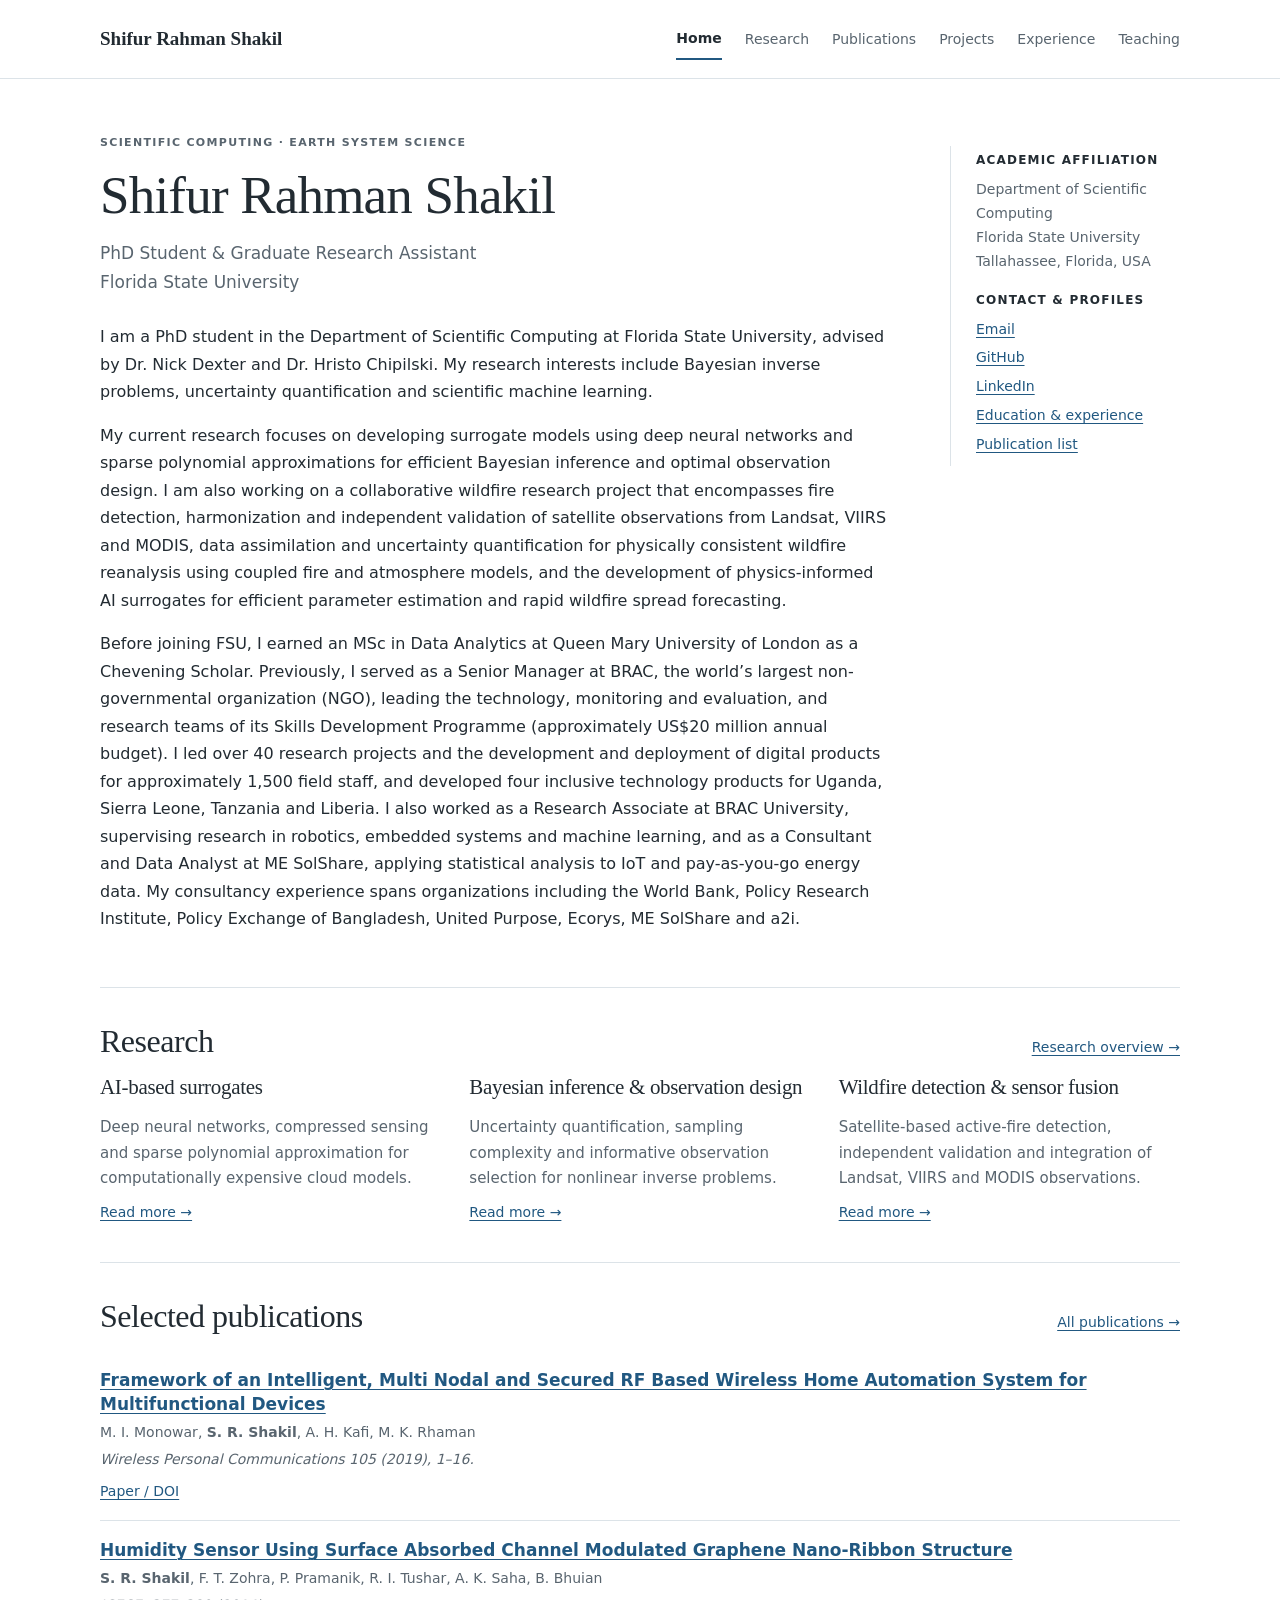
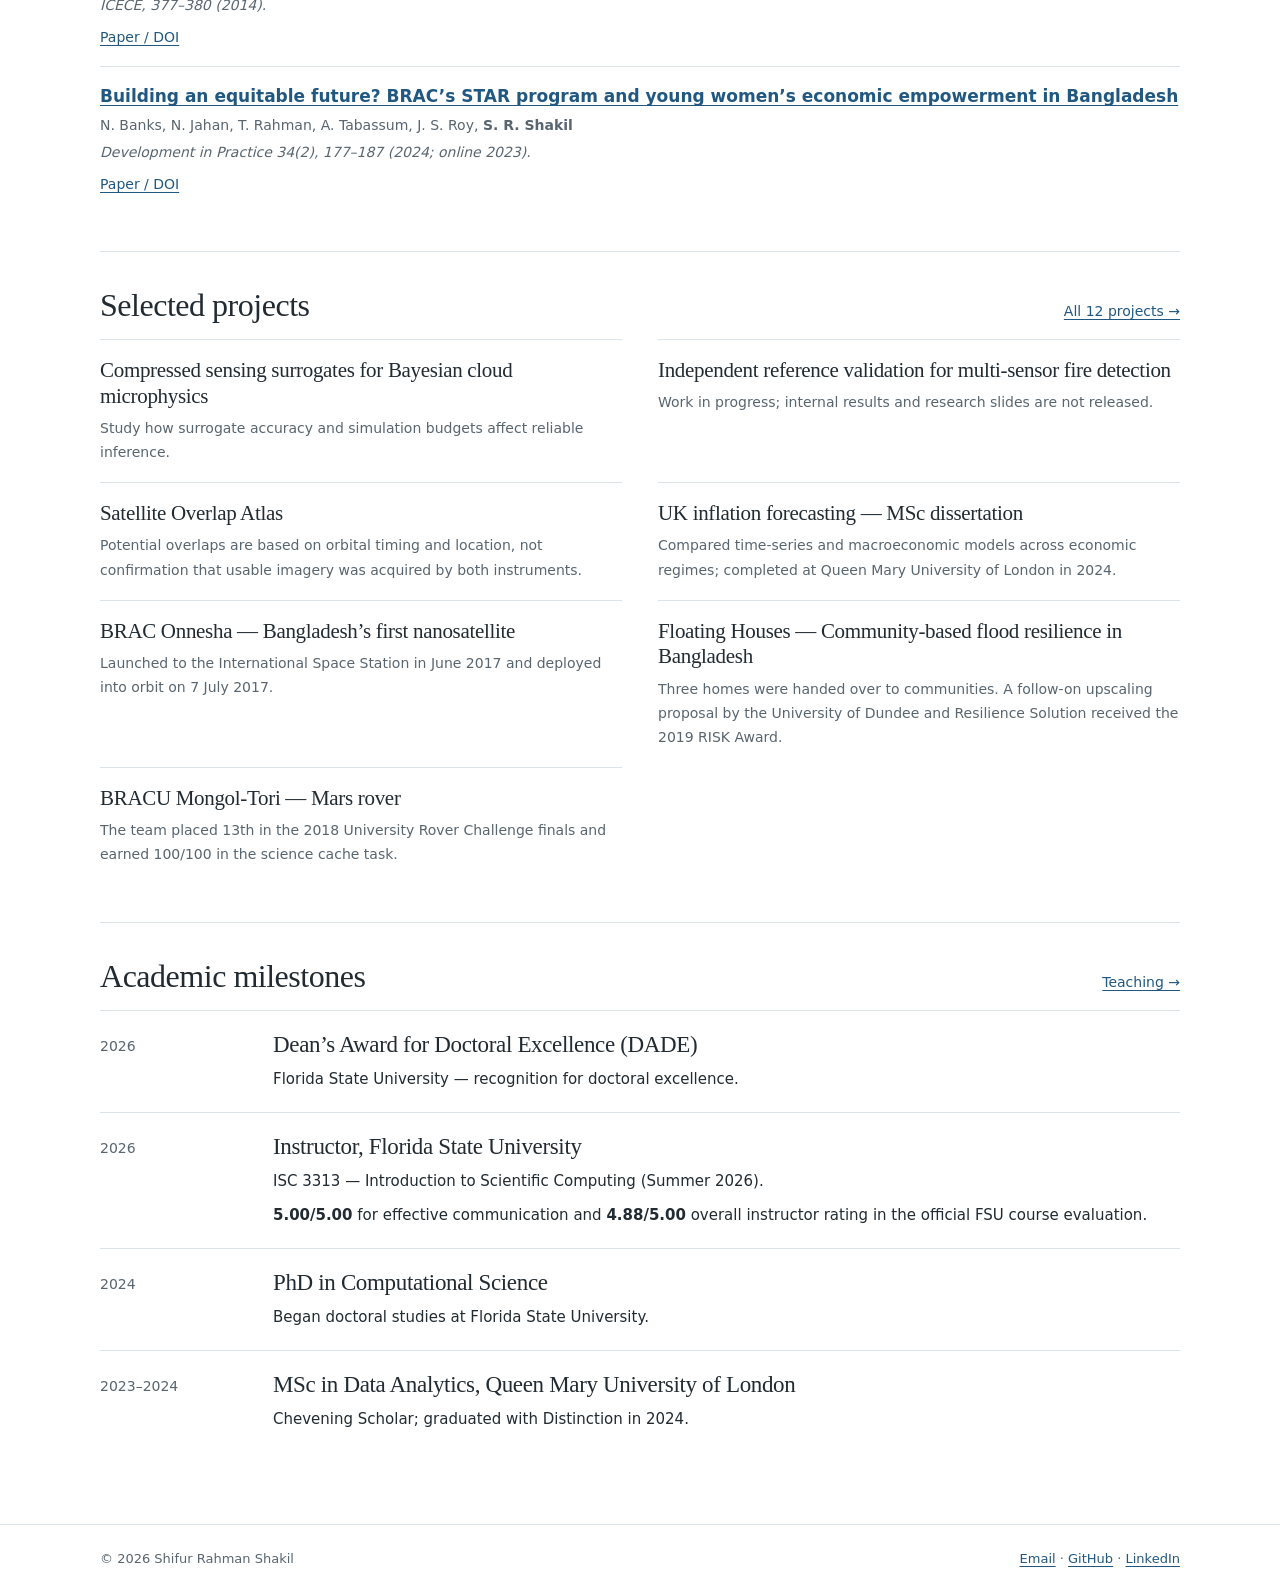
==== index.html @ b6e0f8c9 "Represent observation harmonization, wildfire reanalysis and AI surrogate research in biography" ====
<!doctype html><html lang="en"><head><meta charset="utf-8"><meta name="viewport" content="width=device-width, initial-scale=1"><title>Academic website | Shifur Rahman Shakil</title><meta name="description" content="PhD student in computational science at Florida State University. AI surrogates, Bayesian inference, wildfire detection and multi-sensor fusion."><meta name="author" content="Shifur Rahman Shakil"><meta name="theme-color" content="#ffffff"><link rel="stylesheet" href="style.css"></head><body><a class="skip" href="#main">Skip to content</a><header><div class="wrap"><a class="brand" href="index.html">Shifur Rahman Shakil</a><nav aria-label="Main navigation"><a href="index.html" aria-current="page">Home</a><a href="research.html">Research</a><a href="publications.html">Publications</a><a href="projects.html">Projects</a><a href="experience.html">Experience</a><a href="teaching.html">Teaching</a></nav></div></header><main id="main" class="wrap"><section class="hero"><div><p class="eyebrow">Scientific computing · Earth system science</p><h1>Shifur Rahman Shakil</h1><p class="affiliation">PhD Student &amp; Graduate Research Assistant<br>Florida State University</p><p>I am a PhD student in the Department of Scientific Computing at Florida State University, advised by Dr. Nick Dexter and Dr. Hristo Chipilski. My research interests include Bayesian inverse problems, uncertainty quantification and scientific machine learning.</p><p>My current research focuses on developing surrogate models using deep neural networks and sparse polynomial approximations for efficient Bayesian inference and optimal observation design. I am also working on a collaborative wildfire research project that encompasses fire detection, harmonization and independent validation of satellite observations from Landsat, VIIRS and MODIS, data assimilation and uncertainty quantification for physically consistent wildfire reanalysis using coupled fire and atmosphere models, and the development of physics-informed AI surrogates for efficient parameter estimation and rapid wildfire spread forecasting.</p><p>Before joining FSU, I earned an MSc in Data Analytics at Queen Mary University of London as a Chevening Scholar. Previously, I served as a Senior Manager at BRAC, the world’s largest non-governmental organization (NGO), leading the technology, monitoring and evaluation, and research teams of its Skills Development Programme (approximately US$20 million annual budget). I led over 40 research projects and the development and deployment of digital products for approximately 1,500 field staff, and developed four inclusive technology products for Uganda, Sierra Leone, Tanzania and Liberia. I also worked as a Research Associate at BRAC University, supervising research in robotics, embedded systems and machine learning, and as a Consultant and Data Analyst at ME SolShare, applying statistical analysis to IoT and pay-as-you-go energy data. My consultancy experience spans organizations including the World Bank, Policy Research Institute, Policy Exchange of Bangladesh, United Purpose, Ecorys, ME SolShare and a2i.</p></div><aside class="profile" aria-label="Academic profile"><h2>Academic affiliation</h2><p>Department of Scientific Computing<br>Florida State University<br>Tallahassee, Florida, USA</p><h2>Contact &amp; profiles</h2><a href="mailto:shifur.shakil@gmail.com">Email</a><a href="https://github.com/shifur">GitHub</a><a href="https://www.linkedin.com/in/shifur-rahman-shakil-75996734/">LinkedIn</a><a href="experience.html">Education &amp; experience</a><a href="publications.html">Publication list</a></aside></section><section class="section"><div class="section-head"><h2>Research</h2><a href="research.html">Research overview →</a></div><div class="research-grid"><article><h3>AI-based surrogates</h3><p>Deep neural networks, compressed sensing and sparse polynomial approximation for computationally expensive cloud models.</p><div class="links"><a href="research.html#surrogates">Read more →</a></div></article><article><h3>Bayesian inference &amp; observation design</h3><p>Uncertainty quantification, sampling complexity and informative observation selection for nonlinear inverse problems.</p><div class="links"><a href="research.html#design">Read more →</a></div></article><article><h3>Wildfire detection &amp; sensor fusion</h3><p>Satellite-based active-fire detection, independent validation and integration of Landsat, VIIRS and MODIS observations.</p><div class="links"><a href="research.html#fire">Read more →</a></div></article></div></section><section class="section"><div class="section-head"><h2>Selected publications</h2><a href="publications.html">All publications →</a></div><article class="publication"><h3><a href="https://doi.org/10.1007/s11277-018-6100-z">Framework of an Intelligent, Multi Nodal and Secured RF Based Wireless Home Automation System for Multifunctional Devices</a></h3><p class="authors">M. I. Monowar, <strong>S. R. Shakil</strong>, A. H. Kafi, M. K. Rhaman</p><p class="venue">Wireless Personal Communications 105 (2019), 1–16.</p><div class="links"><a href="https://doi.org/10.1007/s11277-018-6100-z">Paper / DOI</a></div></article><article class="publication"><h3><a href="https://doi.org/10.1109/ICECE.2014.7026951">Humidity Sensor Using Surface Absorbed Channel Modulated Graphene Nano-Ribbon Structure</a></h3><p class="authors"><strong>S. R. Shakil</strong>, F. T. Zohra, P. Pramanik, R. I. Tushar, A. K. Saha, B. Bhuian</p><p class="venue">ICECE, 377–380 (2014).</p><div class="links"><a href="https://doi.org/10.1109/ICECE.2014.7026951">Paper / DOI</a></div></article><article class="publication"><h3><a href="https://doi.org/10.1080/09614524.2023.2229077">Building an equitable future? BRAC’s STAR program and young women’s economic empowerment in Bangladesh</a></h3><p class="authors">N. Banks, N. Jahan, T. Rahman, A. Tabassum, J. S. Roy, <strong>S. R. Shakil</strong></p><p class="venue">Development in Practice 34(2), 177–187 (2024; online 2023).</p><div class="links"><a href="https://doi.org/10.1080/09614524.2023.2229077">Paper / DOI</a></div></article></section><section class="section"><div class="section-head"><h2>Selected projects</h2><a href="projects.html">All 12 projects →</a></div><div class="projects-list"><article class="mini"><h3><a href="projects.html#cloud">Compressed sensing surrogates for Bayesian cloud microphysics</a></h3><p>Study how surrogate accuracy and simulation budgets affect reliable inference.</p></article><article class="mini"><h3><a href="projects.html#fire">Independent reference validation for multi-sensor fire detection</a></h3><p>Work in progress; internal results and research slides are not released.</p></article><article class="mini"><h3><a href="projects.html#atlas">Satellite Overlap Atlas</a></h3><p>Potential overlaps are based on orbital timing and location, not confirmation that usable imagery was acquired by both instruments.</p></article><article class="mini"><h3><a href="projects.html#inflation">UK inflation forecasting — MSc dissertation</a></h3><p>Compared time-series and macroeconomic models across economic regimes; completed at Queen Mary University of London in 2024.</p></article><article class="mini"><h3><a href="projects.html#onnesha">BRAC Onnesha — Bangladesh’s first nanosatellite</a></h3><p>Launched to the International Space Station in June 2017 and deployed into orbit on 7 July 2017.</p></article><article class="mini"><h3><a href="projects.html#floating">Floating Houses — Community-based flood resilience in Bangladesh</a></h3><p>Three homes were handed over to communities. A follow-on upscaling proposal by the University of Dundee and Resilience Solution received the 2019 RISK Award.</p></article><article class="mini"><h3><a href="projects.html#rover">BRACU Mongol-Tori — Mars rover</a></h3><p>The team placed 13th in the 2018 University Rover Challenge finals and earned 100/100 in the science cache task.</p></article></div></section><section class="section"><div class="section-head"><h2>Academic milestones</h2><a href="teaching.html">Teaching →</a></div><div class="timeline"><time>2026</time><div><h3>Dean’s Award for Doctoral Excellence (DADE)</h3><p>Florida State University — recognition for doctoral excellence.</p></div></div><div class="timeline"><time>2026</time><div><h3>Instructor, Florida State University</h3><p>ISC 3313 — Introduction to Scientific Computing (Summer 2026).</p><p><strong>5.00/5.00</strong> for effective communication and <strong>4.88/5.00</strong> overall instructor rating in the official FSU course evaluation.</p></div></div><div class="timeline"><time>2024</time><div><h3>PhD in Computational Science</h3><p>Began doctoral studies at Florida State University.</p></div></div><div class="timeline"><time>2023–2024</time><div><h3>MSc in Data Analytics, Queen Mary University of London</h3><p>Chevening Scholar; graduated with Distinction in 2024.</p></div></div></section></main><footer><div class="wrap"><span>© 2026 Shifur Rahman Shakil</span><span><a href="mailto:shifur.shakil@gmail.com">Email</a> · <a href="https://github.com/shifur">GitHub</a> · <a href="https://www.linkedin.com/in/shifur-rahman-shakil-75996734/">LinkedIn</a></span></div></footer></body></html>
---- style.css ----
:root{--ink:#222b32;--muted:#59656f;--link:#215881;--rule:#dce3e8;--paper:#fff;--soft:#f3f6f8;--serif:Georgia,"Times New Roman",serif;--sans:system-ui,-apple-system,BlinkMacSystemFont,"Segoe UI",sans-serif}
*{box-sizing:border-box}html{scroll-behavior:smooth;scroll-padding-top:1.25rem}body{margin:0;background:var(--paper);color:var(--ink);font:16px/1.72 var(--sans);-webkit-font-smoothing:antialiased}a{color:var(--link);text-underline-offset:3px;text-decoration-thickness:1px}a:hover{color:#123d5c}a:focus-visible,summary:focus-visible{outline:3px solid #5995bd;outline-offset:4px}.skip{position:absolute;top:-100px;left:1rem;background:white;padding:.5rem;z-index:10}.skip:focus{top:1rem}.wrap{width:min(1080px,calc(100% - 64px));margin:auto}header{border-bottom:1px solid var(--rule)}header .wrap{display:flex;align-items:center;justify-content:space-between;gap:1.25rem;min-height:78px;padding:12px 0}.brand{font:600 19px/1.3 var(--serif);color:var(--ink);text-decoration:none;white-space:nowrap}nav{display:flex;flex-wrap:wrap;gap:5px 23px;align-items:center;font-size:14px}nav a{color:var(--muted);text-decoration:none;padding:8px 0}nav a[aria-current=page]{color:var(--ink);font-weight:650;border-bottom:2px solid var(--link)}main{padding:55px 0 72px}h1,h2,h3{font-family:var(--serif);line-height:1.23;font-weight:500;letter-spacing:-.015em;margin:0 0 .65em;color:var(--ink)}h1{font-size:clamp(36px,5vw,53px)}h2{font-size:clamp(25px,3vw,32px)}h3{font-size:23px}p{margin:0 0 1em}ul{padding-left:1.3em}li{padding-bottom:.45em}strong{font-weight:650}.eyebrow{font-size:11px;text-transform:uppercase;font-weight:700;letter-spacing:.12em;color:var(--muted);margin-bottom:.65rem}.lede{font-size:19px;line-height:1.5;color:var(--muted);max-width:760px}.hero{display:grid;grid-template-columns:minmax(0,1fr) 230px;gap:58px;align-items:start}.hero h1{margin-bottom:.2em}.affiliation{color:var(--muted);font-size:17px;margin-bottom:1.6rem}.profile{border-left:1px solid var(--rule);padding:5px 0 5px 25px;margin-top:12px}.profile h2{font:650 12px/1.5 var(--sans);text-transform:uppercase;letter-spacing:.1em}.profile p{font-size:14px;color:var(--muted);margin-bottom:1.1rem}.profile a{display:block;margin:.3rem 0;font-size:14px}.section{padding-top:34px;margin-top:38px;border-top:1px solid var(--rule)}.section-head{display:flex;justify-content:space-between;gap:16px;align-items:baseline;margin-bottom:14px}.section-head h2{margin-bottom:0}.section-head a{font-size:14px;white-space:nowrap}.research-grid{display:grid;grid-template-columns:repeat(3,1fr);gap:28px}.research-grid h3{font-size:21px}.research-grid p{font-size:15px;color:var(--muted);margin-bottom:0}.publication{padding:17px 0;border-bottom:1px solid var(--rule)}.publication:last-child{border:0}.publication h3{font:650 17px/1.42 var(--sans);letter-spacing:0;margin-bottom:4px}.publication p{margin:0 0 3px;font-size:14px}.authors{color:var(--muted)}.venue{font-style:italic;color:var(--muted)}.links{font-size:14px;display:flex;gap:8px 16px;flex-wrap:wrap;margin-top:8px}.projects-list{display:grid;grid-template-columns:1fr 1fr;gap:0 36px}.mini{padding:18px 0;border-top:1px solid var(--rule)}.mini h3{font-size:21px;margin-bottom:.3em}.mini p{color:var(--muted);font-size:14px;margin:0}.mini h3 a{color:var(--ink);text-decoration:none}.mini h3 a:hover{text-decoration:underline}.pageintro{max-width:810px;margin-bottom:35px}.pageintro h1{margin-bottom:.22em}.detail{padding:26px 0;border-top:1px solid var(--rule);max-width:900px}.detail h3{margin-bottom:.5em}.detail p{max-width:820px}.detail .tag{color:var(--muted);font:650 11px/1.5 var(--sans);text-transform:uppercase;letter-spacing:.09em;margin-bottom:.5em}.detail .role{font-size:14px;color:var(--muted);margin-bottom:.8em}.detail figure{max-width:680px;margin:1.3rem 0}.detail img{display:block;max-width:100%;height:auto;border:1px solid var(--rule)}figcaption{font-size:13px;color:var(--muted);margin-top:5px}.callout{background:var(--soft);padding:18px 22px;border-left:3px solid #9bb5c7;margin:1.5rem 0;font-size:14px}.callout p:last-child{margin-bottom:0}.facts{display:grid;grid-template-columns:repeat(4,1fr);border-block:1px solid var(--rule);padding:16px 0;margin:22px 0;gap:12px}.facts div{padding-right:12px;border-right:1px solid var(--rule)}.facts div:last-child{border:0}.facts strong{display:block;font:500 29px/1.25 var(--serif);color:var(--ink)}.facts span{font-size:12px;color:var(--muted)}.timeline{display:grid;grid-template-columns:145px minmax(0,1fr);gap:12px 28px;padding:20px 0;border-top:1px solid var(--rule)}.timeline time{font-size:14px;color:var(--muted);padding-top:3px}.timeline h3{margin-bottom:.3em}.timeline p{font-size:15px;margin-bottom:.55em}.timeline p:last-child{margin-bottom:0}.toc{display:flex;flex-wrap:wrap;gap:10px 20px;font-size:14px;margin:18px 0 35px;padding:13px 0;border-block:1px solid var(--rule)}footer{border-top:1px solid var(--rule);color:var(--muted);font-size:13px;padding:23px 0}footer .wrap{display:flex;justify-content:space-between;gap:20px;flex-wrap:wrap}.muted{color:var(--muted)}.small{font-size:14px}.more{font-size:14px}.year{font-size:14px;font-weight:650;color:var(--muted);margin:22px 0 5px}.research-topic{max-width:850px}.research-topic h2{margin-top:0}.research-topic ul{max-width:780px}.image-note{font-size:13px;color:var(--muted)}
@media(max-width:760px){.wrap{width:calc(100% - 40px)}header .wrap{align-items:flex-start;flex-direction:column;gap:3px;padding:17px 0}nav{gap:0 17px;font-size:13px}.hero{grid-template-columns:1fr;gap:20px}.profile{margin:0;border-left:0;border-top:1px solid var(--rule);padding:18px 0 0}.profile a{display:inline-block;margin:0 15px 5px 0}.profile p{margin-bottom:.7rem}main{padding:32px 0 48px}.research-grid,.projects-list{grid-template-columns:1fr;gap:15px}.research-grid>article{padding-bottom:14px;border-bottom:1px solid var(--rule)}.section{margin-top:25px;padding-top:27px}.timeline{grid-template-columns:1fr;gap:4px}.facts{grid-template-columns:repeat(2,1fr)}.facts div:nth-child(2){border:0}.section-head{align-items:flex-start}.section-head a{white-space:normal;text-align:right}}@media(prefers-reduced-motion:reduce){html{scroll-behavior:auto}}
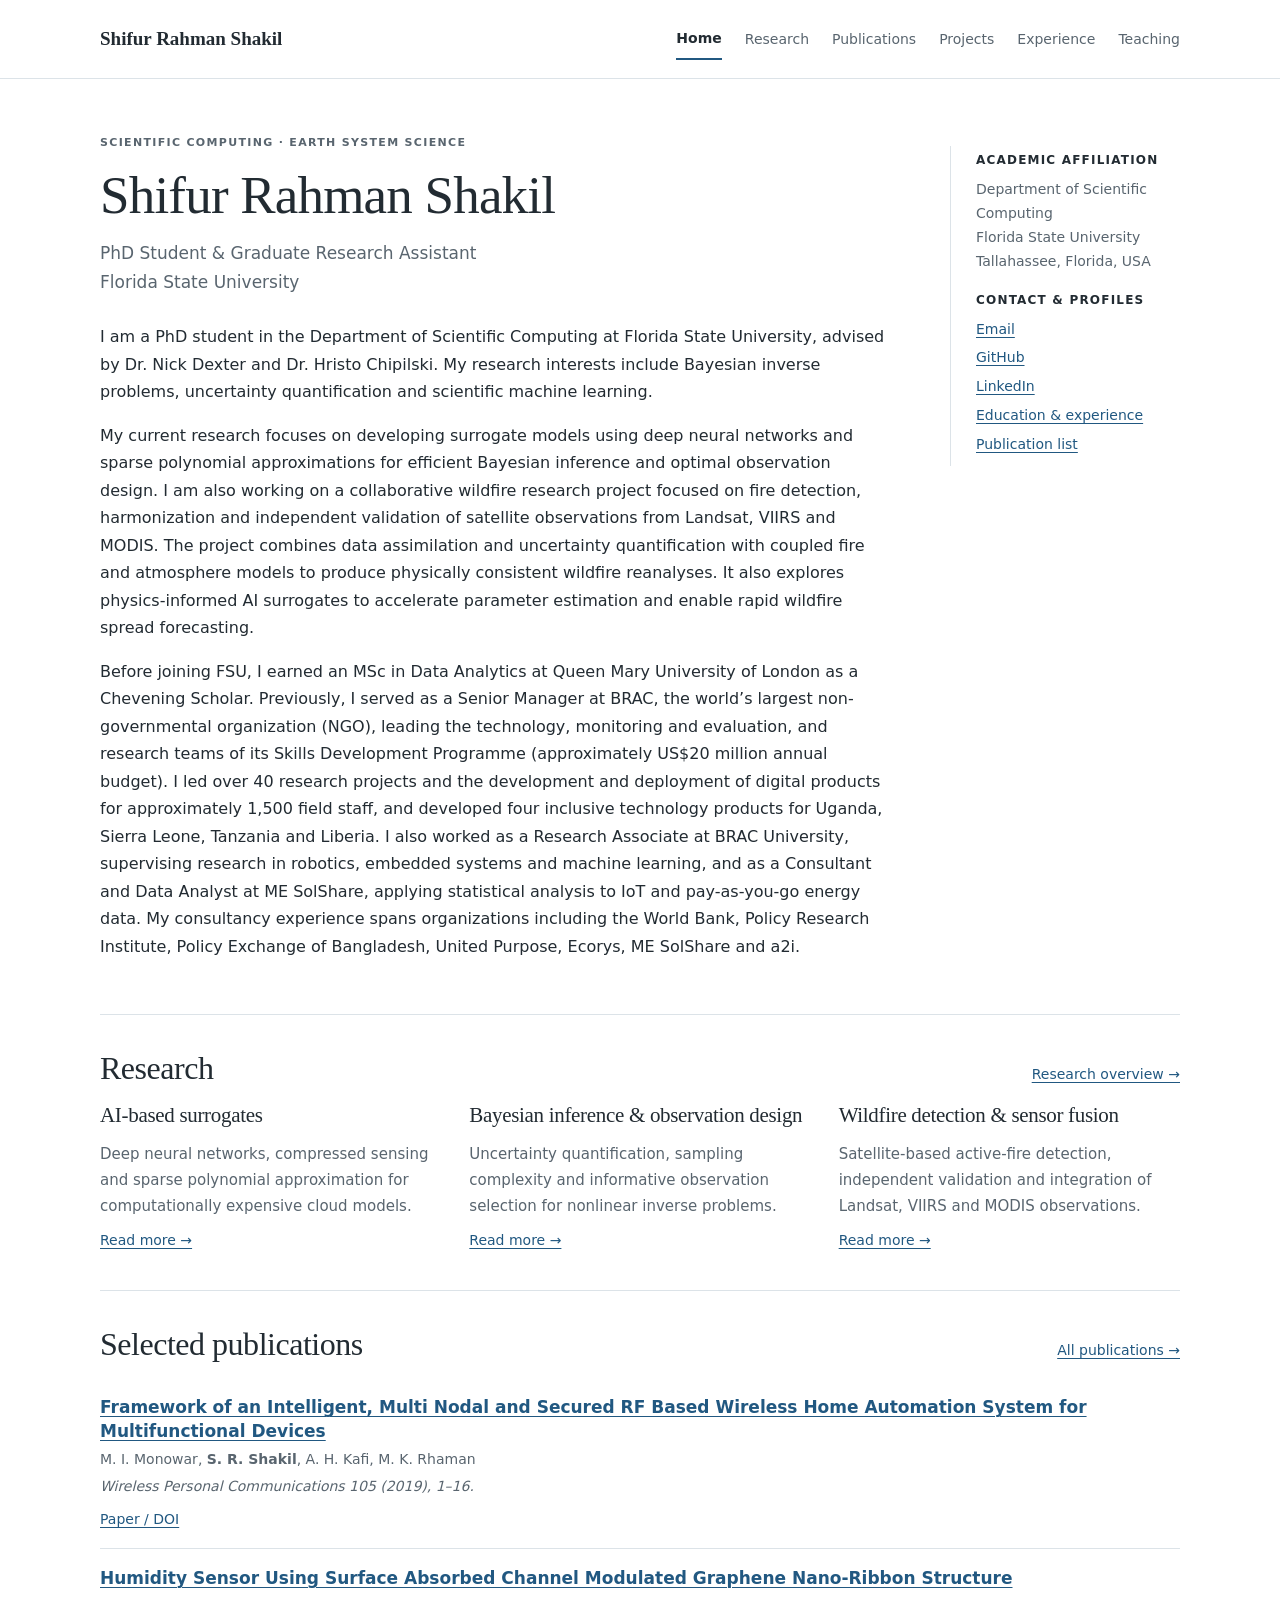
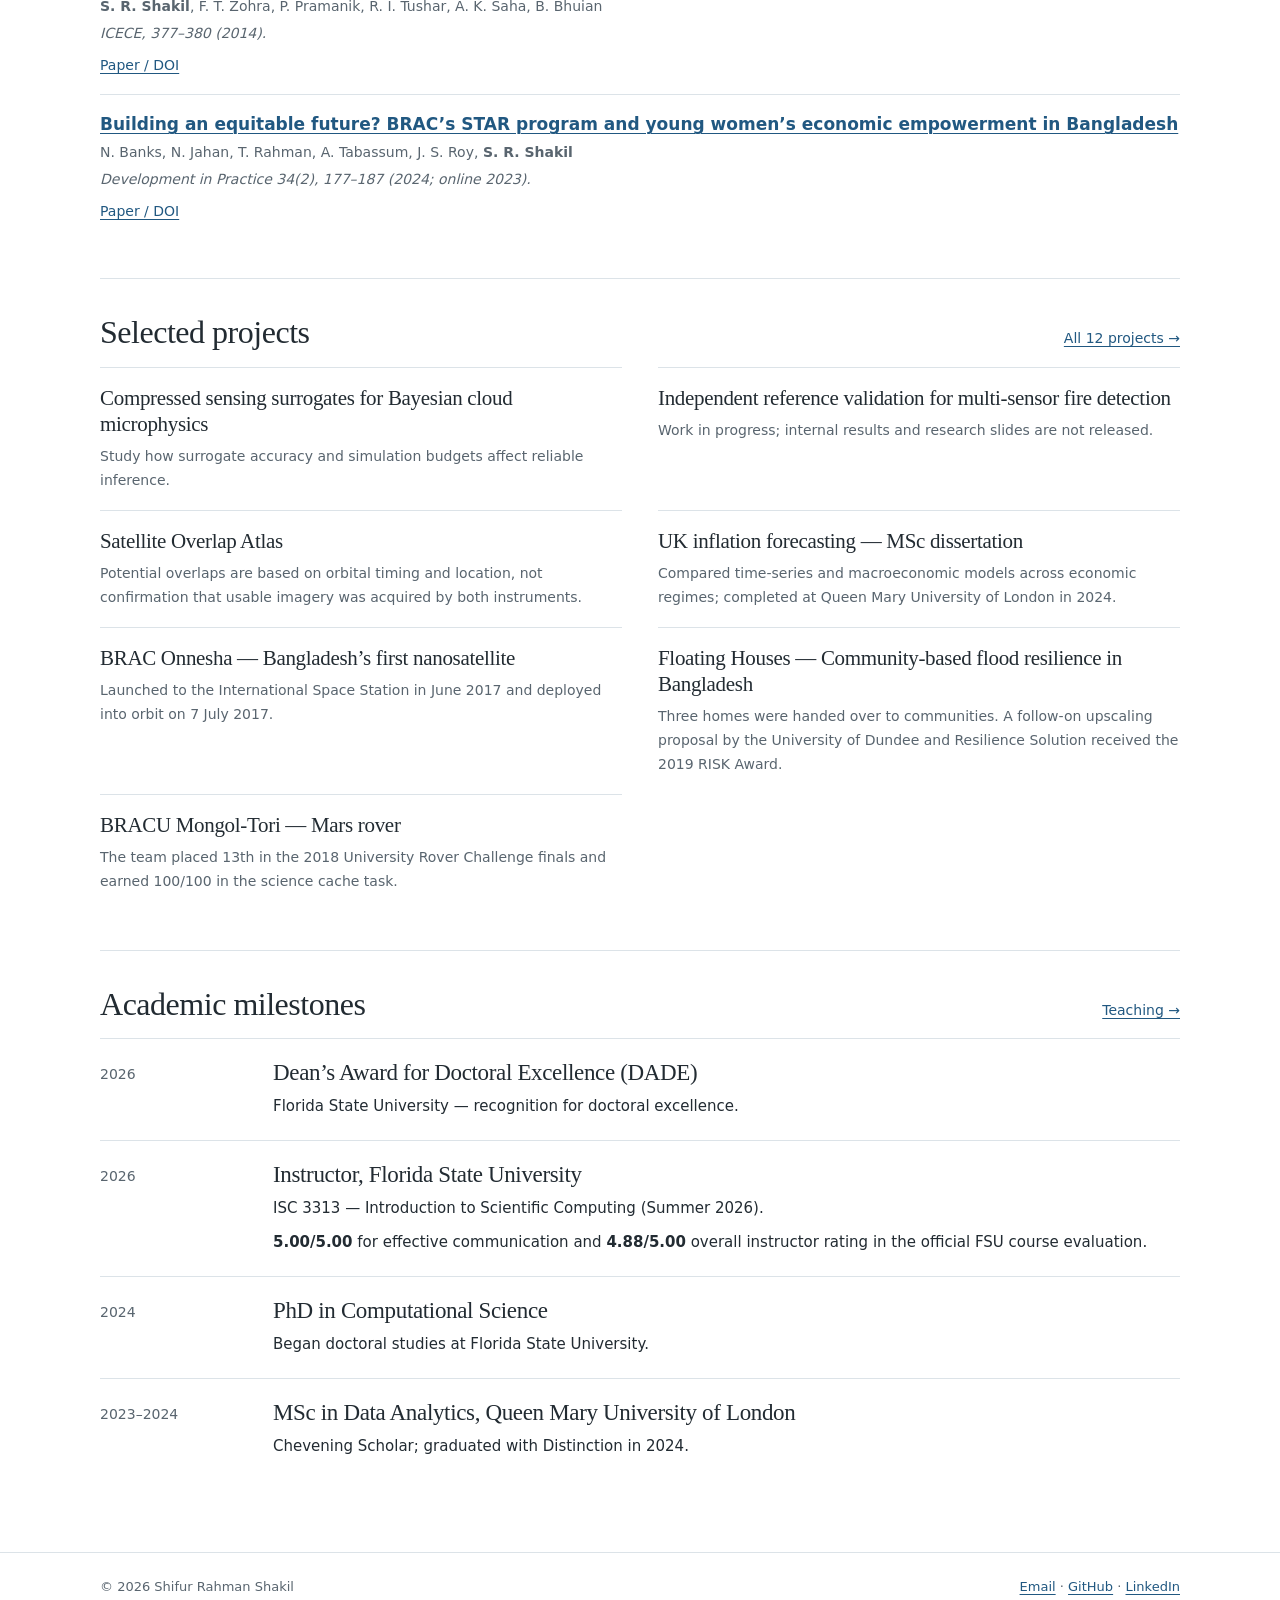
==== commit ad23af0c: "Improve readability of wildfire research description" ====
--- a/index.html
+++ b/index.html
@@ -1 +1 @@
-<!doctype html><html lang="en"><head><meta charset="utf-8"><meta name="viewport" content="width=device-width, initial-scale=1"><title>Academic website | Shifur Rahman Shakil</title><meta name="description" content="PhD student in computational science at Florida State University. AI surrogates, Bayesian inference, wildfire detection and multi-sensor fusion."><meta name="author" content="Shifur Rahman Shakil"><meta name="theme-color" content="#ffffff"><link rel="stylesheet" href="style.css"></head><body><a class="skip" href="#main">Skip to content</a><header><div class="wrap"><a class="brand" href="index.html">Shifur Rahman Shakil</a><nav aria-label="Main navigation"><a href="index.html" aria-current="page">Home</a><a href="research.html">Research</a><a href="publications.html">Publications</a><a href="projects.html">Projects</a><a href="experience.html">Experience</a><a href="teaching.html">Teaching</a></nav></div></header><main id="main" class="wrap"><section class="hero"><div><p class="eyebrow">Scientific computing · Earth system science</p><h1>Shifur Rahman Shakil</h1><p class="affiliation">PhD Student &amp; Graduate Research Assistant<br>Florida State University</p><p>I am a PhD student in the Department of Scientific Computing at Florida State University, advised by Dr. Nick Dexter and Dr. Hristo Chipilski. My research interests include Bayesian inverse problems, uncertainty quantification and scientific machine learning.</p><p>My current research focuses on developing surrogate models using deep neural networks and sparse polynomial approximations for efficient Bayesian inference and optimal observation design. I am also working on a collaborative wildfire research project that encompasses fire detection, harmonization and independent validation of satellite observations from Landsat, VIIRS and MODIS, data assimilation and uncertainty quantification for physically consistent wildfire reanalysis using coupled fire and atmosphere models, and the development of physics-informed AI surrogates for efficient parameter estimation and rapid wildfire spread forecasting.</p><p>Before joining FSU, I earned an MSc in Data Analytics at Queen Mary University of London as a Chevening Scholar. Previously, I served as a Senior Manager at BRAC, the world’s largest non-governmental organization (NGO), leading the technology, monitoring and evaluation, and research teams of its Skills Development Programme (approximately US$20 million annual budget). I led over 40 research projects and the development and deployment of digital products for approximately 1,500 field staff, and developed four inclusive technology products for Uganda, Sierra Leone, Tanzania and Liberia. I also worked as a Research Associate at BRAC University, supervising research in robotics, embedded systems and machine learning, and as a Consultant and Data Analyst at ME SolShare, applying statistical analysis to IoT and pay-as-you-go energy data. My consultancy experience spans organizations including the World Bank, Policy Research Institute, Policy Exchange of Bangladesh, United Purpose, Ecorys, ME SolShare and a2i.</p></div><aside class="profile" aria-label="Academic profile"><h2>Academic affiliation</h2><p>Department of Scientific Computing<br>Florida State University<br>Tallahassee, Florida, USA</p><h2>Contact &amp; profiles</h2><a href="mailto:shifur.shakil@gmail.com">Email</a><a href="https://github.com/shifur">GitHub</a><a href="https://www.linkedin.com/in/shifur-rahman-shakil-75996734/">LinkedIn</a><a href="experience.html">Education &amp; experience</a><a href="publications.html">Publication list</a></aside></section><section class="section"><div class="section-head"><h2>Research</h2><a href="research.html">Research overview →</a></div><div class="research-grid"><article><h3>AI-based surrogates</h3><p>Deep neural networks, compressed sensing and sparse polynomial approximation for computationally expensive cloud models.</p><div class="links"><a href="research.html#surrogates">Read more →</a></div></article><article><h3>Bayesian inference &amp; observation design</h3><p>Uncertainty quantification, sampling complexity and informative observation selection for nonlinear inverse problems.</p><div class="links"><a href="research.html#design">Read more →</a></div></article><article><h3>Wildfire detection &amp; sensor fusion</h3><p>Satellite-based active-fire detection, independent validation and integration of Landsat, VIIRS and MODIS observations.</p><div class="links"><a href="research.html#fire">Read more →</a></div></article></div></section><section class="section"><div class="section-head"><h2>Selected publications</h2><a href="publications.html">All publications →</a></div><article class="publication"><h3><a href="https://doi.org/10.1007/s11277-018-6100-z">Framework of an Intelligent, Multi Nodal and Secured RF Based Wireless Home Automation System for Multifunctional Devices</a></h3><p class="authors">M. I. Monowar, <strong>S. R. Shakil</strong>, A. H. Kafi, M. K. Rhaman</p><p class="venue">Wireless Personal Communications 105 (2019), 1–16.</p><div class="links"><a href="https://doi.org/10.1007/s11277-018-6100-z">Paper / DOI</a></div></article><article class="publication"><h3><a href="https://doi.org/10.1109/ICECE.2014.7026951">Humidity Sensor Using Surface Absorbed Channel Modulated Graphene Nano-Ribbon Structure</a></h3><p class="authors"><strong>S. R. Shakil</strong>, F. T. Zohra, P. Pramanik, R. I. Tushar, A. K. Saha, B. Bhuian</p><p class="venue">ICECE, 377–380 (2014).</p><div class="links"><a href="https://doi.org/10.1109/ICECE.2014.7026951">Paper / DOI</a></div></article><article class="publication"><h3><a href="https://doi.org/10.1080/09614524.2023.2229077">Building an equitable future? BRAC’s STAR program and young women’s economic empowerment in Bangladesh</a></h3><p class="authors">N. Banks, N. Jahan, T. Rahman, A. Tabassum, J. S. Roy, <strong>S. R. Shakil</strong></p><p class="venue">Development in Practice 34(2), 177–187 (2024; online 2023).</p><div class="links"><a href="https://doi.org/10.1080/09614524.2023.2229077">Paper / DOI</a></div></article></section><section class="section"><div class="section-head"><h2>Selected projects</h2><a href="projects.html">All 12 projects →</a></div><div class="projects-list"><article class="mini"><h3><a href="projects.html#cloud">Compressed sensing surrogates for Bayesian cloud microphysics</a></h3><p>Study how surrogate accuracy and simulation budgets affect reliable inference.</p></article><article class="mini"><h3><a href="projects.html#fire">Independent reference validation for multi-sensor fire detection</a></h3><p>Work in progress; internal results and research slides are not released.</p></article><article class="mini"><h3><a href="projects.html#atlas">Satellite Overlap Atlas</a></h3><p>Potential overlaps are based on orbital timing and location, not confirmation that usable imagery was acquired by both instruments.</p></article><article class="mini"><h3><a href="projects.html#inflation">UK inflation forecasting — MSc dissertation</a></h3><p>Compared time-series and macroeconomic models across economic regimes; completed at Queen Mary University of London in 2024.</p></article><article class="mini"><h3><a href="projects.html#onnesha">BRAC Onnesha — Bangladesh’s first nanosatellite</a></h3><p>Launched to the International Space Station in June 2017 and deployed into orbit on 7 July 2017.</p></article><article class="mini"><h3><a href="projects.html#floating">Floating Houses — Community-based flood resilience in Bangladesh</a></h3><p>Three homes were handed over to communities. A follow-on upscaling proposal by the University of Dundee and Resilience Solution received the 2019 RISK Award.</p></article><article class="mini"><h3><a href="projects.html#rover">BRACU Mongol-Tori — Mars rover</a></h3><p>The team placed 13th in the 2018 University Rover Challenge finals and earned 100/100 in the science cache task.</p></article></div></section><section class="section"><div class="section-head"><h2>Academic milestones</h2><a href="teaching.html">Teaching →</a></div><div class="timeline"><time>2026</time><div><h3>Dean’s Award for Doctoral Excellence (DADE)</h3><p>Florida State University — recognition for doctoral excellence.</p></div></div><div class="timeline"><time>2026</time><div><h3>Instructor, Florida State University</h3><p>ISC 3313 — Introduction to Scientific Computing (Summer 2026).</p><p><strong>5.00/5.00</strong> for effective communication and <strong>4.88/5.00</strong> overall instructor rating in the official FSU course evaluation.</p></div></div><div class="timeline"><time>2024</time><div><h3>PhD in Computational Science</h3><p>Began doctoral studies at Florida State University.</p></div></div><div class="timeline"><time>2023–2024</time><div><h3>MSc in Data Analytics, Queen Mary University of London</h3><p>Chevening Scholar; graduated with Distinction in 2024.</p></div></div></section></main><footer><div class="wrap"><span>© 2026 Shifur Rahman Shakil</span><span><a href="mailto:shifur.shakil@gmail.com">Email</a> · <a href="https://github.com/shifur">GitHub</a> · <a href="https://www.linkedin.com/in/shifur-rahman-shakil-75996734/">LinkedIn</a></span></div></footer></body></html>+<!doctype html><html lang="en"><head><meta charset="utf-8"><meta name="viewport" content="width=device-width, initial-scale=1"><title>Academic website | Shifur Rahman Shakil</title><meta name="description" content="PhD student in computational science at Florida State University. AI surrogates, Bayesian inference, wildfire detection and multi-sensor fusion."><meta name="author" content="Shifur Rahman Shakil"><meta name="theme-color" content="#ffffff"><link rel="stylesheet" href="style.css"></head><body><a class="skip" href="#main">Skip to content</a><header><div class="wrap"><a class="brand" href="index.html">Shifur Rahman Shakil</a><nav aria-label="Main navigation"><a href="index.html" aria-current="page">Home</a><a href="research.html">Research</a><a href="publications.html">Publications</a><a href="projects.html">Projects</a><a href="experience.html">Experience</a><a href="teaching.html">Teaching</a></nav></div></header><main id="main" class="wrap"><section class="hero"><div><p class="eyebrow">Scientific computing · Earth system science</p><h1>Shifur Rahman Shakil</h1><p class="affiliation">PhD Student &amp; Graduate Research Assistant<br>Florida State University</p><p>I am a PhD student in the Department of Scientific Computing at Florida State University, advised by Dr. Nick Dexter and Dr. Hristo Chipilski. My research interests include Bayesian inverse problems, uncertainty quantification and scientific machine learning.</p><p>My current research focuses on developing surrogate models using deep neural networks and sparse polynomial approximations for efficient Bayesian inference and optimal observation design. I am also working on a collaborative wildfire research project focused on fire detection, harmonization and independent validation of satellite observations from Landsat, VIIRS and MODIS. The project combines data assimilation and uncertainty quantification with coupled fire and atmosphere models to produce physically consistent wildfire reanalyses. It also explores physics-informed AI surrogates to accelerate parameter estimation and enable rapid wildfire spread forecasting.</p><p>Before joining FSU, I earned an MSc in Data Analytics at Queen Mary University of London as a Chevening Scholar. Previously, I served as a Senior Manager at BRAC, the world’s largest non-governmental organization (NGO), leading the technology, monitoring and evaluation, and research teams of its Skills Development Programme (approximately US$20 million annual budget). I led over 40 research projects and the development and deployment of digital products for approximately 1,500 field staff, and developed four inclusive technology products for Uganda, Sierra Leone, Tanzania and Liberia. I also worked as a Research Associate at BRAC University, supervising research in robotics, embedded systems and machine learning, and as a Consultant and Data Analyst at ME SolShare, applying statistical analysis to IoT and pay-as-you-go energy data. My consultancy experience spans organizations including the World Bank, Policy Research Institute, Policy Exchange of Bangladesh, United Purpose, Ecorys, ME SolShare and a2i.</p></div><aside class="profile" aria-label="Academic profile"><h2>Academic affiliation</h2><p>Department of Scientific Computing<br>Florida State University<br>Tallahassee, Florida, USA</p><h2>Contact &amp; profiles</h2><a href="mailto:shifur.shakil@gmail.com">Email</a><a href="https://github.com/shifur">GitHub</a><a href="https://www.linkedin.com/in/shifur-rahman-shakil-75996734/">LinkedIn</a><a href="experience.html">Education &amp; experience</a><a href="publications.html">Publication list</a></aside></section><section class="section"><div class="section-head"><h2>Research</h2><a href="research.html">Research overview →</a></div><div class="research-grid"><article><h3>AI-based surrogates</h3><p>Deep neural networks, compressed sensing and sparse polynomial approximation for computationally expensive cloud models.</p><div class="links"><a href="research.html#surrogates">Read more →</a></div></article><article><h3>Bayesian inference &amp; observation design</h3><p>Uncertainty quantification, sampling complexity and informative observation selection for nonlinear inverse problems.</p><div class="links"><a href="research.html#design">Read more →</a></div></article><article><h3>Wildfire detection &amp; sensor fusion</h3><p>Satellite-based active-fire detection, independent validation and integration of Landsat, VIIRS and MODIS observations.</p><div class="links"><a href="research.html#fire">Read more →</a></div></article></div></section><section class="section"><div class="section-head"><h2>Selected publications</h2><a href="publications.html">All publications →</a></div><article class="publication"><h3><a href="https://doi.org/10.1007/s11277-018-6100-z">Framework of an Intelligent, Multi Nodal and Secured RF Based Wireless Home Automation System for Multifunctional Devices</a></h3><p class="authors">M. I. Monowar, <strong>S. R. Shakil</strong>, A. H. Kafi, M. K. Rhaman</p><p class="venue">Wireless Personal Communications 105 (2019), 1–16.</p><div class="links"><a href="https://doi.org/10.1007/s11277-018-6100-z">Paper / DOI</a></div></article><article class="publication"><h3><a href="https://doi.org/10.1109/ICECE.2014.7026951">Humidity Sensor Using Surface Absorbed Channel Modulated Graphene Nano-Ribbon Structure</a></h3><p class="authors"><strong>S. R. Shakil</strong>, F. T. Zohra, P. Pramanik, R. I. Tushar, A. K. Saha, B. Bhuian</p><p class="venue">ICECE, 377–380 (2014).</p><div class="links"><a href="https://doi.org/10.1109/ICECE.2014.7026951">Paper / DOI</a></div></article><article class="publication"><h3><a href="https://doi.org/10.1080/09614524.2023.2229077">Building an equitable future? BRAC’s STAR program and young women’s economic empowerment in Bangladesh</a></h3><p class="authors">N. Banks, N. Jahan, T. Rahman, A. Tabassum, J. S. Roy, <strong>S. R. Shakil</strong></p><p class="venue">Development in Practice 34(2), 177–187 (2024; online 2023).</p><div class="links"><a href="https://doi.org/10.1080/09614524.2023.2229077">Paper / DOI</a></div></article></section><section class="section"><div class="section-head"><h2>Selected projects</h2><a href="projects.html">All 12 projects →</a></div><div class="projects-list"><article class="mini"><h3><a href="projects.html#cloud">Compressed sensing surrogates for Bayesian cloud microphysics</a></h3><p>Study how surrogate accuracy and simulation budgets affect reliable inference.</p></article><article class="mini"><h3><a href="projects.html#fire">Independent reference validation for multi-sensor fire detection</a></h3><p>Work in progress; internal results and research slides are not released.</p></article><article class="mini"><h3><a href="projects.html#atlas">Satellite Overlap Atlas</a></h3><p>Potential overlaps are based on orbital timing and location, not confirmation that usable imagery was acquired by both instruments.</p></article><article class="mini"><h3><a href="projects.html#inflation">UK inflation forecasting — MSc dissertation</a></h3><p>Compared time-series and macroeconomic models across economic regimes; completed at Queen Mary University of London in 2024.</p></article><article class="mini"><h3><a href="projects.html#onnesha">BRAC Onnesha — Bangladesh’s first nanosatellite</a></h3><p>Launched to the International Space Station in June 2017 and deployed into orbit on 7 July 2017.</p></article><article class="mini"><h3><a href="projects.html#floating">Floating Houses — Community-based flood resilience in Bangladesh</a></h3><p>Three homes were handed over to communities. A follow-on upscaling proposal by the University of Dundee and Resilience Solution received the 2019 RISK Award.</p></article><article class="mini"><h3><a href="projects.html#rover">BRACU Mongol-Tori — Mars rover</a></h3><p>The team placed 13th in the 2018 University Rover Challenge finals and earned 100/100 in the science cache task.</p></article></div></section><section class="section"><div class="section-head"><h2>Academic milestones</h2><a href="teaching.html">Teaching →</a></div><div class="timeline"><time>2026</time><div><h3>Dean’s Award for Doctoral Excellence (DADE)</h3><p>Florida State University — recognition for doctoral excellence.</p></div></div><div class="timeline"><time>2026</time><div><h3>Instructor, Florida State University</h3><p>ISC 3313 — Introduction to Scientific Computing (Summer 2026).</p><p><strong>5.00/5.00</strong> for effective communication and <strong>4.88/5.00</strong> overall instructor rating in the official FSU course evaluation.</p></div></div><div class="timeline"><time>2024</time><div><h3>PhD in Computational Science</h3><p>Began doctoral studies at Florida State University.</p></div></div><div class="timeline"><time>2023–2024</time><div><h3>MSc in Data Analytics, Queen Mary University of London</h3><p>Chevening Scholar; graduated with Distinction in 2024.</p></div></div></section></main><footer><div class="wrap"><span>© 2026 Shifur Rahman Shakil</span><span><a href="mailto:shifur.shakil@gmail.com">Email</a> · <a href="https://github.com/shifur">GitHub</a> · <a href="https://www.linkedin.com/in/shifur-rahman-shakil-75996734/">LinkedIn</a></span></div></footer></body></html>
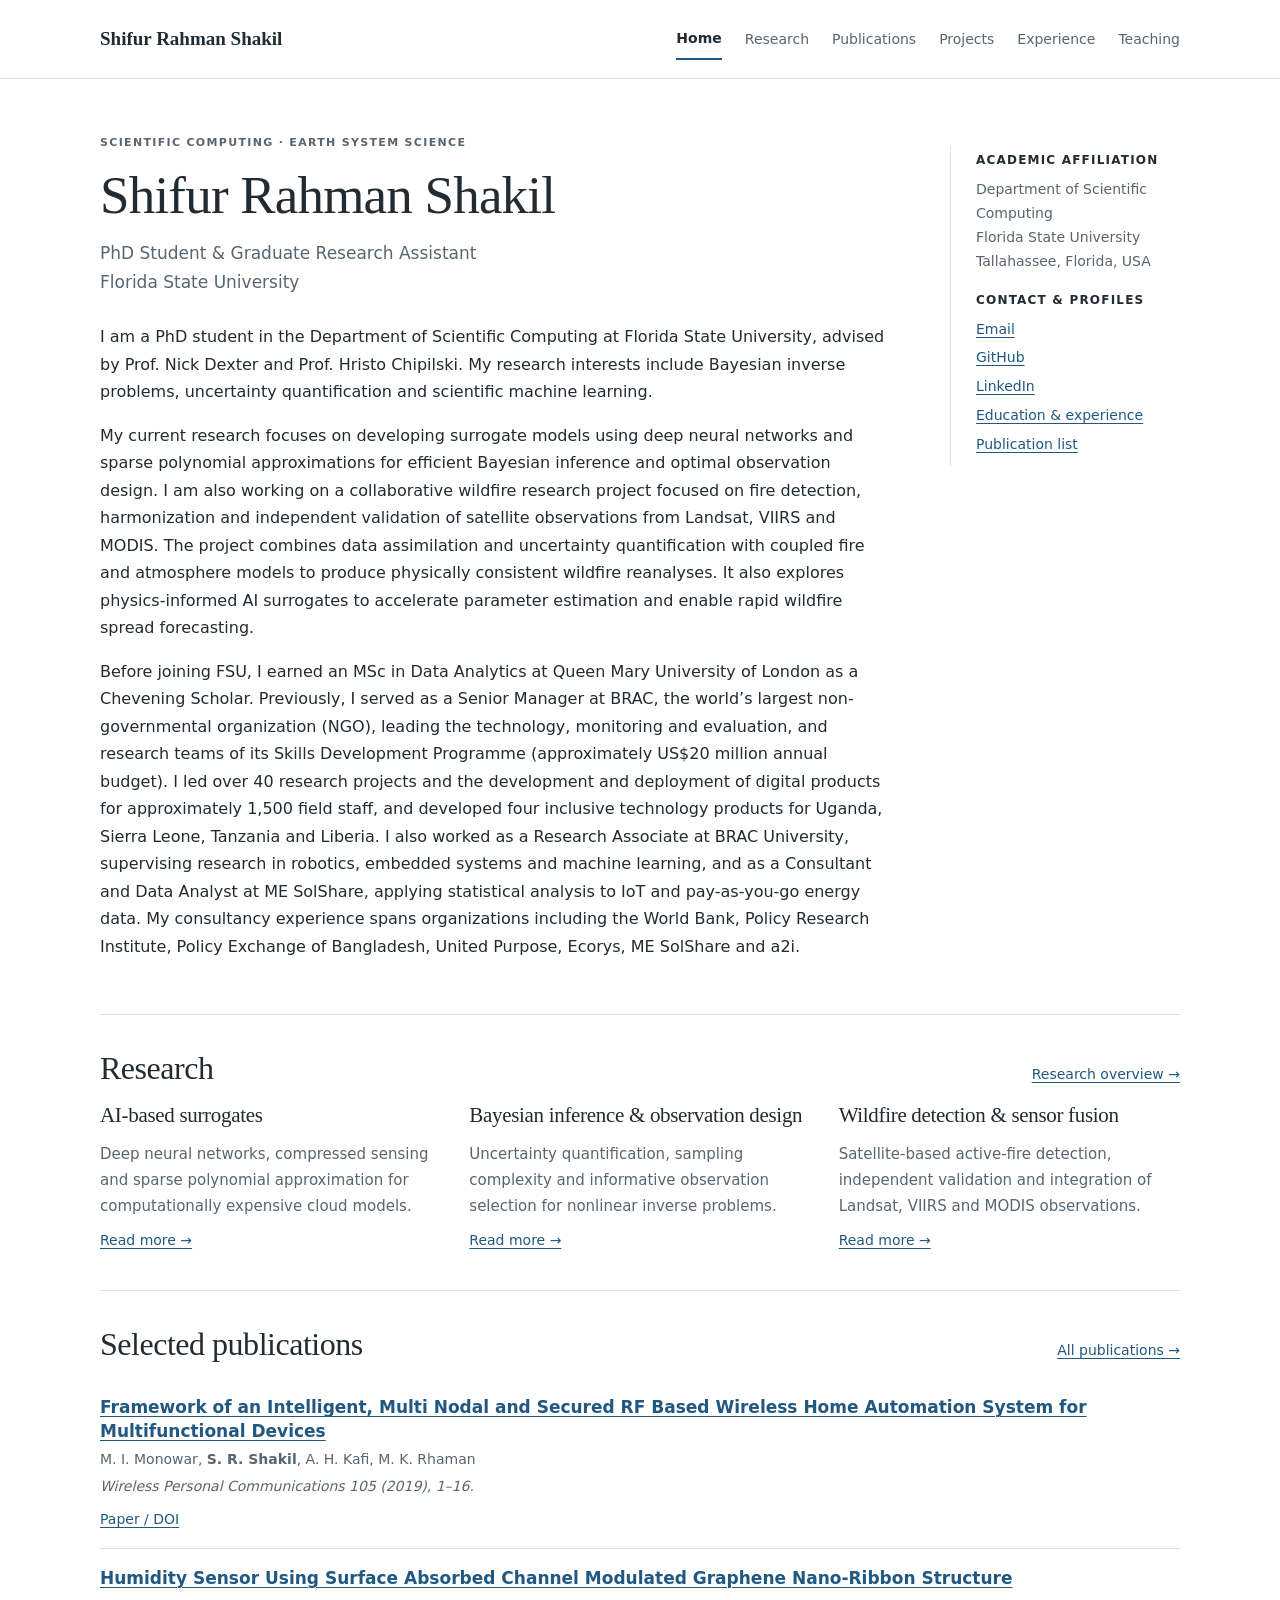
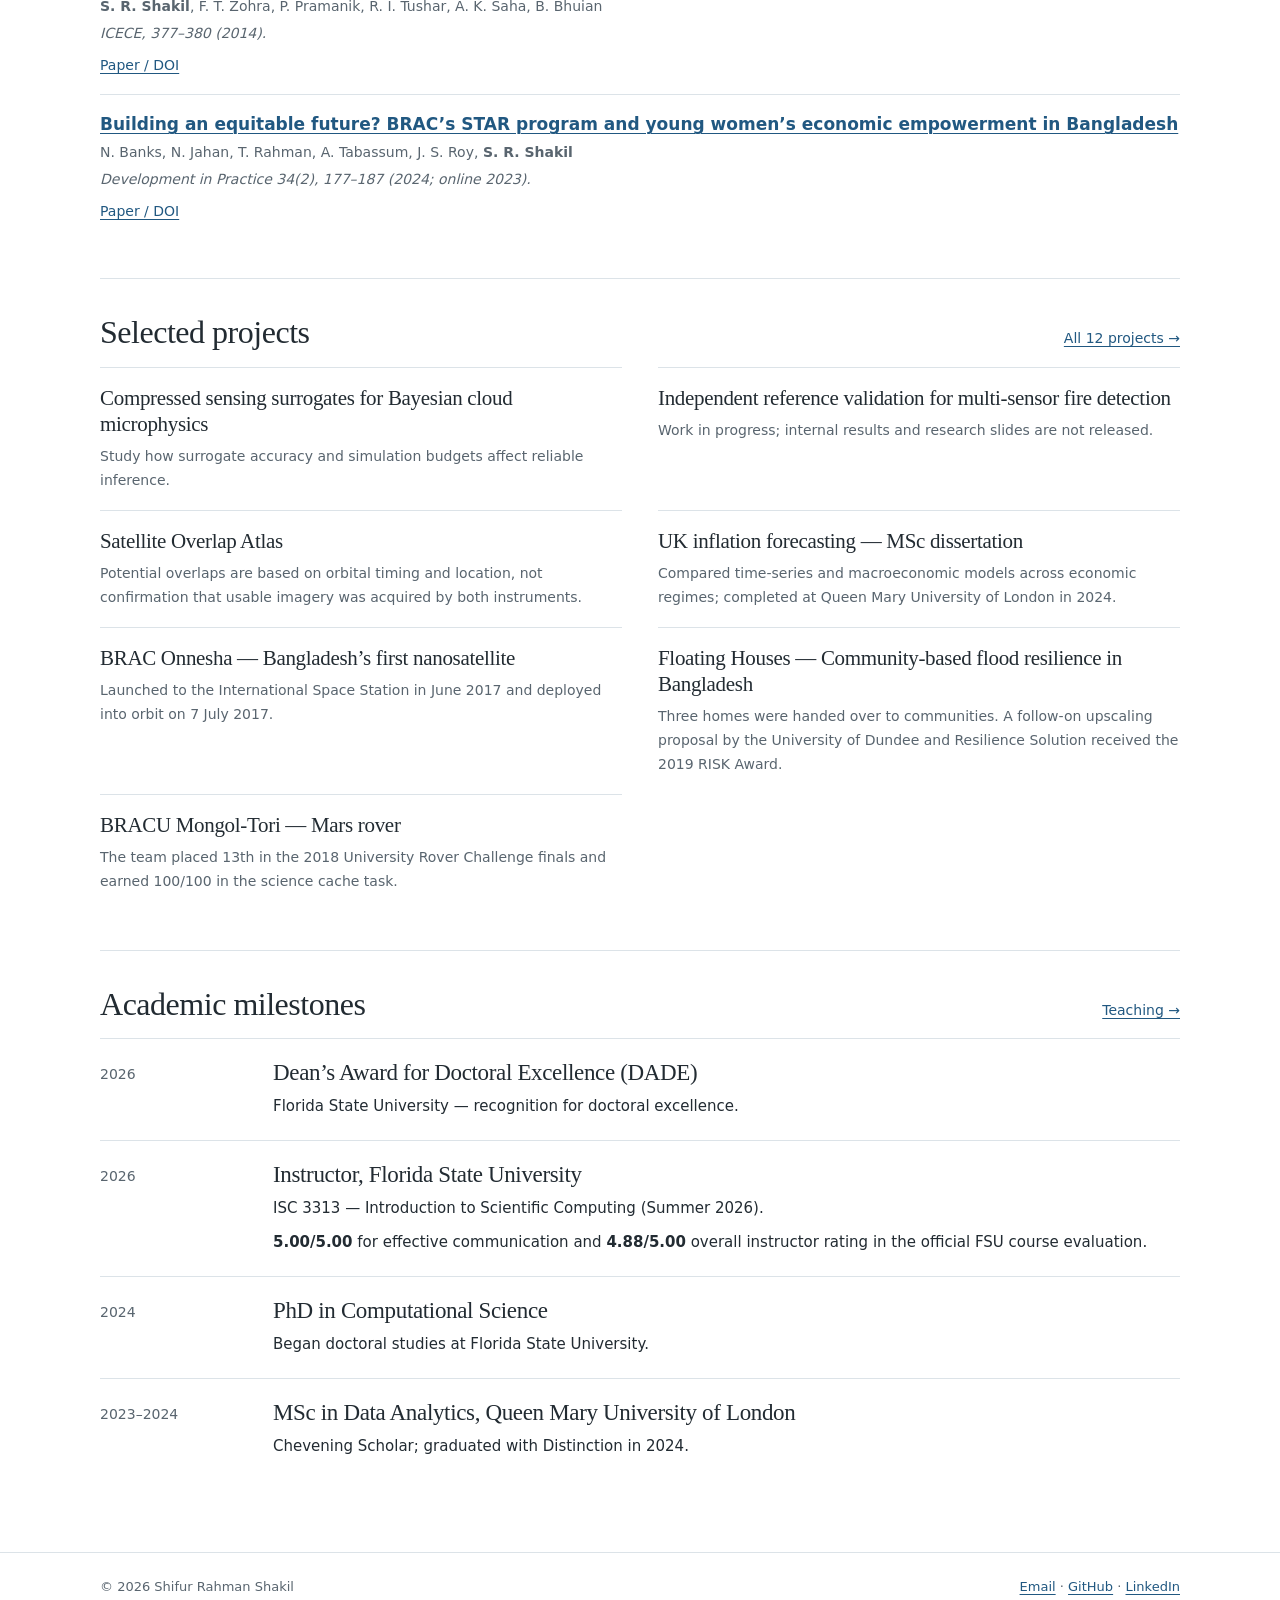
==== commit 8677d86e: "Use professor titles for doctoral advisors" ====
--- a/index.html
+++ b/index.html
@@ -1 +1 @@
-<!doctype html><html lang="en"><head><meta charset="utf-8"><meta name="viewport" content="width=device-width, initial-scale=1"><title>Academic website | Shifur Rahman Shakil</title><meta name="description" content="PhD student in computational science at Florida State University. AI surrogates, Bayesian inference, wildfire detection and multi-sensor fusion."><meta name="author" content="Shifur Rahman Shakil"><meta name="theme-color" content="#ffffff"><link rel="stylesheet" href="style.css"></head><body><a class="skip" href="#main">Skip to content</a><header><div class="wrap"><a class="brand" href="index.html">Shifur Rahman Shakil</a><nav aria-label="Main navigation"><a href="index.html" aria-current="page">Home</a><a href="research.html">Research</a><a href="publications.html">Publications</a><a href="projects.html">Projects</a><a href="experience.html">Experience</a><a href="teaching.html">Teaching</a></nav></div></header><main id="main" class="wrap"><section class="hero"><div><p class="eyebrow">Scientific computing · Earth system science</p><h1>Shifur Rahman Shakil</h1><p class="affiliation">PhD Student &amp; Graduate Research Assistant<br>Florida State University</p><p>I am a PhD student in the Department of Scientific Computing at Florida State University, advised by Dr. Nick Dexter and Dr. Hristo Chipilski. My research interests include Bayesian inverse problems, uncertainty quantification and scientific machine learning.</p><p>My current research focuses on developing surrogate models using deep neural networks and sparse polynomial approximations for efficient Bayesian inference and optimal observation design. I am also working on a collaborative wildfire research project focused on fire detection, harmonization and independent validation of satellite observations from Landsat, VIIRS and MODIS. The project combines data assimilation and uncertainty quantification with coupled fire and atmosphere models to produce physically consistent wildfire reanalyses. It also explores physics-informed AI surrogates to accelerate parameter estimation and enable rapid wildfire spread forecasting.</p><p>Before joining FSU, I earned an MSc in Data Analytics at Queen Mary University of London as a Chevening Scholar. Previously, I served as a Senior Manager at BRAC, the world’s largest non-governmental organization (NGO), leading the technology, monitoring and evaluation, and research teams of its Skills Development Programme (approximately US$20 million annual budget). I led over 40 research projects and the development and deployment of digital products for approximately 1,500 field staff, and developed four inclusive technology products for Uganda, Sierra Leone, Tanzania and Liberia. I also worked as a Research Associate at BRAC University, supervising research in robotics, embedded systems and machine learning, and as a Consultant and Data Analyst at ME SolShare, applying statistical analysis to IoT and pay-as-you-go energy data. My consultancy experience spans organizations including the World Bank, Policy Research Institute, Policy Exchange of Bangladesh, United Purpose, Ecorys, ME SolShare and a2i.</p></div><aside class="profile" aria-label="Academic profile"><h2>Academic affiliation</h2><p>Department of Scientific Computing<br>Florida State University<br>Tallahassee, Florida, USA</p><h2>Contact &amp; profiles</h2><a href="mailto:shifur.shakil@gmail.com">Email</a><a href="https://github.com/shifur">GitHub</a><a href="https://www.linkedin.com/in/shifur-rahman-shakil-75996734/">LinkedIn</a><a href="experience.html">Education &amp; experience</a><a href="publications.html">Publication list</a></aside></section><section class="section"><div class="section-head"><h2>Research</h2><a href="research.html">Research overview →</a></div><div class="research-grid"><article><h3>AI-based surrogates</h3><p>Deep neural networks, compressed sensing and sparse polynomial approximation for computationally expensive cloud models.</p><div class="links"><a href="research.html#surrogates">Read more →</a></div></article><article><h3>Bayesian inference &amp; observation design</h3><p>Uncertainty quantification, sampling complexity and informative observation selection for nonlinear inverse problems.</p><div class="links"><a href="research.html#design">Read more →</a></div></article><article><h3>Wildfire detection &amp; sensor fusion</h3><p>Satellite-based active-fire detection, independent validation and integration of Landsat, VIIRS and MODIS observations.</p><div class="links"><a href="research.html#fire">Read more →</a></div></article></div></section><section class="section"><div class="section-head"><h2>Selected publications</h2><a href="publications.html">All publications →</a></div><article class="publication"><h3><a href="https://doi.org/10.1007/s11277-018-6100-z">Framework of an Intelligent, Multi Nodal and Secured RF Based Wireless Home Automation System for Multifunctional Devices</a></h3><p class="authors">M. I. Monowar, <strong>S. R. Shakil</strong>, A. H. Kafi, M. K. Rhaman</p><p class="venue">Wireless Personal Communications 105 (2019), 1–16.</p><div class="links"><a href="https://doi.org/10.1007/s11277-018-6100-z">Paper / DOI</a></div></article><article class="publication"><h3><a href="https://doi.org/10.1109/ICECE.2014.7026951">Humidity Sensor Using Surface Absorbed Channel Modulated Graphene Nano-Ribbon Structure</a></h3><p class="authors"><strong>S. R. Shakil</strong>, F. T. Zohra, P. Pramanik, R. I. Tushar, A. K. Saha, B. Bhuian</p><p class="venue">ICECE, 377–380 (2014).</p><div class="links"><a href="https://doi.org/10.1109/ICECE.2014.7026951">Paper / DOI</a></div></article><article class="publication"><h3><a href="https://doi.org/10.1080/09614524.2023.2229077">Building an equitable future? BRAC’s STAR program and young women’s economic empowerment in Bangladesh</a></h3><p class="authors">N. Banks, N. Jahan, T. Rahman, A. Tabassum, J. S. Roy, <strong>S. R. Shakil</strong></p><p class="venue">Development in Practice 34(2), 177–187 (2024; online 2023).</p><div class="links"><a href="https://doi.org/10.1080/09614524.2023.2229077">Paper / DOI</a></div></article></section><section class="section"><div class="section-head"><h2>Selected projects</h2><a href="projects.html">All 12 projects →</a></div><div class="projects-list"><article class="mini"><h3><a href="projects.html#cloud">Compressed sensing surrogates for Bayesian cloud microphysics</a></h3><p>Study how surrogate accuracy and simulation budgets affect reliable inference.</p></article><article class="mini"><h3><a href="projects.html#fire">Independent reference validation for multi-sensor fire detection</a></h3><p>Work in progress; internal results and research slides are not released.</p></article><article class="mini"><h3><a href="projects.html#atlas">Satellite Overlap Atlas</a></h3><p>Potential overlaps are based on orbital timing and location, not confirmation that usable imagery was acquired by both instruments.</p></article><article class="mini"><h3><a href="projects.html#inflation">UK inflation forecasting — MSc dissertation</a></h3><p>Compared time-series and macroeconomic models across economic regimes; completed at Queen Mary University of London in 2024.</p></article><article class="mini"><h3><a href="projects.html#onnesha">BRAC Onnesha — Bangladesh’s first nanosatellite</a></h3><p>Launched to the International Space Station in June 2017 and deployed into orbit on 7 July 2017.</p></article><article class="mini"><h3><a href="projects.html#floating">Floating Houses — Community-based flood resilience in Bangladesh</a></h3><p>Three homes were handed over to communities. A follow-on upscaling proposal by the University of Dundee and Resilience Solution received the 2019 RISK Award.</p></article><article class="mini"><h3><a href="projects.html#rover">BRACU Mongol-Tori — Mars rover</a></h3><p>The team placed 13th in the 2018 University Rover Challenge finals and earned 100/100 in the science cache task.</p></article></div></section><section class="section"><div class="section-head"><h2>Academic milestones</h2><a href="teaching.html">Teaching →</a></div><div class="timeline"><time>2026</time><div><h3>Dean’s Award for Doctoral Excellence (DADE)</h3><p>Florida State University — recognition for doctoral excellence.</p></div></div><div class="timeline"><time>2026</time><div><h3>Instructor, Florida State University</h3><p>ISC 3313 — Introduction to Scientific Computing (Summer 2026).</p><p><strong>5.00/5.00</strong> for effective communication and <strong>4.88/5.00</strong> overall instructor rating in the official FSU course evaluation.</p></div></div><div class="timeline"><time>2024</time><div><h3>PhD in Computational Science</h3><p>Began doctoral studies at Florida State University.</p></div></div><div class="timeline"><time>2023–2024</time><div><h3>MSc in Data Analytics, Queen Mary University of London</h3><p>Chevening Scholar; graduated with Distinction in 2024.</p></div></div></section></main><footer><div class="wrap"><span>© 2026 Shifur Rahman Shakil</span><span><a href="mailto:shifur.shakil@gmail.com">Email</a> · <a href="https://github.com/shifur">GitHub</a> · <a href="https://www.linkedin.com/in/shifur-rahman-shakil-75996734/">LinkedIn</a></span></div></footer></body></html>+<!doctype html><html lang="en"><head><meta charset="utf-8"><meta name="viewport" content="width=device-width, initial-scale=1"><title>Academic website | Shifur Rahman Shakil</title><meta name="description" content="PhD student in computational science at Florida State University. AI surrogates, Bayesian inference, wildfire detection and multi-sensor fusion."><meta name="author" content="Shifur Rahman Shakil"><meta name="theme-color" content="#ffffff"><link rel="stylesheet" href="style.css"></head><body><a class="skip" href="#main">Skip to content</a><header><div class="wrap"><a class="brand" href="index.html">Shifur Rahman Shakil</a><nav aria-label="Main navigation"><a href="index.html" aria-current="page">Home</a><a href="research.html">Research</a><a href="publications.html">Publications</a><a href="projects.html">Projects</a><a href="experience.html">Experience</a><a href="teaching.html">Teaching</a></nav></div></header><main id="main" class="wrap"><section class="hero"><div><p class="eyebrow">Scientific computing · Earth system science</p><h1>Shifur Rahman Shakil</h1><p class="affiliation">PhD Student &amp; Graduate Research Assistant<br>Florida State University</p><p>I am a PhD student in the Department of Scientific Computing at Florida State University, advised by Prof. Nick Dexter and Prof. Hristo Chipilski. My research interests include Bayesian inverse problems, uncertainty quantification and scientific machine learning.</p><p>My current research focuses on developing surrogate models using deep neural networks and sparse polynomial approximations for efficient Bayesian inference and optimal observation design. I am also working on a collaborative wildfire research project focused on fire detection, harmonization and independent validation of satellite observations from Landsat, VIIRS and MODIS. The project combines data assimilation and uncertainty quantification with coupled fire and atmosphere models to produce physically consistent wildfire reanalyses. It also explores physics-informed AI surrogates to accelerate parameter estimation and enable rapid wildfire spread forecasting.</p><p>Before joining FSU, I earned an MSc in Data Analytics at Queen Mary University of London as a Chevening Scholar. Previously, I served as a Senior Manager at BRAC, the world’s largest non-governmental organization (NGO), leading the technology, monitoring and evaluation, and research teams of its Skills Development Programme (approximately US$20 million annual budget). I led over 40 research projects and the development and deployment of digital products for approximately 1,500 field staff, and developed four inclusive technology products for Uganda, Sierra Leone, Tanzania and Liberia. I also worked as a Research Associate at BRAC University, supervising research in robotics, embedded systems and machine learning, and as a Consultant and Data Analyst at ME SolShare, applying statistical analysis to IoT and pay-as-you-go energy data. My consultancy experience spans organizations including the World Bank, Policy Research Institute, Policy Exchange of Bangladesh, United Purpose, Ecorys, ME SolShare and a2i.</p></div><aside class="profile" aria-label="Academic profile"><h2>Academic affiliation</h2><p>Department of Scientific Computing<br>Florida State University<br>Tallahassee, Florida, USA</p><h2>Contact &amp; profiles</h2><a href="mailto:shifur.shakil@gmail.com">Email</a><a href="https://github.com/shifur">GitHub</a><a href="https://www.linkedin.com/in/shifur-rahman-shakil-75996734/">LinkedIn</a><a href="experience.html">Education &amp; experience</a><a href="publications.html">Publication list</a></aside></section><section class="section"><div class="section-head"><h2>Research</h2><a href="research.html">Research overview →</a></div><div class="research-grid"><article><h3>AI-based surrogates</h3><p>Deep neural networks, compressed sensing and sparse polynomial approximation for computationally expensive cloud models.</p><div class="links"><a href="research.html#surrogates">Read more →</a></div></article><article><h3>Bayesian inference &amp; observation design</h3><p>Uncertainty quantification, sampling complexity and informative observation selection for nonlinear inverse problems.</p><div class="links"><a href="research.html#design">Read more →</a></div></article><article><h3>Wildfire detection &amp; sensor fusion</h3><p>Satellite-based active-fire detection, independent validation and integration of Landsat, VIIRS and MODIS observations.</p><div class="links"><a href="research.html#fire">Read more →</a></div></article></div></section><section class="section"><div class="section-head"><h2>Selected publications</h2><a href="publications.html">All publications →</a></div><article class="publication"><h3><a href="https://doi.org/10.1007/s11277-018-6100-z">Framework of an Intelligent, Multi Nodal and Secured RF Based Wireless Home Automation System for Multifunctional Devices</a></h3><p class="authors">M. I. Monowar, <strong>S. R. Shakil</strong>, A. H. Kafi, M. K. Rhaman</p><p class="venue">Wireless Personal Communications 105 (2019), 1–16.</p><div class="links"><a href="https://doi.org/10.1007/s11277-018-6100-z">Paper / DOI</a></div></article><article class="publication"><h3><a href="https://doi.org/10.1109/ICECE.2014.7026951">Humidity Sensor Using Surface Absorbed Channel Modulated Graphene Nano-Ribbon Structure</a></h3><p class="authors"><strong>S. R. Shakil</strong>, F. T. Zohra, P. Pramanik, R. I. Tushar, A. K. Saha, B. Bhuian</p><p class="venue">ICECE, 377–380 (2014).</p><div class="links"><a href="https://doi.org/10.1109/ICECE.2014.7026951">Paper / DOI</a></div></article><article class="publication"><h3><a href="https://doi.org/10.1080/09614524.2023.2229077">Building an equitable future? BRAC’s STAR program and young women’s economic empowerment in Bangladesh</a></h3><p class="authors">N. Banks, N. Jahan, T. Rahman, A. Tabassum, J. S. Roy, <strong>S. R. Shakil</strong></p><p class="venue">Development in Practice 34(2), 177–187 (2024; online 2023).</p><div class="links"><a href="https://doi.org/10.1080/09614524.2023.2229077">Paper / DOI</a></div></article></section><section class="section"><div class="section-head"><h2>Selected projects</h2><a href="projects.html">All 12 projects →</a></div><div class="projects-list"><article class="mini"><h3><a href="projects.html#cloud">Compressed sensing surrogates for Bayesian cloud microphysics</a></h3><p>Study how surrogate accuracy and simulation budgets affect reliable inference.</p></article><article class="mini"><h3><a href="projects.html#fire">Independent reference validation for multi-sensor fire detection</a></h3><p>Work in progress; internal results and research slides are not released.</p></article><article class="mini"><h3><a href="projects.html#atlas">Satellite Overlap Atlas</a></h3><p>Potential overlaps are based on orbital timing and location, not confirmation that usable imagery was acquired by both instruments.</p></article><article class="mini"><h3><a href="projects.html#inflation">UK inflation forecasting — MSc dissertation</a></h3><p>Compared time-series and macroeconomic models across economic regimes; completed at Queen Mary University of London in 2024.</p></article><article class="mini"><h3><a href="projects.html#onnesha">BRAC Onnesha — Bangladesh’s first nanosatellite</a></h3><p>Launched to the International Space Station in June 2017 and deployed into orbit on 7 July 2017.</p></article><article class="mini"><h3><a href="projects.html#floating">Floating Houses — Community-based flood resilience in Bangladesh</a></h3><p>Three homes were handed over to communities. A follow-on upscaling proposal by the University of Dundee and Resilience Solution received the 2019 RISK Award.</p></article><article class="mini"><h3><a href="projects.html#rover">BRACU Mongol-Tori — Mars rover</a></h3><p>The team placed 13th in the 2018 University Rover Challenge finals and earned 100/100 in the science cache task.</p></article></div></section><section class="section"><div class="section-head"><h2>Academic milestones</h2><a href="teaching.html">Teaching →</a></div><div class="timeline"><time>2026</time><div><h3>Dean’s Award for Doctoral Excellence (DADE)</h3><p>Florida State University — recognition for doctoral excellence.</p></div></div><div class="timeline"><time>2026</time><div><h3>Instructor, Florida State University</h3><p>ISC 3313 — Introduction to Scientific Computing (Summer 2026).</p><p><strong>5.00/5.00</strong> for effective communication and <strong>4.88/5.00</strong> overall instructor rating in the official FSU course evaluation.</p></div></div><div class="timeline"><time>2024</time><div><h3>PhD in Computational Science</h3><p>Began doctoral studies at Florida State University.</p></div></div><div class="timeline"><time>2023–2024</time><div><h3>MSc in Data Analytics, Queen Mary University of London</h3><p>Chevening Scholar; graduated with Distinction in 2024.</p></div></div></section></main><footer><div class="wrap"><span>© 2026 Shifur Rahman Shakil</span><span><a href="mailto:shifur.shakil@gmail.com">Email</a> · <a href="https://github.com/shifur">GitHub</a> · <a href="https://www.linkedin.com/in/shifur-rahman-shakil-75996734/">LinkedIn</a></span></div></footer></body></html>
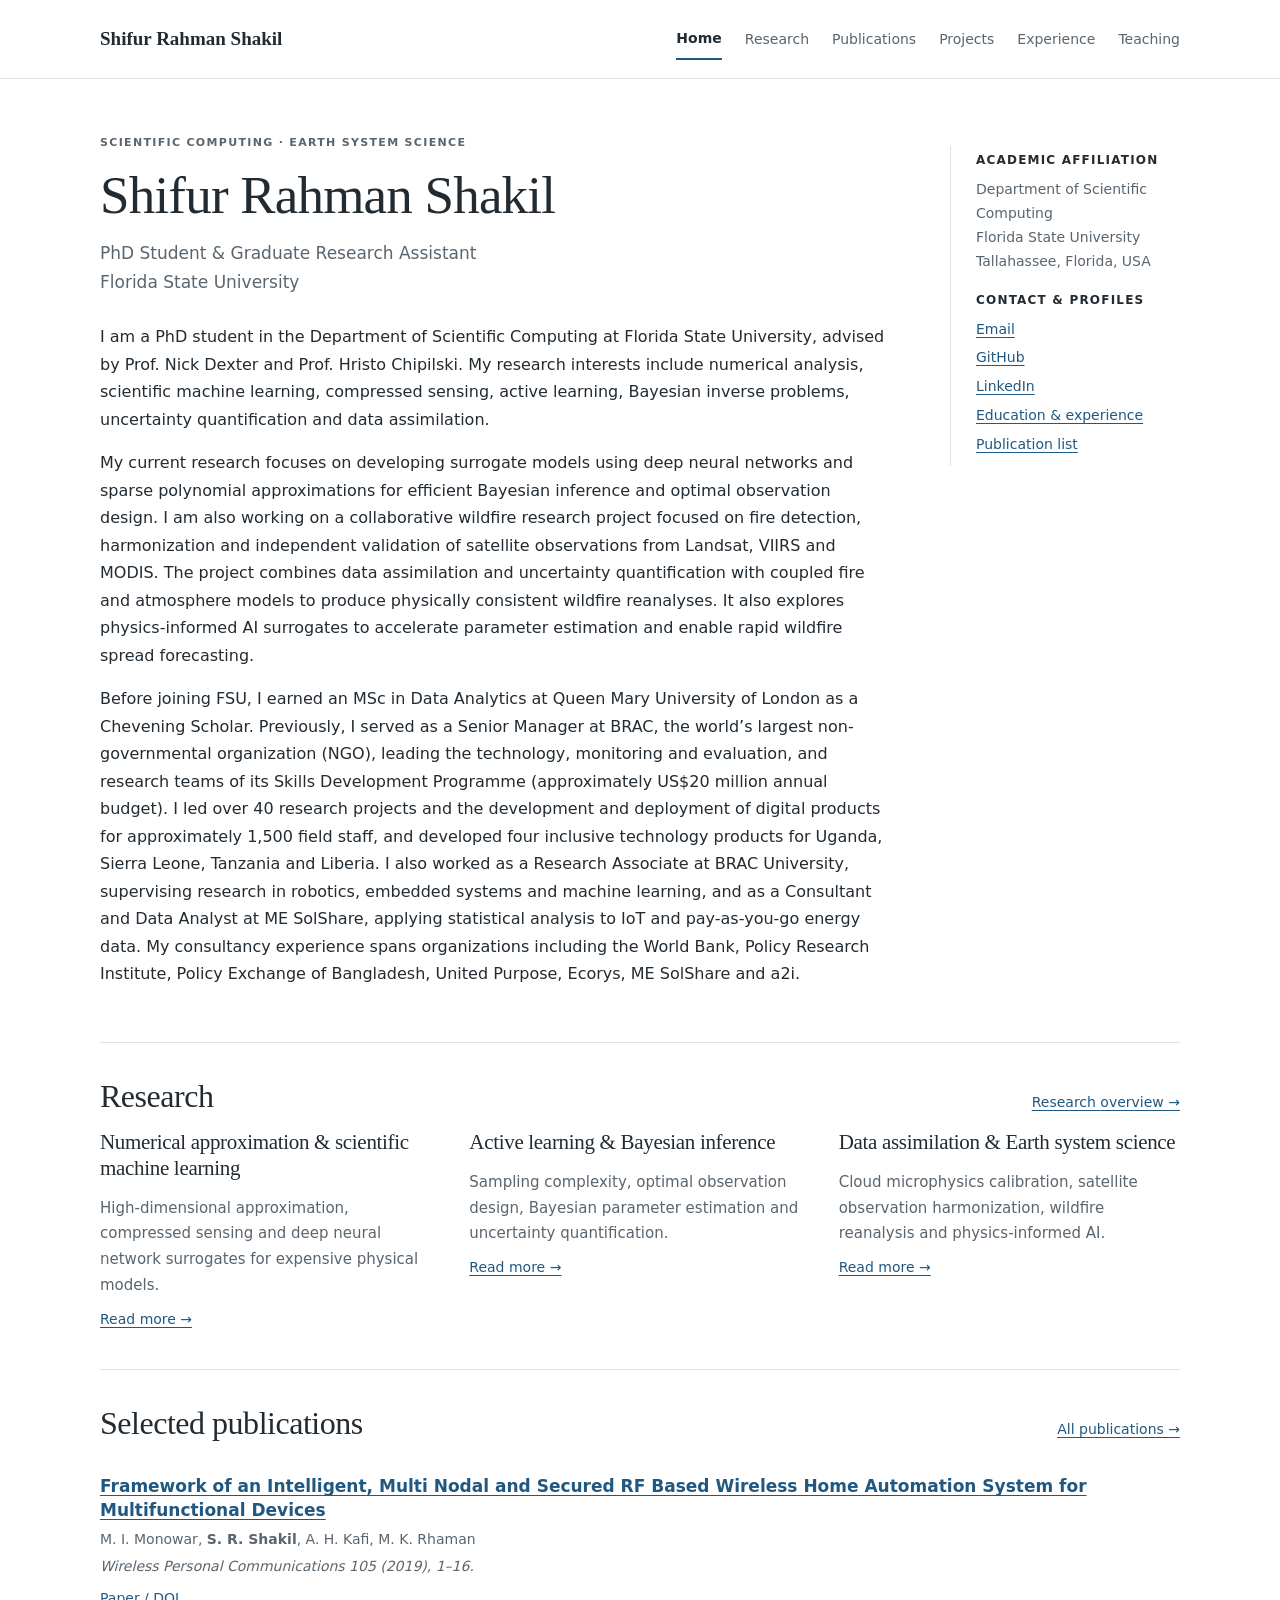
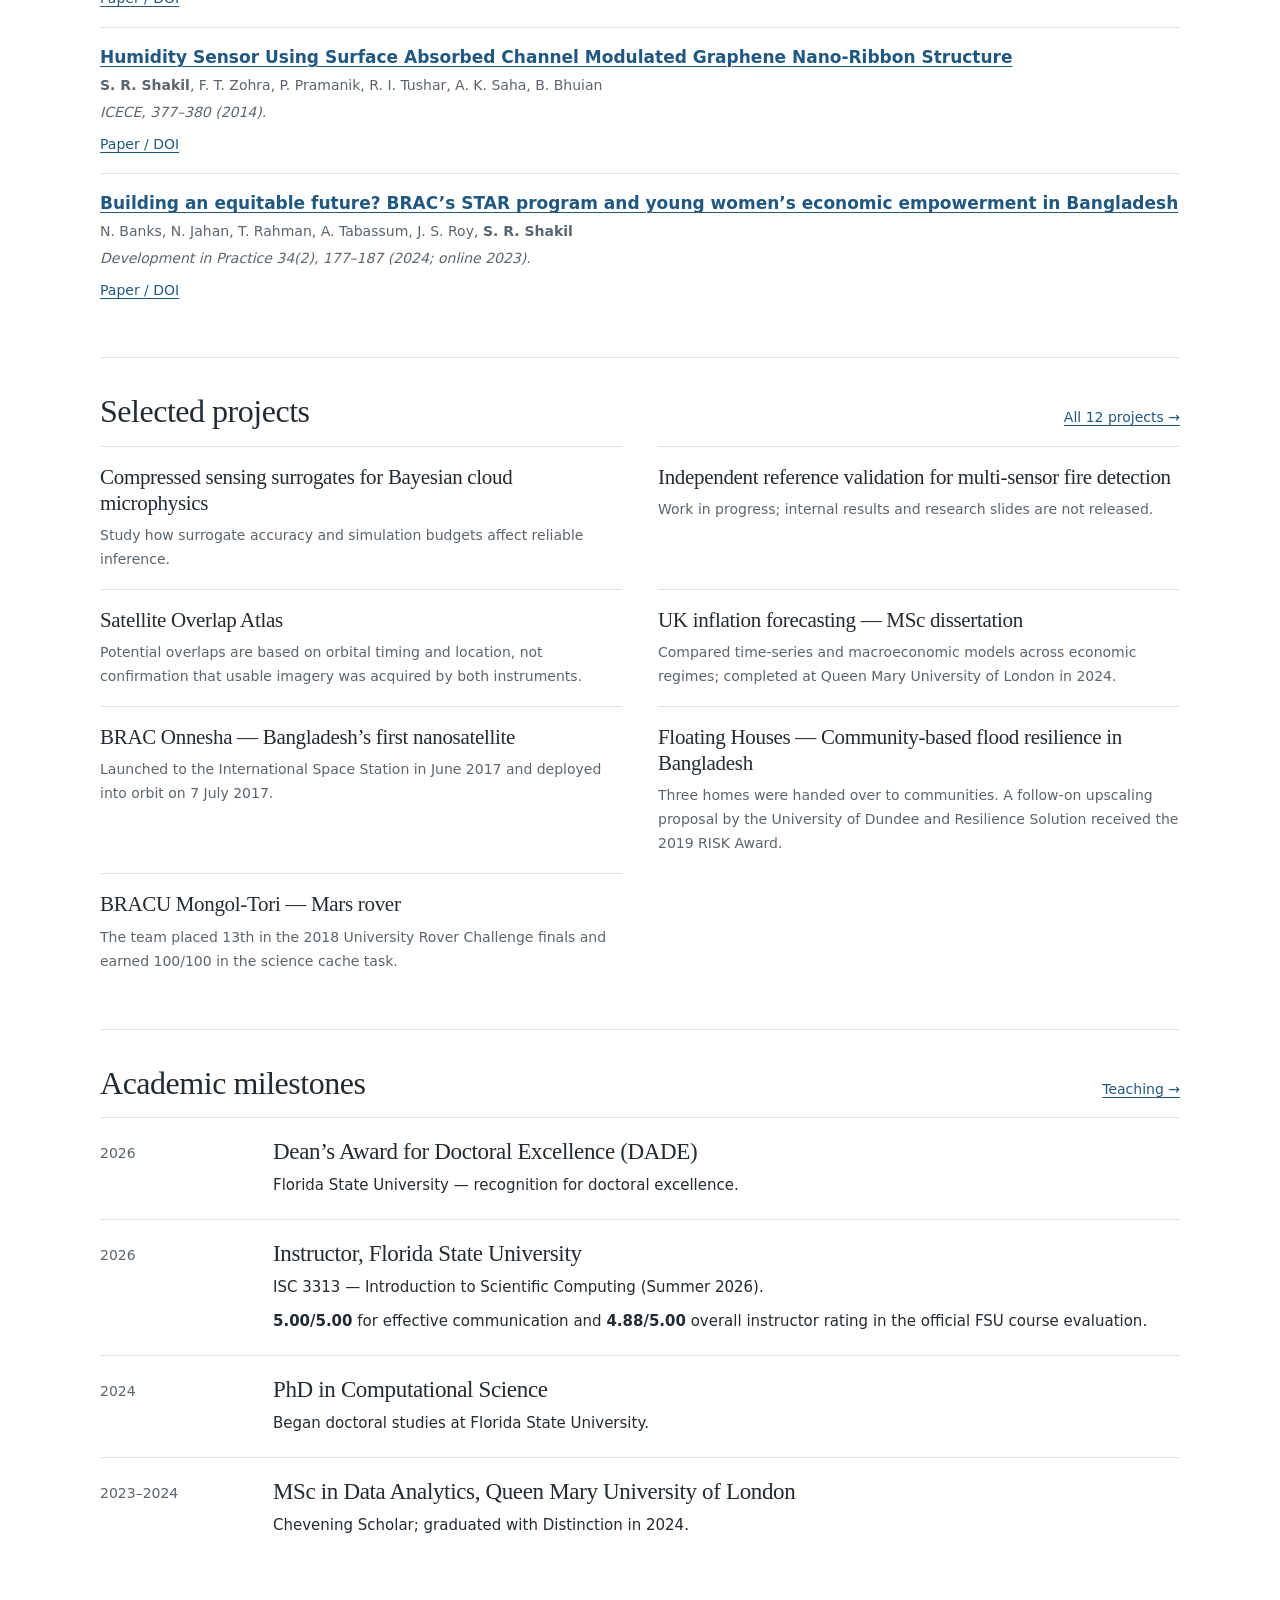
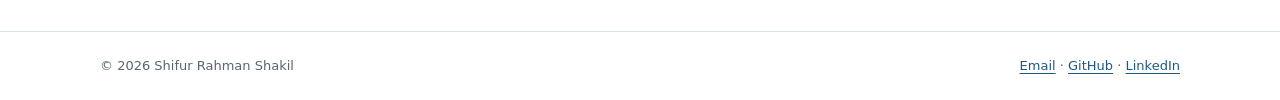
==== commit cb516f14: "Align research portfolio with numerical analysis, active learning and data assimilation" ====
--- a/index.html
+++ b/index.html
@@ -1 +1 @@
-<!doctype html><html lang="en"><head><meta charset="utf-8"><meta name="viewport" content="width=device-width, initial-scale=1"><title>Academic website | Shifur Rahman Shakil</title><meta name="description" content="PhD student in computational science at Florida State University. AI surrogates, Bayesian inference, wildfire detection and multi-sensor fusion."><meta name="author" content="Shifur Rahman Shakil"><meta name="theme-color" content="#ffffff"><link rel="stylesheet" href="style.css"></head><body><a class="skip" href="#main">Skip to content</a><header><div class="wrap"><a class="brand" href="index.html">Shifur Rahman Shakil</a><nav aria-label="Main navigation"><a href="index.html" aria-current="page">Home</a><a href="research.html">Research</a><a href="publications.html">Publications</a><a href="projects.html">Projects</a><a href="experience.html">Experience</a><a href="teaching.html">Teaching</a></nav></div></header><main id="main" class="wrap"><section class="hero"><div><p class="eyebrow">Scientific computing · Earth system science</p><h1>Shifur Rahman Shakil</h1><p class="affiliation">PhD Student &amp; Graduate Research Assistant<br>Florida State University</p><p>I am a PhD student in the Department of Scientific Computing at Florida State University, advised by Prof. Nick Dexter and Prof. Hristo Chipilski. My research interests include Bayesian inverse problems, uncertainty quantification and scientific machine learning.</p><p>My current research focuses on developing surrogate models using deep neural networks and sparse polynomial approximations for efficient Bayesian inference and optimal observation design. I am also working on a collaborative wildfire research project focused on fire detection, harmonization and independent validation of satellite observations from Landsat, VIIRS and MODIS. The project combines data assimilation and uncertainty quantification with coupled fire and atmosphere models to produce physically consistent wildfire reanalyses. It also explores physics-informed AI surrogates to accelerate parameter estimation and enable rapid wildfire spread forecasting.</p><p>Before joining FSU, I earned an MSc in Data Analytics at Queen Mary University of London as a Chevening Scholar. Previously, I served as a Senior Manager at BRAC, the world’s largest non-governmental organization (NGO), leading the technology, monitoring and evaluation, and research teams of its Skills Development Programme (approximately US$20 million annual budget). I led over 40 research projects and the development and deployment of digital products for approximately 1,500 field staff, and developed four inclusive technology products for Uganda, Sierra Leone, Tanzania and Liberia. I also worked as a Research Associate at BRAC University, supervising research in robotics, embedded systems and machine learning, and as a Consultant and Data Analyst at ME SolShare, applying statistical analysis to IoT and pay-as-you-go energy data. My consultancy experience spans organizations including the World Bank, Policy Research Institute, Policy Exchange of Bangladesh, United Purpose, Ecorys, ME SolShare and a2i.</p></div><aside class="profile" aria-label="Academic profile"><h2>Academic affiliation</h2><p>Department of Scientific Computing<br>Florida State University<br>Tallahassee, Florida, USA</p><h2>Contact &amp; profiles</h2><a href="mailto:shifur.shakil@gmail.com">Email</a><a href="https://github.com/shifur">GitHub</a><a href="https://www.linkedin.com/in/shifur-rahman-shakil-75996734/">LinkedIn</a><a href="experience.html">Education &amp; experience</a><a href="publications.html">Publication list</a></aside></section><section class="section"><div class="section-head"><h2>Research</h2><a href="research.html">Research overview →</a></div><div class="research-grid"><article><h3>AI-based surrogates</h3><p>Deep neural networks, compressed sensing and sparse polynomial approximation for computationally expensive cloud models.</p><div class="links"><a href="research.html#surrogates">Read more →</a></div></article><article><h3>Bayesian inference &amp; observation design</h3><p>Uncertainty quantification, sampling complexity and informative observation selection for nonlinear inverse problems.</p><div class="links"><a href="research.html#design">Read more →</a></div></article><article><h3>Wildfire detection &amp; sensor fusion</h3><p>Satellite-based active-fire detection, independent validation and integration of Landsat, VIIRS and MODIS observations.</p><div class="links"><a href="research.html#fire">Read more →</a></div></article></div></section><section class="section"><div class="section-head"><h2>Selected publications</h2><a href="publications.html">All publications →</a></div><article class="publication"><h3><a href="https://doi.org/10.1007/s11277-018-6100-z">Framework of an Intelligent, Multi Nodal and Secured RF Based Wireless Home Automation System for Multifunctional Devices</a></h3><p class="authors">M. I. Monowar, <strong>S. R. Shakil</strong>, A. H. Kafi, M. K. Rhaman</p><p class="venue">Wireless Personal Communications 105 (2019), 1–16.</p><div class="links"><a href="https://doi.org/10.1007/s11277-018-6100-z">Paper / DOI</a></div></article><article class="publication"><h3><a href="https://doi.org/10.1109/ICECE.2014.7026951">Humidity Sensor Using Surface Absorbed Channel Modulated Graphene Nano-Ribbon Structure</a></h3><p class="authors"><strong>S. R. Shakil</strong>, F. T. Zohra, P. Pramanik, R. I. Tushar, A. K. Saha, B. Bhuian</p><p class="venue">ICECE, 377–380 (2014).</p><div class="links"><a href="https://doi.org/10.1109/ICECE.2014.7026951">Paper / DOI</a></div></article><article class="publication"><h3><a href="https://doi.org/10.1080/09614524.2023.2229077">Building an equitable future? BRAC’s STAR program and young women’s economic empowerment in Bangladesh</a></h3><p class="authors">N. Banks, N. Jahan, T. Rahman, A. Tabassum, J. S. Roy, <strong>S. R. Shakil</strong></p><p class="venue">Development in Practice 34(2), 177–187 (2024; online 2023).</p><div class="links"><a href="https://doi.org/10.1080/09614524.2023.2229077">Paper / DOI</a></div></article></section><section class="section"><div class="section-head"><h2>Selected projects</h2><a href="projects.html">All 12 projects →</a></div><div class="projects-list"><article class="mini"><h3><a href="projects.html#cloud">Compressed sensing surrogates for Bayesian cloud microphysics</a></h3><p>Study how surrogate accuracy and simulation budgets affect reliable inference.</p></article><article class="mini"><h3><a href="projects.html#fire">Independent reference validation for multi-sensor fire detection</a></h3><p>Work in progress; internal results and research slides are not released.</p></article><article class="mini"><h3><a href="projects.html#atlas">Satellite Overlap Atlas</a></h3><p>Potential overlaps are based on orbital timing and location, not confirmation that usable imagery was acquired by both instruments.</p></article><article class="mini"><h3><a href="projects.html#inflation">UK inflation forecasting — MSc dissertation</a></h3><p>Compared time-series and macroeconomic models across economic regimes; completed at Queen Mary University of London in 2024.</p></article><article class="mini"><h3><a href="projects.html#onnesha">BRAC Onnesha — Bangladesh’s first nanosatellite</a></h3><p>Launched to the International Space Station in June 2017 and deployed into orbit on 7 July 2017.</p></article><article class="mini"><h3><a href="projects.html#floating">Floating Houses — Community-based flood resilience in Bangladesh</a></h3><p>Three homes were handed over to communities. A follow-on upscaling proposal by the University of Dundee and Resilience Solution received the 2019 RISK Award.</p></article><article class="mini"><h3><a href="projects.html#rover">BRACU Mongol-Tori — Mars rover</a></h3><p>The team placed 13th in the 2018 University Rover Challenge finals and earned 100/100 in the science cache task.</p></article></div></section><section class="section"><div class="section-head"><h2>Academic milestones</h2><a href="teaching.html">Teaching →</a></div><div class="timeline"><time>2026</time><div><h3>Dean’s Award for Doctoral Excellence (DADE)</h3><p>Florida State University — recognition for doctoral excellence.</p></div></div><div class="timeline"><time>2026</time><div><h3>Instructor, Florida State University</h3><p>ISC 3313 — Introduction to Scientific Computing (Summer 2026).</p><p><strong>5.00/5.00</strong> for effective communication and <strong>4.88/5.00</strong> overall instructor rating in the official FSU course evaluation.</p></div></div><div class="timeline"><time>2024</time><div><h3>PhD in Computational Science</h3><p>Began doctoral studies at Florida State University.</p></div></div><div class="timeline"><time>2023–2024</time><div><h3>MSc in Data Analytics, Queen Mary University of London</h3><p>Chevening Scholar; graduated with Distinction in 2024.</p></div></div></section></main><footer><div class="wrap"><span>© 2026 Shifur Rahman Shakil</span><span><a href="mailto:shifur.shakil@gmail.com">Email</a> · <a href="https://github.com/shifur">GitHub</a> · <a href="https://www.linkedin.com/in/shifur-rahman-shakil-75996734/">LinkedIn</a></span></div></footer></body></html>+<!doctype html><html lang="en"><head><meta charset="utf-8"><meta name="viewport" content="width=device-width, initial-scale=1"><title>Academic website | Shifur Rahman Shakil</title><meta name="description" content="PhD student in computational science at Florida State University. AI surrogates, Bayesian inference, wildfire detection and multi-sensor fusion."><meta name="author" content="Shifur Rahman Shakil"><meta name="theme-color" content="#ffffff"><link rel="stylesheet" href="style.css"></head><body><a class="skip" href="#main">Skip to content</a><header><div class="wrap"><a class="brand" href="index.html">Shifur Rahman Shakil</a><nav aria-label="Main navigation"><a href="index.html" aria-current="page">Home</a><a href="research.html">Research</a><a href="publications.html">Publications</a><a href="projects.html">Projects</a><a href="experience.html">Experience</a><a href="teaching.html">Teaching</a></nav></div></header><main id="main" class="wrap"><section class="hero"><div><p class="eyebrow">Scientific computing · Earth system science</p><h1>Shifur Rahman Shakil</h1><p class="affiliation">PhD Student &amp; Graduate Research Assistant<br>Florida State University</p><p>I am a PhD student in the Department of Scientific Computing at Florida State University, advised by Prof. Nick Dexter and Prof. Hristo Chipilski. My research interests include numerical analysis, scientific machine learning, compressed sensing, active learning, Bayesian inverse problems, uncertainty quantification and data assimilation.</p><p>My current research focuses on developing surrogate models using deep neural networks and sparse polynomial approximations for efficient Bayesian inference and optimal observation design. I am also working on a collaborative wildfire research project focused on fire detection, harmonization and independent validation of satellite observations from Landsat, VIIRS and MODIS. The project combines data assimilation and uncertainty quantification with coupled fire and atmosphere models to produce physically consistent wildfire reanalyses. It also explores physics-informed AI surrogates to accelerate parameter estimation and enable rapid wildfire spread forecasting.</p><p>Before joining FSU, I earned an MSc in Data Analytics at Queen Mary University of London as a Chevening Scholar. Previously, I served as a Senior Manager at BRAC, the world’s largest non-governmental organization (NGO), leading the technology, monitoring and evaluation, and research teams of its Skills Development Programme (approximately US$20 million annual budget). I led over 40 research projects and the development and deployment of digital products for approximately 1,500 field staff, and developed four inclusive technology products for Uganda, Sierra Leone, Tanzania and Liberia. I also worked as a Research Associate at BRAC University, supervising research in robotics, embedded systems and machine learning, and as a Consultant and Data Analyst at ME SolShare, applying statistical analysis to IoT and pay-as-you-go energy data. My consultancy experience spans organizations including the World Bank, Policy Research Institute, Policy Exchange of Bangladesh, United Purpose, Ecorys, ME SolShare and a2i.</p></div><aside class="profile" aria-label="Academic profile"><h2>Academic affiliation</h2><p>Department of Scientific Computing<br>Florida State University<br>Tallahassee, Florida, USA</p><h2>Contact &amp; profiles</h2><a href="mailto:shifur.shakil@gmail.com">Email</a><a href="https://github.com/shifur">GitHub</a><a href="https://www.linkedin.com/in/shifur-rahman-shakil-75996734/">LinkedIn</a><a href="experience.html">Education &amp; experience</a><a href="publications.html">Publication list</a></aside></section><section class="section"><div class="section-head"><h2>Research</h2><a href="research.html">Research overview →</a></div><div class="research-grid"><article><h3>Numerical approximation &amp; scientific machine learning</h3><p>High-dimensional approximation, compressed sensing and deep neural network surrogates for expensive physical models.</p><div class="links"><a href="research.html#surrogates">Read more →</a></div></article><article><h3>Active learning &amp; Bayesian inference</h3><p>Sampling complexity, optimal observation design, Bayesian parameter estimation and uncertainty quantification.</p><div class="links"><a href="research.html#design">Read more →</a></div></article><article><h3>Data assimilation &amp; Earth system science</h3><p>Cloud microphysics calibration, satellite observation harmonization, wildfire reanalysis and physics-informed AI.</p><div class="links"><a href="research.html#fire">Read more →</a></div></article></div></section><section class="section"><div class="section-head"><h2>Selected publications</h2><a href="publications.html">All publications →</a></div><article class="publication"><h3><a href="https://doi.org/10.1007/s11277-018-6100-z">Framework of an Intelligent, Multi Nodal and Secured RF Based Wireless Home Automation System for Multifunctional Devices</a></h3><p class="authors">M. I. Monowar, <strong>S. R. Shakil</strong>, A. H. Kafi, M. K. Rhaman</p><p class="venue">Wireless Personal Communications 105 (2019), 1–16.</p><div class="links"><a href="https://doi.org/10.1007/s11277-018-6100-z">Paper / DOI</a></div></article><article class="publication"><h3><a href="https://doi.org/10.1109/ICECE.2014.7026951">Humidity Sensor Using Surface Absorbed Channel Modulated Graphene Nano-Ribbon Structure</a></h3><p class="authors"><strong>S. R. Shakil</strong>, F. T. Zohra, P. Pramanik, R. I. Tushar, A. K. Saha, B. Bhuian</p><p class="venue">ICECE, 377–380 (2014).</p><div class="links"><a href="https://doi.org/10.1109/ICECE.2014.7026951">Paper / DOI</a></div></article><article class="publication"><h3><a href="https://doi.org/10.1080/09614524.2023.2229077">Building an equitable future? BRAC’s STAR program and young women’s economic empowerment in Bangladesh</a></h3><p class="authors">N. Banks, N. Jahan, T. Rahman, A. Tabassum, J. S. Roy, <strong>S. R. Shakil</strong></p><p class="venue">Development in Practice 34(2), 177–187 (2024; online 2023).</p><div class="links"><a href="https://doi.org/10.1080/09614524.2023.2229077">Paper / DOI</a></div></article></section><section class="section"><div class="section-head"><h2>Selected projects</h2><a href="projects.html">All 12 projects →</a></div><div class="projects-list"><article class="mini"><h3><a href="projects.html#cloud">Compressed sensing surrogates for Bayesian cloud microphysics</a></h3><p>Study how surrogate accuracy and simulation budgets affect reliable inference.</p></article><article class="mini"><h3><a href="projects.html#fire">Independent reference validation for multi-sensor fire detection</a></h3><p>Work in progress; internal results and research slides are not released.</p></article><article class="mini"><h3><a href="projects.html#atlas">Satellite Overlap Atlas</a></h3><p>Potential overlaps are based on orbital timing and location, not confirmation that usable imagery was acquired by both instruments.</p></article><article class="mini"><h3><a href="projects.html#inflation">UK inflation forecasting — MSc dissertation</a></h3><p>Compared time-series and macroeconomic models across economic regimes; completed at Queen Mary University of London in 2024.</p></article><article class="mini"><h3><a href="projects.html#onnesha">BRAC Onnesha — Bangladesh’s first nanosatellite</a></h3><p>Launched to the International Space Station in June 2017 and deployed into orbit on 7 July 2017.</p></article><article class="mini"><h3><a href="projects.html#floating">Floating Houses — Community-based flood resilience in Bangladesh</a></h3><p>Three homes were handed over to communities. A follow-on upscaling proposal by the University of Dundee and Resilience Solution received the 2019 RISK Award.</p></article><article class="mini"><h3><a href="projects.html#rover">BRACU Mongol-Tori — Mars rover</a></h3><p>The team placed 13th in the 2018 University Rover Challenge finals and earned 100/100 in the science cache task.</p></article></div></section><section class="section"><div class="section-head"><h2>Academic milestones</h2><a href="teaching.html">Teaching →</a></div><div class="timeline"><time>2026</time><div><h3>Dean’s Award for Doctoral Excellence (DADE)</h3><p>Florida State University — recognition for doctoral excellence.</p></div></div><div class="timeline"><time>2026</time><div><h3>Instructor, Florida State University</h3><p>ISC 3313 — Introduction to Scientific Computing (Summer 2026).</p><p><strong>5.00/5.00</strong> for effective communication and <strong>4.88/5.00</strong> overall instructor rating in the official FSU course evaluation.</p></div></div><div class="timeline"><time>2024</time><div><h3>PhD in Computational Science</h3><p>Began doctoral studies at Florida State University.</p></div></div><div class="timeline"><time>2023–2024</time><div><h3>MSc in Data Analytics, Queen Mary University of London</h3><p>Chevening Scholar; graduated with Distinction in 2024.</p></div></div></section></main><footer><div class="wrap"><span>© 2026 Shifur Rahman Shakil</span><span><a href="mailto:shifur.shakil@gmail.com">Email</a> · <a href="https://github.com/shifur">GitHub</a> · <a href="https://www.linkedin.com/in/shifur-rahman-shakil-75996734/">LinkedIn</a></span></div></footer></body></html>
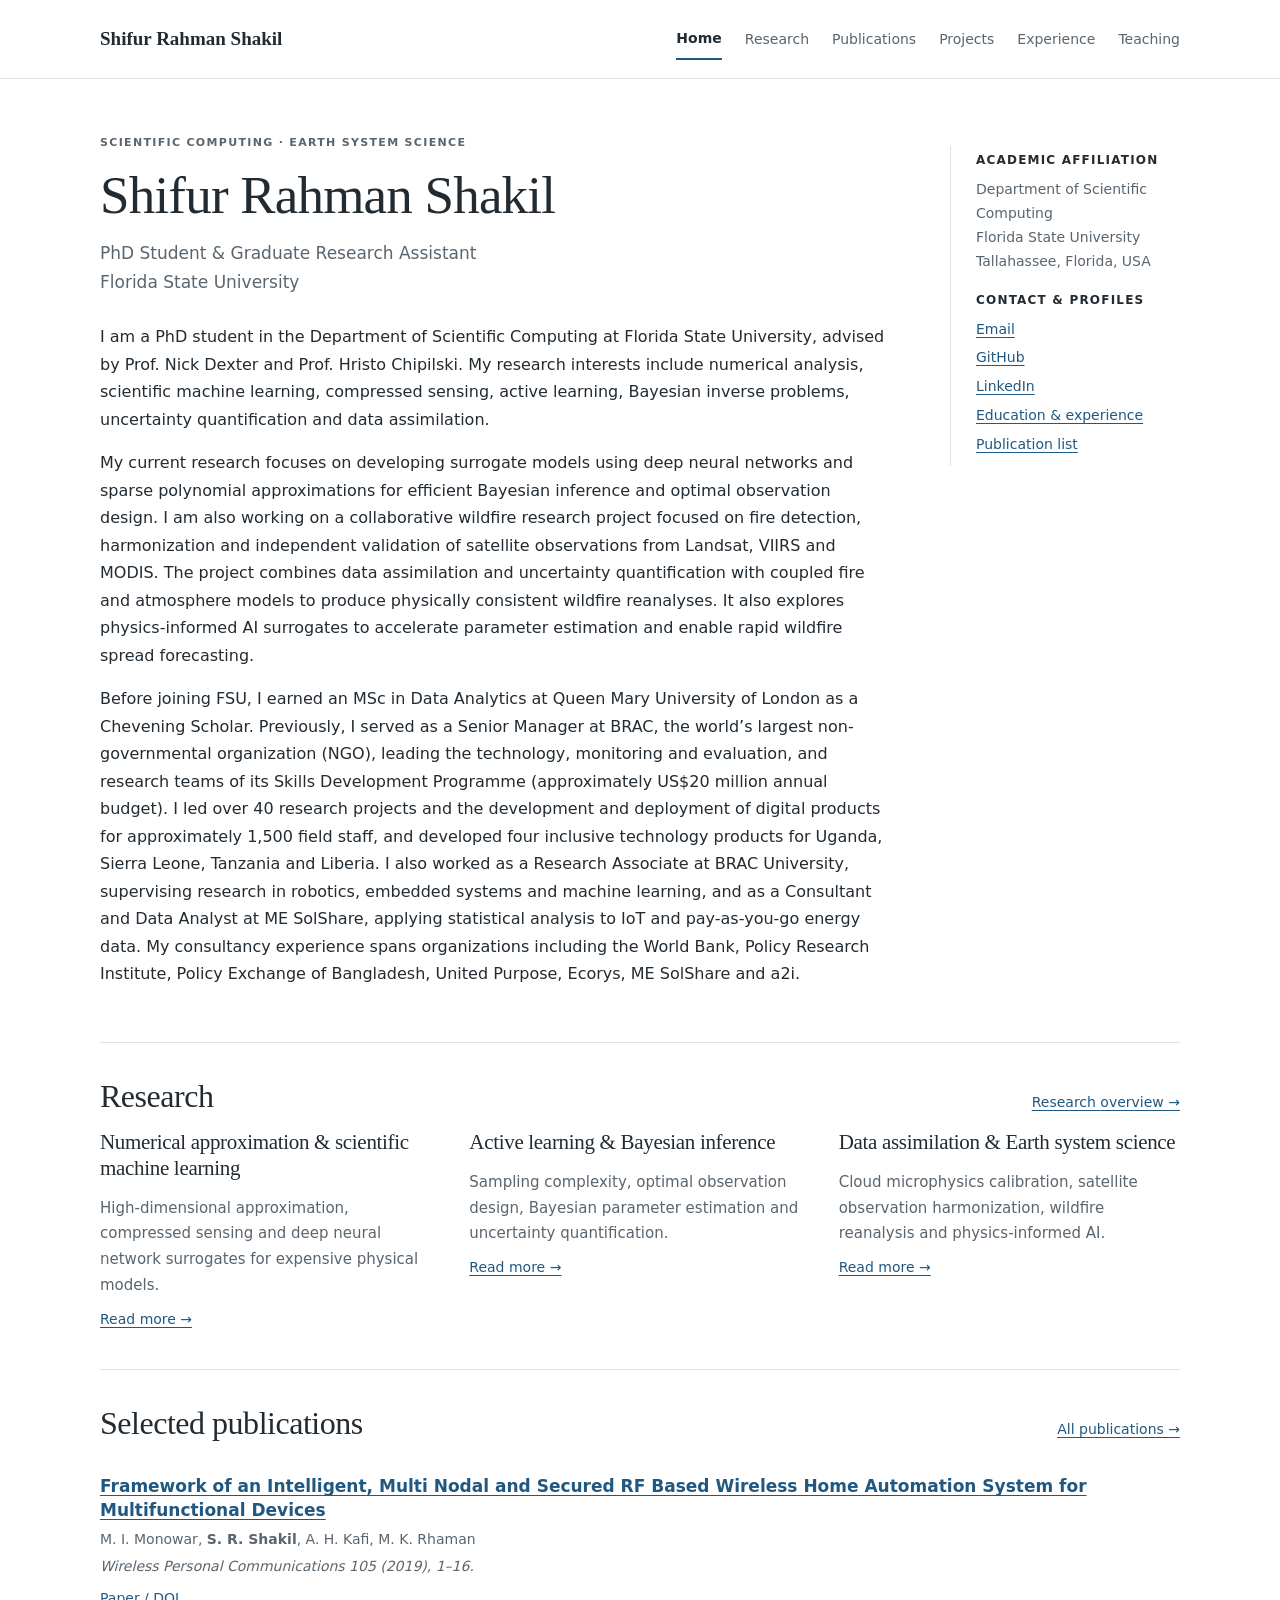
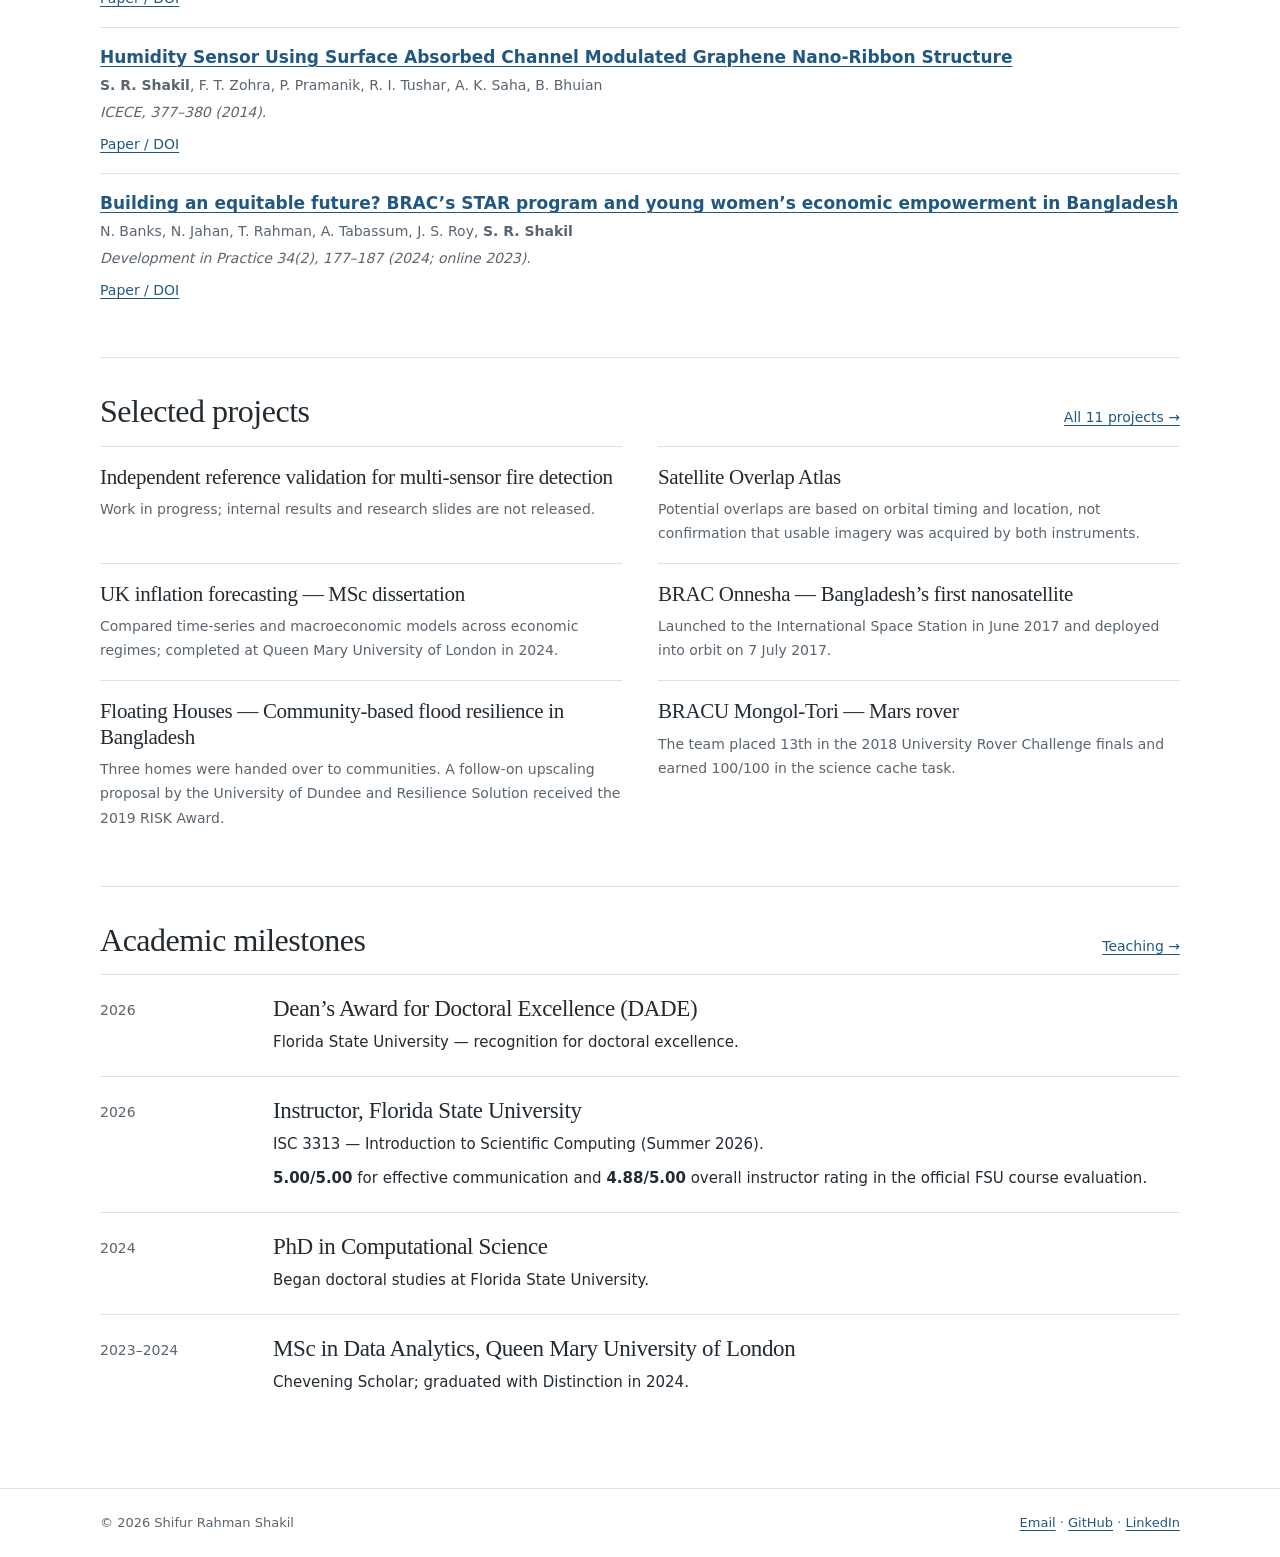
==== commit a066b38b: "Remove cloud surrogate entry from projects while retaining research coverage" ====
--- a/index.html
+++ b/index.html
@@ -1 +1 @@
-<!doctype html><html lang="en"><head><meta charset="utf-8"><meta name="viewport" content="width=device-width, initial-scale=1"><title>Academic website | Shifur Rahman Shakil</title><meta name="description" content="PhD student in computational science at Florida State University. AI surrogates, Bayesian inference, wildfire detection and multi-sensor fusion."><meta name="author" content="Shifur Rahman Shakil"><meta name="theme-color" content="#ffffff"><link rel="stylesheet" href="style.css"></head><body><a class="skip" href="#main">Skip to content</a><header><div class="wrap"><a class="brand" href="index.html">Shifur Rahman Shakil</a><nav aria-label="Main navigation"><a href="index.html" aria-current="page">Home</a><a href="research.html">Research</a><a href="publications.html">Publications</a><a href="projects.html">Projects</a><a href="experience.html">Experience</a><a href="teaching.html">Teaching</a></nav></div></header><main id="main" class="wrap"><section class="hero"><div><p class="eyebrow">Scientific computing · Earth system science</p><h1>Shifur Rahman Shakil</h1><p class="affiliation">PhD Student &amp; Graduate Research Assistant<br>Florida State University</p><p>I am a PhD student in the Department of Scientific Computing at Florida State University, advised by Prof. Nick Dexter and Prof. Hristo Chipilski. My research interests include numerical analysis, scientific machine learning, compressed sensing, active learning, Bayesian inverse problems, uncertainty quantification and data assimilation.</p><p>My current research focuses on developing surrogate models using deep neural networks and sparse polynomial approximations for efficient Bayesian inference and optimal observation design. I am also working on a collaborative wildfire research project focused on fire detection, harmonization and independent validation of satellite observations from Landsat, VIIRS and MODIS. The project combines data assimilation and uncertainty quantification with coupled fire and atmosphere models to produce physically consistent wildfire reanalyses. It also explores physics-informed AI surrogates to accelerate parameter estimation and enable rapid wildfire spread forecasting.</p><p>Before joining FSU, I earned an MSc in Data Analytics at Queen Mary University of London as a Chevening Scholar. Previously, I served as a Senior Manager at BRAC, the world’s largest non-governmental organization (NGO), leading the technology, monitoring and evaluation, and research teams of its Skills Development Programme (approximately US$20 million annual budget). I led over 40 research projects and the development and deployment of digital products for approximately 1,500 field staff, and developed four inclusive technology products for Uganda, Sierra Leone, Tanzania and Liberia. I also worked as a Research Associate at BRAC University, supervising research in robotics, embedded systems and machine learning, and as a Consultant and Data Analyst at ME SolShare, applying statistical analysis to IoT and pay-as-you-go energy data. My consultancy experience spans organizations including the World Bank, Policy Research Institute, Policy Exchange of Bangladesh, United Purpose, Ecorys, ME SolShare and a2i.</p></div><aside class="profile" aria-label="Academic profile"><h2>Academic affiliation</h2><p>Department of Scientific Computing<br>Florida State University<br>Tallahassee, Florida, USA</p><h2>Contact &amp; profiles</h2><a href="mailto:shifur.shakil@gmail.com">Email</a><a href="https://github.com/shifur">GitHub</a><a href="https://www.linkedin.com/in/shifur-rahman-shakil-75996734/">LinkedIn</a><a href="experience.html">Education &amp; experience</a><a href="publications.html">Publication list</a></aside></section><section class="section"><div class="section-head"><h2>Research</h2><a href="research.html">Research overview →</a></div><div class="research-grid"><article><h3>Numerical approximation &amp; scientific machine learning</h3><p>High-dimensional approximation, compressed sensing and deep neural network surrogates for expensive physical models.</p><div class="links"><a href="research.html#surrogates">Read more →</a></div></article><article><h3>Active learning &amp; Bayesian inference</h3><p>Sampling complexity, optimal observation design, Bayesian parameter estimation and uncertainty quantification.</p><div class="links"><a href="research.html#design">Read more →</a></div></article><article><h3>Data assimilation &amp; Earth system science</h3><p>Cloud microphysics calibration, satellite observation harmonization, wildfire reanalysis and physics-informed AI.</p><div class="links"><a href="research.html#fire">Read more →</a></div></article></div></section><section class="section"><div class="section-head"><h2>Selected publications</h2><a href="publications.html">All publications →</a></div><article class="publication"><h3><a href="https://doi.org/10.1007/s11277-018-6100-z">Framework of an Intelligent, Multi Nodal and Secured RF Based Wireless Home Automation System for Multifunctional Devices</a></h3><p class="authors">M. I. Monowar, <strong>S. R. Shakil</strong>, A. H. Kafi, M. K. Rhaman</p><p class="venue">Wireless Personal Communications 105 (2019), 1–16.</p><div class="links"><a href="https://doi.org/10.1007/s11277-018-6100-z">Paper / DOI</a></div></article><article class="publication"><h3><a href="https://doi.org/10.1109/ICECE.2014.7026951">Humidity Sensor Using Surface Absorbed Channel Modulated Graphene Nano-Ribbon Structure</a></h3><p class="authors"><strong>S. R. Shakil</strong>, F. T. Zohra, P. Pramanik, R. I. Tushar, A. K. Saha, B. Bhuian</p><p class="venue">ICECE, 377–380 (2014).</p><div class="links"><a href="https://doi.org/10.1109/ICECE.2014.7026951">Paper / DOI</a></div></article><article class="publication"><h3><a href="https://doi.org/10.1080/09614524.2023.2229077">Building an equitable future? BRAC’s STAR program and young women’s economic empowerment in Bangladesh</a></h3><p class="authors">N. Banks, N. Jahan, T. Rahman, A. Tabassum, J. S. Roy, <strong>S. R. Shakil</strong></p><p class="venue">Development in Practice 34(2), 177–187 (2024; online 2023).</p><div class="links"><a href="https://doi.org/10.1080/09614524.2023.2229077">Paper / DOI</a></div></article></section><section class="section"><div class="section-head"><h2>Selected projects</h2><a href="projects.html">All 12 projects →</a></div><div class="projects-list"><article class="mini"><h3><a href="projects.html#cloud">Compressed sensing surrogates for Bayesian cloud microphysics</a></h3><p>Study how surrogate accuracy and simulation budgets affect reliable inference.</p></article><article class="mini"><h3><a href="projects.html#fire">Independent reference validation for multi-sensor fire detection</a></h3><p>Work in progress; internal results and research slides are not released.</p></article><article class="mini"><h3><a href="projects.html#atlas">Satellite Overlap Atlas</a></h3><p>Potential overlaps are based on orbital timing and location, not confirmation that usable imagery was acquired by both instruments.</p></article><article class="mini"><h3><a href="projects.html#inflation">UK inflation forecasting — MSc dissertation</a></h3><p>Compared time-series and macroeconomic models across economic regimes; completed at Queen Mary University of London in 2024.</p></article><article class="mini"><h3><a href="projects.html#onnesha">BRAC Onnesha — Bangladesh’s first nanosatellite</a></h3><p>Launched to the International Space Station in June 2017 and deployed into orbit on 7 July 2017.</p></article><article class="mini"><h3><a href="projects.html#floating">Floating Houses — Community-based flood resilience in Bangladesh</a></h3><p>Three homes were handed over to communities. A follow-on upscaling proposal by the University of Dundee and Resilience Solution received the 2019 RISK Award.</p></article><article class="mini"><h3><a href="projects.html#rover">BRACU Mongol-Tori — Mars rover</a></h3><p>The team placed 13th in the 2018 University Rover Challenge finals and earned 100/100 in the science cache task.</p></article></div></section><section class="section"><div class="section-head"><h2>Academic milestones</h2><a href="teaching.html">Teaching →</a></div><div class="timeline"><time>2026</time><div><h3>Dean’s Award for Doctoral Excellence (DADE)</h3><p>Florida State University — recognition for doctoral excellence.</p></div></div><div class="timeline"><time>2026</time><div><h3>Instructor, Florida State University</h3><p>ISC 3313 — Introduction to Scientific Computing (Summer 2026).</p><p><strong>5.00/5.00</strong> for effective communication and <strong>4.88/5.00</strong> overall instructor rating in the official FSU course evaluation.</p></div></div><div class="timeline"><time>2024</time><div><h3>PhD in Computational Science</h3><p>Began doctoral studies at Florida State University.</p></div></div><div class="timeline"><time>2023–2024</time><div><h3>MSc in Data Analytics, Queen Mary University of London</h3><p>Chevening Scholar; graduated with Distinction in 2024.</p></div></div></section></main><footer><div class="wrap"><span>© 2026 Shifur Rahman Shakil</span><span><a href="mailto:shifur.shakil@gmail.com">Email</a> · <a href="https://github.com/shifur">GitHub</a> · <a href="https://www.linkedin.com/in/shifur-rahman-shakil-75996734/">LinkedIn</a></span></div></footer></body></html>+<!doctype html><html lang="en"><head><meta charset="utf-8"><meta name="viewport" content="width=device-width, initial-scale=1"><title>Academic website | Shifur Rahman Shakil</title><meta name="description" content="PhD student in computational science at Florida State University. AI surrogates, Bayesian inference, wildfire detection and multi-sensor fusion."><meta name="author" content="Shifur Rahman Shakil"><meta name="theme-color" content="#ffffff"><link rel="stylesheet" href="style.css"></head><body><a class="skip" href="#main">Skip to content</a><header><div class="wrap"><a class="brand" href="index.html">Shifur Rahman Shakil</a><nav aria-label="Main navigation"><a href="index.html" aria-current="page">Home</a><a href="research.html">Research</a><a href="publications.html">Publications</a><a href="projects.html">Projects</a><a href="experience.html">Experience</a><a href="teaching.html">Teaching</a></nav></div></header><main id="main" class="wrap"><section class="hero"><div><p class="eyebrow">Scientific computing · Earth system science</p><h1>Shifur Rahman Shakil</h1><p class="affiliation">PhD Student &amp; Graduate Research Assistant<br>Florida State University</p><p>I am a PhD student in the Department of Scientific Computing at Florida State University, advised by Prof. Nick Dexter and Prof. Hristo Chipilski. My research interests include numerical analysis, scientific machine learning, compressed sensing, active learning, Bayesian inverse problems, uncertainty quantification and data assimilation.</p><p>My current research focuses on developing surrogate models using deep neural networks and sparse polynomial approximations for efficient Bayesian inference and optimal observation design. I am also working on a collaborative wildfire research project focused on fire detection, harmonization and independent validation of satellite observations from Landsat, VIIRS and MODIS. The project combines data assimilation and uncertainty quantification with coupled fire and atmosphere models to produce physically consistent wildfire reanalyses. It also explores physics-informed AI surrogates to accelerate parameter estimation and enable rapid wildfire spread forecasting.</p><p>Before joining FSU, I earned an MSc in Data Analytics at Queen Mary University of London as a Chevening Scholar. Previously, I served as a Senior Manager at BRAC, the world’s largest non-governmental organization (NGO), leading the technology, monitoring and evaluation, and research teams of its Skills Development Programme (approximately US$20 million annual budget). I led over 40 research projects and the development and deployment of digital products for approximately 1,500 field staff, and developed four inclusive technology products for Uganda, Sierra Leone, Tanzania and Liberia. I also worked as a Research Associate at BRAC University, supervising research in robotics, embedded systems and machine learning, and as a Consultant and Data Analyst at ME SolShare, applying statistical analysis to IoT and pay-as-you-go energy data. My consultancy experience spans organizations including the World Bank, Policy Research Institute, Policy Exchange of Bangladesh, United Purpose, Ecorys, ME SolShare and a2i.</p></div><aside class="profile" aria-label="Academic profile"><h2>Academic affiliation</h2><p>Department of Scientific Computing<br>Florida State University<br>Tallahassee, Florida, USA</p><h2>Contact &amp; profiles</h2><a href="mailto:shifur.shakil@gmail.com">Email</a><a href="https://github.com/shifur">GitHub</a><a href="https://www.linkedin.com/in/shifur-rahman-shakil-75996734/">LinkedIn</a><a href="experience.html">Education &amp; experience</a><a href="publications.html">Publication list</a></aside></section><section class="section"><div class="section-head"><h2>Research</h2><a href="research.html">Research overview →</a></div><div class="research-grid"><article><h3>Numerical approximation &amp; scientific machine learning</h3><p>High-dimensional approximation, compressed sensing and deep neural network surrogates for expensive physical models.</p><div class="links"><a href="research.html#surrogates">Read more →</a></div></article><article><h3>Active learning &amp; Bayesian inference</h3><p>Sampling complexity, optimal observation design, Bayesian parameter estimation and uncertainty quantification.</p><div class="links"><a href="research.html#design">Read more →</a></div></article><article><h3>Data assimilation &amp; Earth system science</h3><p>Cloud microphysics calibration, satellite observation harmonization, wildfire reanalysis and physics-informed AI.</p><div class="links"><a href="research.html#fire">Read more →</a></div></article></div></section><section class="section"><div class="section-head"><h2>Selected publications</h2><a href="publications.html">All publications →</a></div><article class="publication"><h3><a href="https://doi.org/10.1007/s11277-018-6100-z">Framework of an Intelligent, Multi Nodal and Secured RF Based Wireless Home Automation System for Multifunctional Devices</a></h3><p class="authors">M. I. Monowar, <strong>S. R. Shakil</strong>, A. H. Kafi, M. K. Rhaman</p><p class="venue">Wireless Personal Communications 105 (2019), 1–16.</p><div class="links"><a href="https://doi.org/10.1007/s11277-018-6100-z">Paper / DOI</a></div></article><article class="publication"><h3><a href="https://doi.org/10.1109/ICECE.2014.7026951">Humidity Sensor Using Surface Absorbed Channel Modulated Graphene Nano-Ribbon Structure</a></h3><p class="authors"><strong>S. R. Shakil</strong>, F. T. Zohra, P. Pramanik, R. I. Tushar, A. K. Saha, B. Bhuian</p><p class="venue">ICECE, 377–380 (2014).</p><div class="links"><a href="https://doi.org/10.1109/ICECE.2014.7026951">Paper / DOI</a></div></article><article class="publication"><h3><a href="https://doi.org/10.1080/09614524.2023.2229077">Building an equitable future? BRAC’s STAR program and young women’s economic empowerment in Bangladesh</a></h3><p class="authors">N. Banks, N. Jahan, T. Rahman, A. Tabassum, J. S. Roy, <strong>S. R. Shakil</strong></p><p class="venue">Development in Practice 34(2), 177–187 (2024; online 2023).</p><div class="links"><a href="https://doi.org/10.1080/09614524.2023.2229077">Paper / DOI</a></div></article></section><section class="section"><div class="section-head"><h2>Selected projects</h2><a href="projects.html">All 11 projects →</a></div><div class="projects-list"><article class="mini"><h3><a href="projects.html#fire">Independent reference validation for multi-sensor fire detection</a></h3><p>Work in progress; internal results and research slides are not released.</p></article><article class="mini"><h3><a href="projects.html#atlas">Satellite Overlap Atlas</a></h3><p>Potential overlaps are based on orbital timing and location, not confirmation that usable imagery was acquired by both instruments.</p></article><article class="mini"><h3><a href="projects.html#inflation">UK inflation forecasting — MSc dissertation</a></h3><p>Compared time-series and macroeconomic models across economic regimes; completed at Queen Mary University of London in 2024.</p></article><article class="mini"><h3><a href="projects.html#onnesha">BRAC Onnesha — Bangladesh’s first nanosatellite</a></h3><p>Launched to the International Space Station in June 2017 and deployed into orbit on 7 July 2017.</p></article><article class="mini"><h3><a href="projects.html#floating">Floating Houses — Community-based flood resilience in Bangladesh</a></h3><p>Three homes were handed over to communities. A follow-on upscaling proposal by the University of Dundee and Resilience Solution received the 2019 RISK Award.</p></article><article class="mini"><h3><a href="projects.html#rover">BRACU Mongol-Tori — Mars rover</a></h3><p>The team placed 13th in the 2018 University Rover Challenge finals and earned 100/100 in the science cache task.</p></article></div></section><section class="section"><div class="section-head"><h2>Academic milestones</h2><a href="teaching.html">Teaching →</a></div><div class="timeline"><time>2026</time><div><h3>Dean’s Award for Doctoral Excellence (DADE)</h3><p>Florida State University — recognition for doctoral excellence.</p></div></div><div class="timeline"><time>2026</time><div><h3>Instructor, Florida State University</h3><p>ISC 3313 — Introduction to Scientific Computing (Summer 2026).</p><p><strong>5.00/5.00</strong> for effective communication and <strong>4.88/5.00</strong> overall instructor rating in the official FSU course evaluation.</p></div></div><div class="timeline"><time>2024</time><div><h3>PhD in Computational Science</h3><p>Began doctoral studies at Florida State University.</p></div></div><div class="timeline"><time>2023–2024</time><div><h3>MSc in Data Analytics, Queen Mary University of London</h3><p>Chevening Scholar; graduated with Distinction in 2024.</p></div></div></section></main><footer><div class="wrap"><span>© 2026 Shifur Rahman Shakil</span><span><a href="mailto:shifur.shakil@gmail.com">Email</a> · <a href="https://github.com/shifur">GitHub</a> · <a href="https://www.linkedin.com/in/shifur-rahman-shakil-75996734/">LinkedIn</a></span></div></footer></body></html>
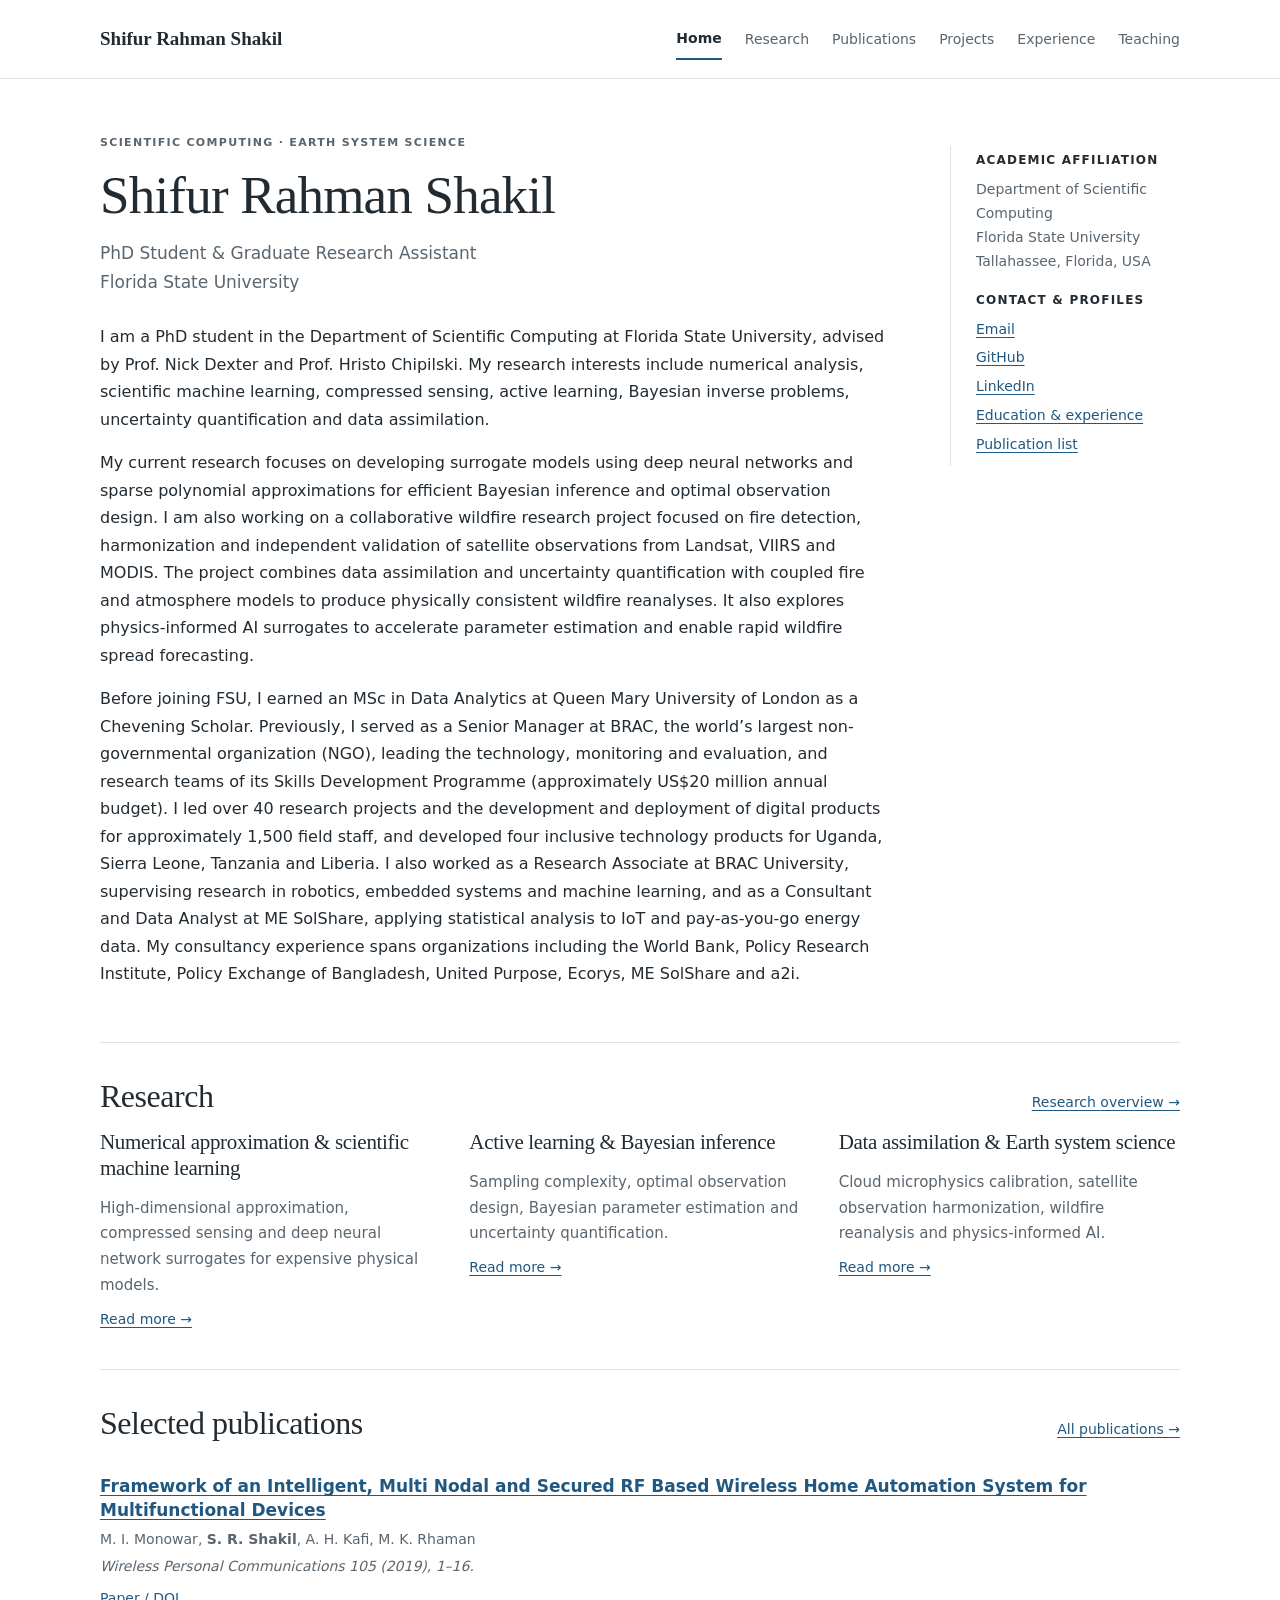
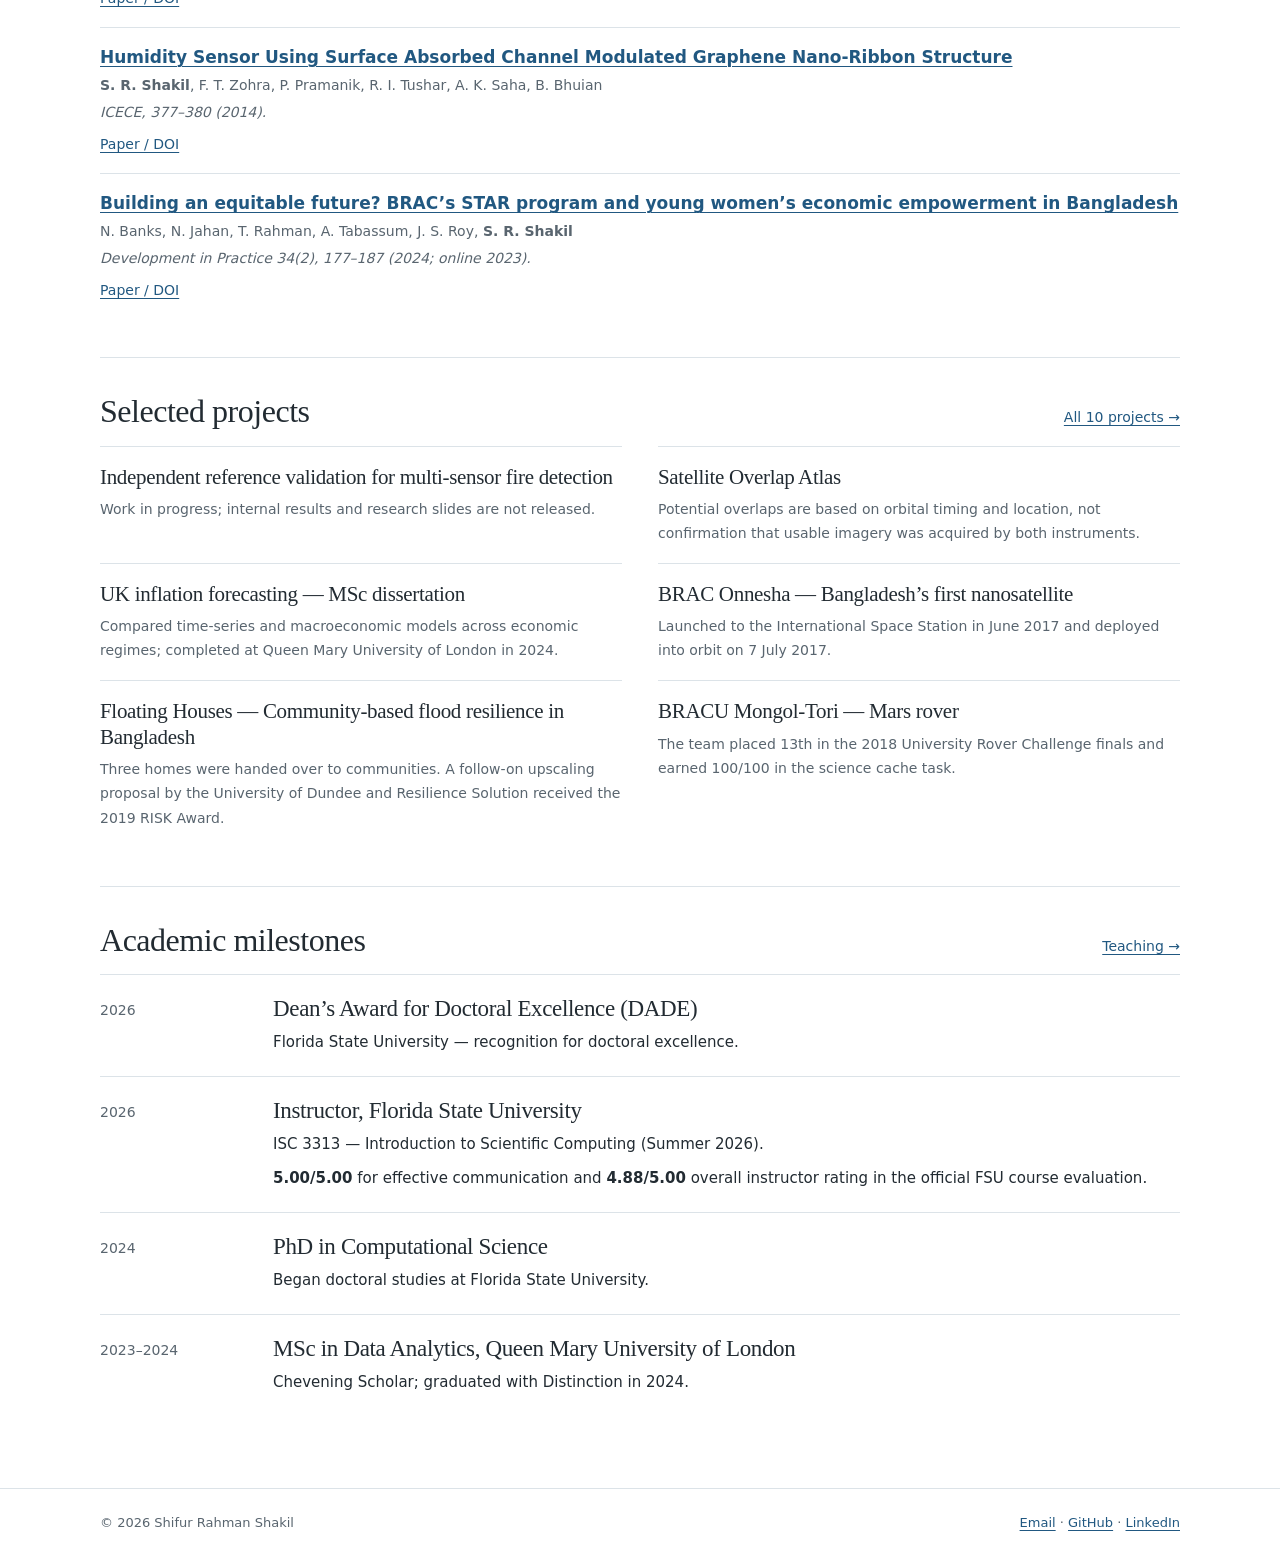
==== commit d21a7e13: "Refine engineering projects based on paper abstracts and remove Alzheimer visualization" ====
--- a/index.html
+++ b/index.html
@@ -1 +1 @@
-<!doctype html><html lang="en"><head><meta charset="utf-8"><meta name="viewport" content="width=device-width, initial-scale=1"><title>Academic website | Shifur Rahman Shakil</title><meta name="description" content="PhD student in computational science at Florida State University. AI surrogates, Bayesian inference, wildfire detection and multi-sensor fusion."><meta name="author" content="Shifur Rahman Shakil"><meta name="theme-color" content="#ffffff"><link rel="stylesheet" href="style.css"></head><body><a class="skip" href="#main">Skip to content</a><header><div class="wrap"><a class="brand" href="index.html">Shifur Rahman Shakil</a><nav aria-label="Main navigation"><a href="index.html" aria-current="page">Home</a><a href="research.html">Research</a><a href="publications.html">Publications</a><a href="projects.html">Projects</a><a href="experience.html">Experience</a><a href="teaching.html">Teaching</a></nav></div></header><main id="main" class="wrap"><section class="hero"><div><p class="eyebrow">Scientific computing · Earth system science</p><h1>Shifur Rahman Shakil</h1><p class="affiliation">PhD Student &amp; Graduate Research Assistant<br>Florida State University</p><p>I am a PhD student in the Department of Scientific Computing at Florida State University, advised by Prof. Nick Dexter and Prof. Hristo Chipilski. My research interests include numerical analysis, scientific machine learning, compressed sensing, active learning, Bayesian inverse problems, uncertainty quantification and data assimilation.</p><p>My current research focuses on developing surrogate models using deep neural networks and sparse polynomial approximations for efficient Bayesian inference and optimal observation design. I am also working on a collaborative wildfire research project focused on fire detection, harmonization and independent validation of satellite observations from Landsat, VIIRS and MODIS. The project combines data assimilation and uncertainty quantification with coupled fire and atmosphere models to produce physically consistent wildfire reanalyses. It also explores physics-informed AI surrogates to accelerate parameter estimation and enable rapid wildfire spread forecasting.</p><p>Before joining FSU, I earned an MSc in Data Analytics at Queen Mary University of London as a Chevening Scholar. Previously, I served as a Senior Manager at BRAC, the world’s largest non-governmental organization (NGO), leading the technology, monitoring and evaluation, and research teams of its Skills Development Programme (approximately US$20 million annual budget). I led over 40 research projects and the development and deployment of digital products for approximately 1,500 field staff, and developed four inclusive technology products for Uganda, Sierra Leone, Tanzania and Liberia. I also worked as a Research Associate at BRAC University, supervising research in robotics, embedded systems and machine learning, and as a Consultant and Data Analyst at ME SolShare, applying statistical analysis to IoT and pay-as-you-go energy data. My consultancy experience spans organizations including the World Bank, Policy Research Institute, Policy Exchange of Bangladesh, United Purpose, Ecorys, ME SolShare and a2i.</p></div><aside class="profile" aria-label="Academic profile"><h2>Academic affiliation</h2><p>Department of Scientific Computing<br>Florida State University<br>Tallahassee, Florida, USA</p><h2>Contact &amp; profiles</h2><a href="mailto:shifur.shakil@gmail.com">Email</a><a href="https://github.com/shifur">GitHub</a><a href="https://www.linkedin.com/in/shifur-rahman-shakil-75996734/">LinkedIn</a><a href="experience.html">Education &amp; experience</a><a href="publications.html">Publication list</a></aside></section><section class="section"><div class="section-head"><h2>Research</h2><a href="research.html">Research overview →</a></div><div class="research-grid"><article><h3>Numerical approximation &amp; scientific machine learning</h3><p>High-dimensional approximation, compressed sensing and deep neural network surrogates for expensive physical models.</p><div class="links"><a href="research.html#surrogates">Read more →</a></div></article><article><h3>Active learning &amp; Bayesian inference</h3><p>Sampling complexity, optimal observation design, Bayesian parameter estimation and uncertainty quantification.</p><div class="links"><a href="research.html#design">Read more →</a></div></article><article><h3>Data assimilation &amp; Earth system science</h3><p>Cloud microphysics calibration, satellite observation harmonization, wildfire reanalysis and physics-informed AI.</p><div class="links"><a href="research.html#fire">Read more →</a></div></article></div></section><section class="section"><div class="section-head"><h2>Selected publications</h2><a href="publications.html">All publications →</a></div><article class="publication"><h3><a href="https://doi.org/10.1007/s11277-018-6100-z">Framework of an Intelligent, Multi Nodal and Secured RF Based Wireless Home Automation System for Multifunctional Devices</a></h3><p class="authors">M. I. Monowar, <strong>S. R. Shakil</strong>, A. H. Kafi, M. K. Rhaman</p><p class="venue">Wireless Personal Communications 105 (2019), 1–16.</p><div class="links"><a href="https://doi.org/10.1007/s11277-018-6100-z">Paper / DOI</a></div></article><article class="publication"><h3><a href="https://doi.org/10.1109/ICECE.2014.7026951">Humidity Sensor Using Surface Absorbed Channel Modulated Graphene Nano-Ribbon Structure</a></h3><p class="authors"><strong>S. R. Shakil</strong>, F. T. Zohra, P. Pramanik, R. I. Tushar, A. K. Saha, B. Bhuian</p><p class="venue">ICECE, 377–380 (2014).</p><div class="links"><a href="https://doi.org/10.1109/ICECE.2014.7026951">Paper / DOI</a></div></article><article class="publication"><h3><a href="https://doi.org/10.1080/09614524.2023.2229077">Building an equitable future? BRAC’s STAR program and young women’s economic empowerment in Bangladesh</a></h3><p class="authors">N. Banks, N. Jahan, T. Rahman, A. Tabassum, J. S. Roy, <strong>S. R. Shakil</strong></p><p class="venue">Development in Practice 34(2), 177–187 (2024; online 2023).</p><div class="links"><a href="https://doi.org/10.1080/09614524.2023.2229077">Paper / DOI</a></div></article></section><section class="section"><div class="section-head"><h2>Selected projects</h2><a href="projects.html">All 11 projects →</a></div><div class="projects-list"><article class="mini"><h3><a href="projects.html#fire">Independent reference validation for multi-sensor fire detection</a></h3><p>Work in progress; internal results and research slides are not released.</p></article><article class="mini"><h3><a href="projects.html#atlas">Satellite Overlap Atlas</a></h3><p>Potential overlaps are based on orbital timing and location, not confirmation that usable imagery was acquired by both instruments.</p></article><article class="mini"><h3><a href="projects.html#inflation">UK inflation forecasting — MSc dissertation</a></h3><p>Compared time-series and macroeconomic models across economic regimes; completed at Queen Mary University of London in 2024.</p></article><article class="mini"><h3><a href="projects.html#onnesha">BRAC Onnesha — Bangladesh’s first nanosatellite</a></h3><p>Launched to the International Space Station in June 2017 and deployed into orbit on 7 July 2017.</p></article><article class="mini"><h3><a href="projects.html#floating">Floating Houses — Community-based flood resilience in Bangladesh</a></h3><p>Three homes were handed over to communities. A follow-on upscaling proposal by the University of Dundee and Resilience Solution received the 2019 RISK Award.</p></article><article class="mini"><h3><a href="projects.html#rover">BRACU Mongol-Tori — Mars rover</a></h3><p>The team placed 13th in the 2018 University Rover Challenge finals and earned 100/100 in the science cache task.</p></article></div></section><section class="section"><div class="section-head"><h2>Academic milestones</h2><a href="teaching.html">Teaching →</a></div><div class="timeline"><time>2026</time><div><h3>Dean’s Award for Doctoral Excellence (DADE)</h3><p>Florida State University — recognition for doctoral excellence.</p></div></div><div class="timeline"><time>2026</time><div><h3>Instructor, Florida State University</h3><p>ISC 3313 — Introduction to Scientific Computing (Summer 2026).</p><p><strong>5.00/5.00</strong> for effective communication and <strong>4.88/5.00</strong> overall instructor rating in the official FSU course evaluation.</p></div></div><div class="timeline"><time>2024</time><div><h3>PhD in Computational Science</h3><p>Began doctoral studies at Florida State University.</p></div></div><div class="timeline"><time>2023–2024</time><div><h3>MSc in Data Analytics, Queen Mary University of London</h3><p>Chevening Scholar; graduated with Distinction in 2024.</p></div></div></section></main><footer><div class="wrap"><span>© 2026 Shifur Rahman Shakil</span><span><a href="mailto:shifur.shakil@gmail.com">Email</a> · <a href="https://github.com/shifur">GitHub</a> · <a href="https://www.linkedin.com/in/shifur-rahman-shakil-75996734/">LinkedIn</a></span></div></footer></body></html>+<!doctype html><html lang="en"><head><meta charset="utf-8"><meta name="viewport" content="width=device-width, initial-scale=1"><title>Academic website | Shifur Rahman Shakil</title><meta name="description" content="PhD student in computational science at Florida State University. AI surrogates, Bayesian inference, wildfire detection and multi-sensor fusion."><meta name="author" content="Shifur Rahman Shakil"><meta name="theme-color" content="#ffffff"><link rel="stylesheet" href="style.css"></head><body><a class="skip" href="#main">Skip to content</a><header><div class="wrap"><a class="brand" href="index.html">Shifur Rahman Shakil</a><nav aria-label="Main navigation"><a href="index.html" aria-current="page">Home</a><a href="research.html">Research</a><a href="publications.html">Publications</a><a href="projects.html">Projects</a><a href="experience.html">Experience</a><a href="teaching.html">Teaching</a></nav></div></header><main id="main" class="wrap"><section class="hero"><div><p class="eyebrow">Scientific computing · Earth system science</p><h1>Shifur Rahman Shakil</h1><p class="affiliation">PhD Student &amp; Graduate Research Assistant<br>Florida State University</p><p>I am a PhD student in the Department of Scientific Computing at Florida State University, advised by Prof. Nick Dexter and Prof. Hristo Chipilski. My research interests include numerical analysis, scientific machine learning, compressed sensing, active learning, Bayesian inverse problems, uncertainty quantification and data assimilation.</p><p>My current research focuses on developing surrogate models using deep neural networks and sparse polynomial approximations for efficient Bayesian inference and optimal observation design. I am also working on a collaborative wildfire research project focused on fire detection, harmonization and independent validation of satellite observations from Landsat, VIIRS and MODIS. The project combines data assimilation and uncertainty quantification with coupled fire and atmosphere models to produce physically consistent wildfire reanalyses. It also explores physics-informed AI surrogates to accelerate parameter estimation and enable rapid wildfire spread forecasting.</p><p>Before joining FSU, I earned an MSc in Data Analytics at Queen Mary University of London as a Chevening Scholar. Previously, I served as a Senior Manager at BRAC, the world’s largest non-governmental organization (NGO), leading the technology, monitoring and evaluation, and research teams of its Skills Development Programme (approximately US$20 million annual budget). I led over 40 research projects and the development and deployment of digital products for approximately 1,500 field staff, and developed four inclusive technology products for Uganda, Sierra Leone, Tanzania and Liberia. I also worked as a Research Associate at BRAC University, supervising research in robotics, embedded systems and machine learning, and as a Consultant and Data Analyst at ME SolShare, applying statistical analysis to IoT and pay-as-you-go energy data. My consultancy experience spans organizations including the World Bank, Policy Research Institute, Policy Exchange of Bangladesh, United Purpose, Ecorys, ME SolShare and a2i.</p></div><aside class="profile" aria-label="Academic profile"><h2>Academic affiliation</h2><p>Department of Scientific Computing<br>Florida State University<br>Tallahassee, Florida, USA</p><h2>Contact &amp; profiles</h2><a href="mailto:shifur.shakil@gmail.com">Email</a><a href="https://github.com/shifur">GitHub</a><a href="https://www.linkedin.com/in/shifur-rahman-shakil-75996734/">LinkedIn</a><a href="experience.html">Education &amp; experience</a><a href="publications.html">Publication list</a></aside></section><section class="section"><div class="section-head"><h2>Research</h2><a href="research.html">Research overview →</a></div><div class="research-grid"><article><h3>Numerical approximation &amp; scientific machine learning</h3><p>High-dimensional approximation, compressed sensing and deep neural network surrogates for expensive physical models.</p><div class="links"><a href="research.html#surrogates">Read more →</a></div></article><article><h3>Active learning &amp; Bayesian inference</h3><p>Sampling complexity, optimal observation design, Bayesian parameter estimation and uncertainty quantification.</p><div class="links"><a href="research.html#design">Read more →</a></div></article><article><h3>Data assimilation &amp; Earth system science</h3><p>Cloud microphysics calibration, satellite observation harmonization, wildfire reanalysis and physics-informed AI.</p><div class="links"><a href="research.html#fire">Read more →</a></div></article></div></section><section class="section"><div class="section-head"><h2>Selected publications</h2><a href="publications.html">All publications →</a></div><article class="publication"><h3><a href="https://doi.org/10.1007/s11277-018-6100-z">Framework of an Intelligent, Multi Nodal and Secured RF Based Wireless Home Automation System for Multifunctional Devices</a></h3><p class="authors">M. I. Monowar, <strong>S. R. Shakil</strong>, A. H. Kafi, M. K. Rhaman</p><p class="venue">Wireless Personal Communications 105 (2019), 1–16.</p><div class="links"><a href="https://doi.org/10.1007/s11277-018-6100-z">Paper / DOI</a></div></article><article class="publication"><h3><a href="https://doi.org/10.1109/ICECE.2014.7026951">Humidity Sensor Using Surface Absorbed Channel Modulated Graphene Nano-Ribbon Structure</a></h3><p class="authors"><strong>S. R. Shakil</strong>, F. T. Zohra, P. Pramanik, R. I. Tushar, A. K. Saha, B. Bhuian</p><p class="venue">ICECE, 377–380 (2014).</p><div class="links"><a href="https://doi.org/10.1109/ICECE.2014.7026951">Paper / DOI</a></div></article><article class="publication"><h3><a href="https://doi.org/10.1080/09614524.2023.2229077">Building an equitable future? BRAC’s STAR program and young women’s economic empowerment in Bangladesh</a></h3><p class="authors">N. Banks, N. Jahan, T. Rahman, A. Tabassum, J. S. Roy, <strong>S. R. Shakil</strong></p><p class="venue">Development in Practice 34(2), 177–187 (2024; online 2023).</p><div class="links"><a href="https://doi.org/10.1080/09614524.2023.2229077">Paper / DOI</a></div></article></section><section class="section"><div class="section-head"><h2>Selected projects</h2><a href="projects.html">All 10 projects →</a></div><div class="projects-list"><article class="mini"><h3><a href="projects.html#fire">Independent reference validation for multi-sensor fire detection</a></h3><p>Work in progress; internal results and research slides are not released.</p></article><article class="mini"><h3><a href="projects.html#atlas">Satellite Overlap Atlas</a></h3><p>Potential overlaps are based on orbital timing and location, not confirmation that usable imagery was acquired by both instruments.</p></article><article class="mini"><h3><a href="projects.html#inflation">UK inflation forecasting — MSc dissertation</a></h3><p>Compared time-series and macroeconomic models across economic regimes; completed at Queen Mary University of London in 2024.</p></article><article class="mini"><h3><a href="projects.html#onnesha">BRAC Onnesha — Bangladesh’s first nanosatellite</a></h3><p>Launched to the International Space Station in June 2017 and deployed into orbit on 7 July 2017.</p></article><article class="mini"><h3><a href="projects.html#floating">Floating Houses — Community-based flood resilience in Bangladesh</a></h3><p>Three homes were handed over to communities. A follow-on upscaling proposal by the University of Dundee and Resilience Solution received the 2019 RISK Award.</p></article><article class="mini"><h3><a href="projects.html#rover">BRACU Mongol-Tori — Mars rover</a></h3><p>The team placed 13th in the 2018 University Rover Challenge finals and earned 100/100 in the science cache task.</p></article></div></section><section class="section"><div class="section-head"><h2>Academic milestones</h2><a href="teaching.html">Teaching →</a></div><div class="timeline"><time>2026</time><div><h3>Dean’s Award for Doctoral Excellence (DADE)</h3><p>Florida State University — recognition for doctoral excellence.</p></div></div><div class="timeline"><time>2026</time><div><h3>Instructor, Florida State University</h3><p>ISC 3313 — Introduction to Scientific Computing (Summer 2026).</p><p><strong>5.00/5.00</strong> for effective communication and <strong>4.88/5.00</strong> overall instructor rating in the official FSU course evaluation.</p></div></div><div class="timeline"><time>2024</time><div><h3>PhD in Computational Science</h3><p>Began doctoral studies at Florida State University.</p></div></div><div class="timeline"><time>2023–2024</time><div><h3>MSc in Data Analytics, Queen Mary University of London</h3><p>Chevening Scholar; graduated with Distinction in 2024.</p></div></div></section></main><footer><div class="wrap"><span>© 2026 Shifur Rahman Shakil</span><span><a href="mailto:shifur.shakil@gmail.com">Email</a> · <a href="https://github.com/shifur">GitHub</a> · <a href="https://www.linkedin.com/in/shifur-rahman-shakil-75996734/">LinkedIn</a></span></div></footer></body></html>
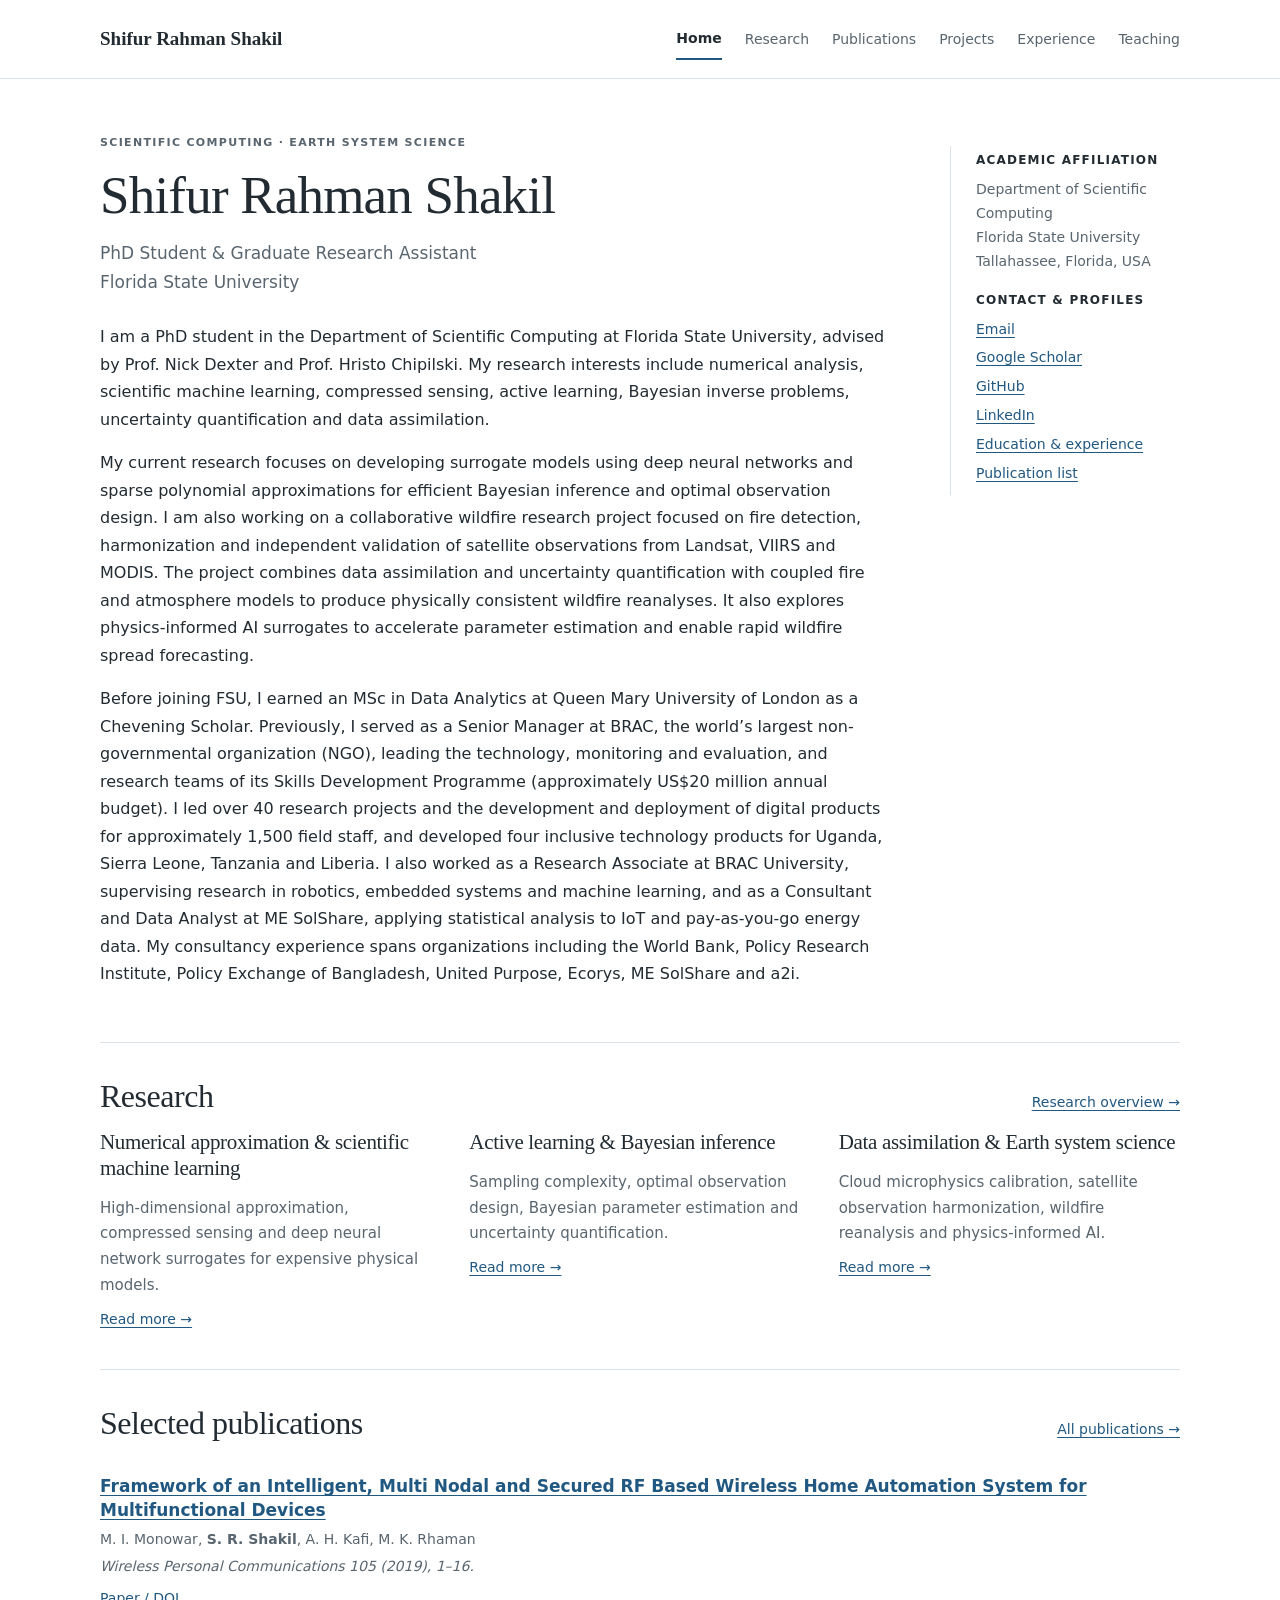
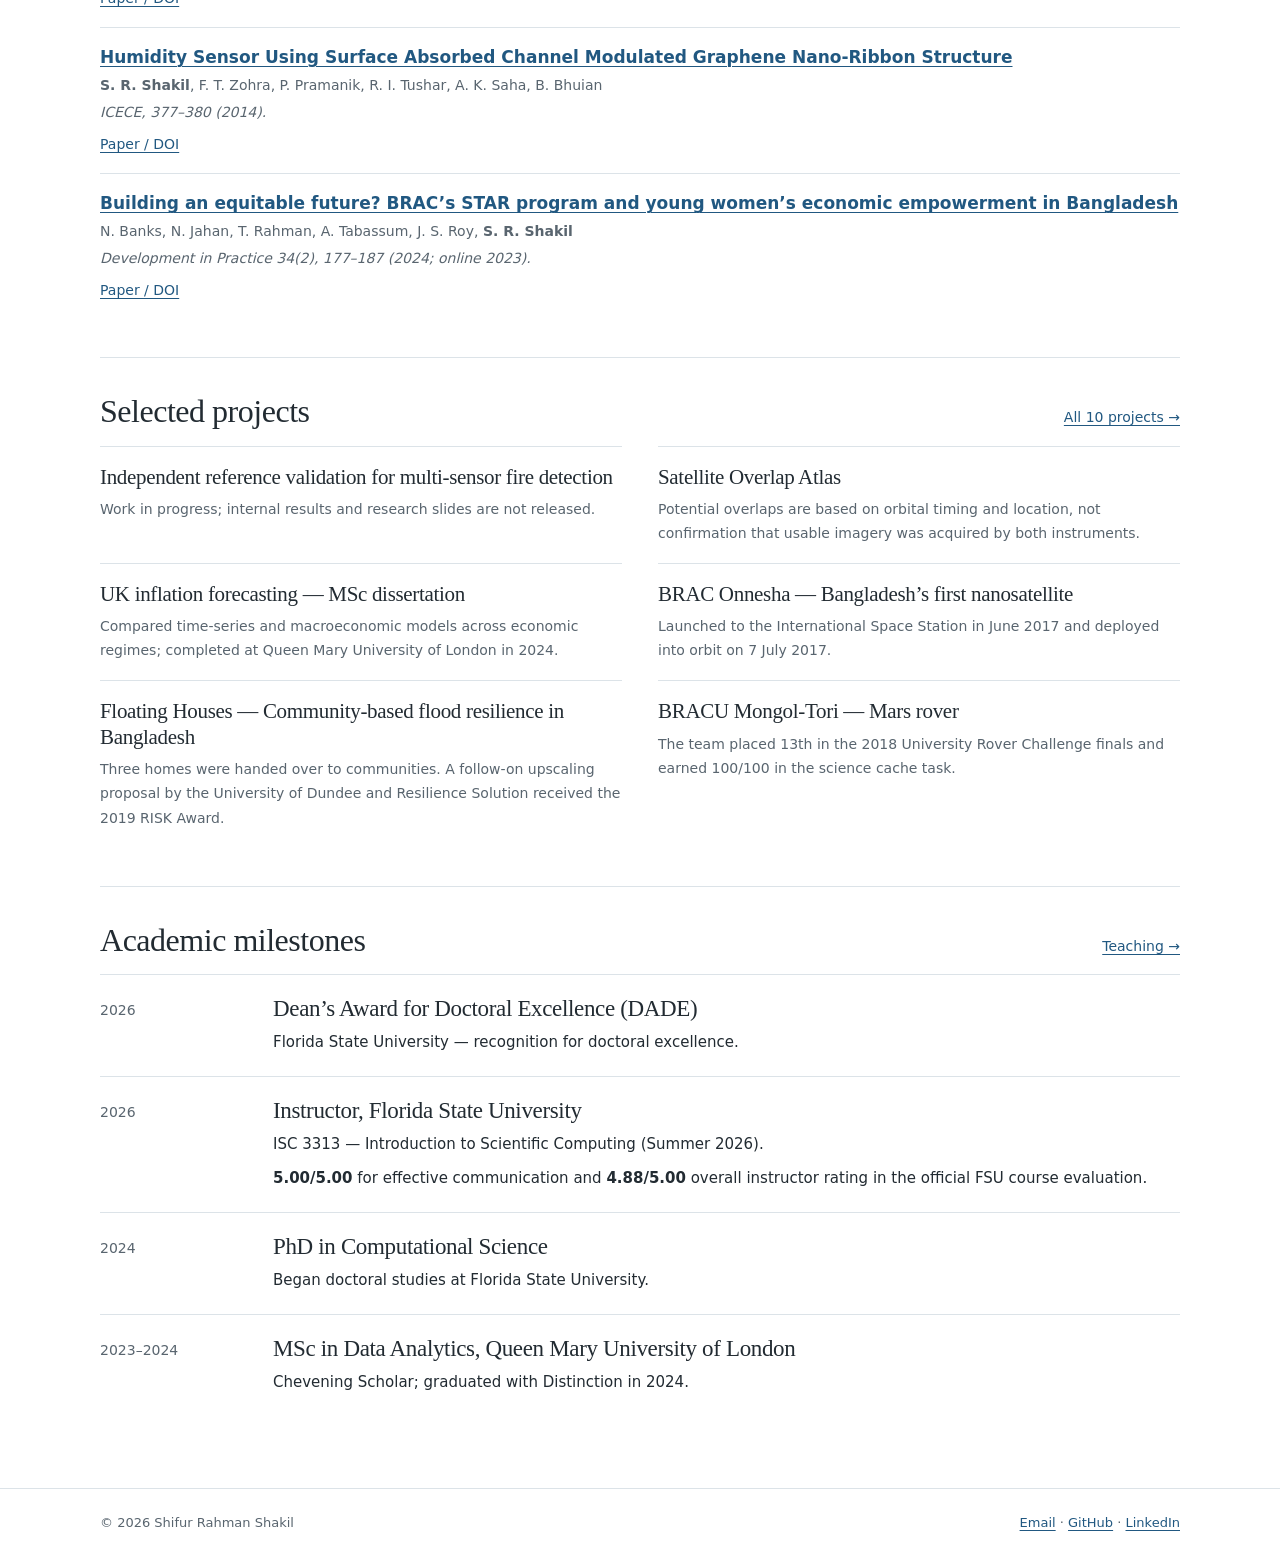
==== commit 747b7beb: "Add Google Scholar profile link to homepage" ====
--- a/index.html
+++ b/index.html
@@ -1 +1 @@
-<!doctype html><html lang="en"><head><meta charset="utf-8"><meta name="viewport" content="width=device-width, initial-scale=1"><title>Academic website | Shifur Rahman Shakil</title><meta name="description" content="PhD student in computational science at Florida State University. AI surrogates, Bayesian inference, wildfire detection and multi-sensor fusion."><meta name="author" content="Shifur Rahman Shakil"><meta name="theme-color" content="#ffffff"><link rel="stylesheet" href="style.css"></head><body><a class="skip" href="#main">Skip to content</a><header><div class="wrap"><a class="brand" href="index.html">Shifur Rahman Shakil</a><nav aria-label="Main navigation"><a href="index.html" aria-current="page">Home</a><a href="research.html">Research</a><a href="publications.html">Publications</a><a href="projects.html">Projects</a><a href="experience.html">Experience</a><a href="teaching.html">Teaching</a></nav></div></header><main id="main" class="wrap"><section class="hero"><div><p class="eyebrow">Scientific computing · Earth system science</p><h1>Shifur Rahman Shakil</h1><p class="affiliation">PhD Student &amp; Graduate Research Assistant<br>Florida State University</p><p>I am a PhD student in the Department of Scientific Computing at Florida State University, advised by Prof. Nick Dexter and Prof. Hristo Chipilski. My research interests include numerical analysis, scientific machine learning, compressed sensing, active learning, Bayesian inverse problems, uncertainty quantification and data assimilation.</p><p>My current research focuses on developing surrogate models using deep neural networks and sparse polynomial approximations for efficient Bayesian inference and optimal observation design. I am also working on a collaborative wildfire research project focused on fire detection, harmonization and independent validation of satellite observations from Landsat, VIIRS and MODIS. The project combines data assimilation and uncertainty quantification with coupled fire and atmosphere models to produce physically consistent wildfire reanalyses. It also explores physics-informed AI surrogates to accelerate parameter estimation and enable rapid wildfire spread forecasting.</p><p>Before joining FSU, I earned an MSc in Data Analytics at Queen Mary University of London as a Chevening Scholar. Previously, I served as a Senior Manager at BRAC, the world’s largest non-governmental organization (NGO), leading the technology, monitoring and evaluation, and research teams of its Skills Development Programme (approximately US$20 million annual budget). I led over 40 research projects and the development and deployment of digital products for approximately 1,500 field staff, and developed four inclusive technology products for Uganda, Sierra Leone, Tanzania and Liberia. I also worked as a Research Associate at BRAC University, supervising research in robotics, embedded systems and machine learning, and as a Consultant and Data Analyst at ME SolShare, applying statistical analysis to IoT and pay-as-you-go energy data. My consultancy experience spans organizations including the World Bank, Policy Research Institute, Policy Exchange of Bangladesh, United Purpose, Ecorys, ME SolShare and a2i.</p></div><aside class="profile" aria-label="Academic profile"><h2>Academic affiliation</h2><p>Department of Scientific Computing<br>Florida State University<br>Tallahassee, Florida, USA</p><h2>Contact &amp; profiles</h2><a href="mailto:shifur.shakil@gmail.com">Email</a><a href="https://github.com/shifur">GitHub</a><a href="https://www.linkedin.com/in/shifur-rahman-shakil-75996734/">LinkedIn</a><a href="experience.html">Education &amp; experience</a><a href="publications.html">Publication list</a></aside></section><section class="section"><div class="section-head"><h2>Research</h2><a href="research.html">Research overview →</a></div><div class="research-grid"><article><h3>Numerical approximation &amp; scientific machine learning</h3><p>High-dimensional approximation, compressed sensing and deep neural network surrogates for expensive physical models.</p><div class="links"><a href="research.html#surrogates">Read more →</a></div></article><article><h3>Active learning &amp; Bayesian inference</h3><p>Sampling complexity, optimal observation design, Bayesian parameter estimation and uncertainty quantification.</p><div class="links"><a href="research.html#design">Read more →</a></div></article><article><h3>Data assimilation &amp; Earth system science</h3><p>Cloud microphysics calibration, satellite observation harmonization, wildfire reanalysis and physics-informed AI.</p><div class="links"><a href="research.html#fire">Read more →</a></div></article></div></section><section class="section"><div class="section-head"><h2>Selected publications</h2><a href="publications.html">All publications →</a></div><article class="publication"><h3><a href="https://doi.org/10.1007/s11277-018-6100-z">Framework of an Intelligent, Multi Nodal and Secured RF Based Wireless Home Automation System for Multifunctional Devices</a></h3><p class="authors">M. I. Monowar, <strong>S. R. Shakil</strong>, A. H. Kafi, M. K. Rhaman</p><p class="venue">Wireless Personal Communications 105 (2019), 1–16.</p><div class="links"><a href="https://doi.org/10.1007/s11277-018-6100-z">Paper / DOI</a></div></article><article class="publication"><h3><a href="https://doi.org/10.1109/ICECE.2014.7026951">Humidity Sensor Using Surface Absorbed Channel Modulated Graphene Nano-Ribbon Structure</a></h3><p class="authors"><strong>S. R. Shakil</strong>, F. T. Zohra, P. Pramanik, R. I. Tushar, A. K. Saha, B. Bhuian</p><p class="venue">ICECE, 377–380 (2014).</p><div class="links"><a href="https://doi.org/10.1109/ICECE.2014.7026951">Paper / DOI</a></div></article><article class="publication"><h3><a href="https://doi.org/10.1080/09614524.2023.2229077">Building an equitable future? BRAC’s STAR program and young women’s economic empowerment in Bangladesh</a></h3><p class="authors">N. Banks, N. Jahan, T. Rahman, A. Tabassum, J. S. Roy, <strong>S. R. Shakil</strong></p><p class="venue">Development in Practice 34(2), 177–187 (2024; online 2023).</p><div class="links"><a href="https://doi.org/10.1080/09614524.2023.2229077">Paper / DOI</a></div></article></section><section class="section"><div class="section-head"><h2>Selected projects</h2><a href="projects.html">All 10 projects →</a></div><div class="projects-list"><article class="mini"><h3><a href="projects.html#fire">Independent reference validation for multi-sensor fire detection</a></h3><p>Work in progress; internal results and research slides are not released.</p></article><article class="mini"><h3><a href="projects.html#atlas">Satellite Overlap Atlas</a></h3><p>Potential overlaps are based on orbital timing and location, not confirmation that usable imagery was acquired by both instruments.</p></article><article class="mini"><h3><a href="projects.html#inflation">UK inflation forecasting — MSc dissertation</a></h3><p>Compared time-series and macroeconomic models across economic regimes; completed at Queen Mary University of London in 2024.</p></article><article class="mini"><h3><a href="projects.html#onnesha">BRAC Onnesha — Bangladesh’s first nanosatellite</a></h3><p>Launched to the International Space Station in June 2017 and deployed into orbit on 7 July 2017.</p></article><article class="mini"><h3><a href="projects.html#floating">Floating Houses — Community-based flood resilience in Bangladesh</a></h3><p>Three homes were handed over to communities. A follow-on upscaling proposal by the University of Dundee and Resilience Solution received the 2019 RISK Award.</p></article><article class="mini"><h3><a href="projects.html#rover">BRACU Mongol-Tori — Mars rover</a></h3><p>The team placed 13th in the 2018 University Rover Challenge finals and earned 100/100 in the science cache task.</p></article></div></section><section class="section"><div class="section-head"><h2>Academic milestones</h2><a href="teaching.html">Teaching →</a></div><div class="timeline"><time>2026</time><div><h3>Dean’s Award for Doctoral Excellence (DADE)</h3><p>Florida State University — recognition for doctoral excellence.</p></div></div><div class="timeline"><time>2026</time><div><h3>Instructor, Florida State University</h3><p>ISC 3313 — Introduction to Scientific Computing (Summer 2026).</p><p><strong>5.00/5.00</strong> for effective communication and <strong>4.88/5.00</strong> overall instructor rating in the official FSU course evaluation.</p></div></div><div class="timeline"><time>2024</time><div><h3>PhD in Computational Science</h3><p>Began doctoral studies at Florida State University.</p></div></div><div class="timeline"><time>2023–2024</time><div><h3>MSc in Data Analytics, Queen Mary University of London</h3><p>Chevening Scholar; graduated with Distinction in 2024.</p></div></div></section></main><footer><div class="wrap"><span>© 2026 Shifur Rahman Shakil</span><span><a href="mailto:shifur.shakil@gmail.com">Email</a> · <a href="https://github.com/shifur">GitHub</a> · <a href="https://www.linkedin.com/in/shifur-rahman-shakil-75996734/">LinkedIn</a></span></div></footer></body></html>+<!doctype html><html lang="en"><head><meta charset="utf-8"><meta name="viewport" content="width=device-width, initial-scale=1"><title>Academic website | Shifur Rahman Shakil</title><meta name="description" content="PhD student in computational science at Florida State University. AI surrogates, Bayesian inference, wildfire detection and multi-sensor fusion."><meta name="author" content="Shifur Rahman Shakil"><meta name="theme-color" content="#ffffff"><link rel="stylesheet" href="style.css"></head><body><a class="skip" href="#main">Skip to content</a><header><div class="wrap"><a class="brand" href="index.html">Shifur Rahman Shakil</a><nav aria-label="Main navigation"><a href="index.html" aria-current="page">Home</a><a href="research.html">Research</a><a href="publications.html">Publications</a><a href="projects.html">Projects</a><a href="experience.html">Experience</a><a href="teaching.html">Teaching</a></nav></div></header><main id="main" class="wrap"><section class="hero"><div><p class="eyebrow">Scientific computing · Earth system science</p><h1>Shifur Rahman Shakil</h1><p class="affiliation">PhD Student &amp; Graduate Research Assistant<br>Florida State University</p><p>I am a PhD student in the Department of Scientific Computing at Florida State University, advised by Prof. Nick Dexter and Prof. Hristo Chipilski. My research interests include numerical analysis, scientific machine learning, compressed sensing, active learning, Bayesian inverse problems, uncertainty quantification and data assimilation.</p><p>My current research focuses on developing surrogate models using deep neural networks and sparse polynomial approximations for efficient Bayesian inference and optimal observation design. I am also working on a collaborative wildfire research project focused on fire detection, harmonization and independent validation of satellite observations from Landsat, VIIRS and MODIS. The project combines data assimilation and uncertainty quantification with coupled fire and atmosphere models to produce physically consistent wildfire reanalyses. It also explores physics-informed AI surrogates to accelerate parameter estimation and enable rapid wildfire spread forecasting.</p><p>Before joining FSU, I earned an MSc in Data Analytics at Queen Mary University of London as a Chevening Scholar. Previously, I served as a Senior Manager at BRAC, the world’s largest non-governmental organization (NGO), leading the technology, monitoring and evaluation, and research teams of its Skills Development Programme (approximately US$20 million annual budget). I led over 40 research projects and the development and deployment of digital products for approximately 1,500 field staff, and developed four inclusive technology products for Uganda, Sierra Leone, Tanzania and Liberia. I also worked as a Research Associate at BRAC University, supervising research in robotics, embedded systems and machine learning, and as a Consultant and Data Analyst at ME SolShare, applying statistical analysis to IoT and pay-as-you-go energy data. My consultancy experience spans organizations including the World Bank, Policy Research Institute, Policy Exchange of Bangladesh, United Purpose, Ecorys, ME SolShare and a2i.</p></div><aside class="profile" aria-label="Academic profile"><h2>Academic affiliation</h2><p>Department of Scientific Computing<br>Florida State University<br>Tallahassee, Florida, USA</p><h2>Contact &amp; profiles</h2><a href="mailto:shifur.shakil@gmail.com">Email</a><a href="https://scholar.google.com/citations?hl=en&amp;user=8BhHTncAAAAJ">Google Scholar</a><a href="https://github.com/shifur">GitHub</a><a href="https://www.linkedin.com/in/shifur-rahman-shakil-75996734/">LinkedIn</a><a href="experience.html">Education &amp; experience</a><a href="publications.html">Publication list</a></aside></section><section class="section"><div class="section-head"><h2>Research</h2><a href="research.html">Research overview →</a></div><div class="research-grid"><article><h3>Numerical approximation &amp; scientific machine learning</h3><p>High-dimensional approximation, compressed sensing and deep neural network surrogates for expensive physical models.</p><div class="links"><a href="research.html#surrogates">Read more →</a></div></article><article><h3>Active learning &amp; Bayesian inference</h3><p>Sampling complexity, optimal observation design, Bayesian parameter estimation and uncertainty quantification.</p><div class="links"><a href="research.html#design">Read more →</a></div></article><article><h3>Data assimilation &amp; Earth system science</h3><p>Cloud microphysics calibration, satellite observation harmonization, wildfire reanalysis and physics-informed AI.</p><div class="links"><a href="research.html#fire">Read more →</a></div></article></div></section><section class="section"><div class="section-head"><h2>Selected publications</h2><a href="publications.html">All publications →</a></div><article class="publication"><h3><a href="https://doi.org/10.1007/s11277-018-6100-z">Framework of an Intelligent, Multi Nodal and Secured RF Based Wireless Home Automation System for Multifunctional Devices</a></h3><p class="authors">M. I. Monowar, <strong>S. R. Shakil</strong>, A. H. Kafi, M. K. Rhaman</p><p class="venue">Wireless Personal Communications 105 (2019), 1–16.</p><div class="links"><a href="https://doi.org/10.1007/s11277-018-6100-z">Paper / DOI</a></div></article><article class="publication"><h3><a href="https://doi.org/10.1109/ICECE.2014.7026951">Humidity Sensor Using Surface Absorbed Channel Modulated Graphene Nano-Ribbon Structure</a></h3><p class="authors"><strong>S. R. Shakil</strong>, F. T. Zohra, P. Pramanik, R. I. Tushar, A. K. Saha, B. Bhuian</p><p class="venue">ICECE, 377–380 (2014).</p><div class="links"><a href="https://doi.org/10.1109/ICECE.2014.7026951">Paper / DOI</a></div></article><article class="publication"><h3><a href="https://doi.org/10.1080/09614524.2023.2229077">Building an equitable future? BRAC’s STAR program and young women’s economic empowerment in Bangladesh</a></h3><p class="authors">N. Banks, N. Jahan, T. Rahman, A. Tabassum, J. S. Roy, <strong>S. R. Shakil</strong></p><p class="venue">Development in Practice 34(2), 177–187 (2024; online 2023).</p><div class="links"><a href="https://doi.org/10.1080/09614524.2023.2229077">Paper / DOI</a></div></article></section><section class="section"><div class="section-head"><h2>Selected projects</h2><a href="projects.html">All 10 projects →</a></div><div class="projects-list"><article class="mini"><h3><a href="projects.html#fire">Independent reference validation for multi-sensor fire detection</a></h3><p>Work in progress; internal results and research slides are not released.</p></article><article class="mini"><h3><a href="projects.html#atlas">Satellite Overlap Atlas</a></h3><p>Potential overlaps are based on orbital timing and location, not confirmation that usable imagery was acquired by both instruments.</p></article><article class="mini"><h3><a href="projects.html#inflation">UK inflation forecasting — MSc dissertation</a></h3><p>Compared time-series and macroeconomic models across economic regimes; completed at Queen Mary University of London in 2024.</p></article><article class="mini"><h3><a href="projects.html#onnesha">BRAC Onnesha — Bangladesh’s first nanosatellite</a></h3><p>Launched to the International Space Station in June 2017 and deployed into orbit on 7 July 2017.</p></article><article class="mini"><h3><a href="projects.html#floating">Floating Houses — Community-based flood resilience in Bangladesh</a></h3><p>Three homes were handed over to communities. A follow-on upscaling proposal by the University of Dundee and Resilience Solution received the 2019 RISK Award.</p></article><article class="mini"><h3><a href="projects.html#rover">BRACU Mongol-Tori — Mars rover</a></h3><p>The team placed 13th in the 2018 University Rover Challenge finals and earned 100/100 in the science cache task.</p></article></div></section><section class="section"><div class="section-head"><h2>Academic milestones</h2><a href="teaching.html">Teaching →</a></div><div class="timeline"><time>2026</time><div><h3>Dean’s Award for Doctoral Excellence (DADE)</h3><p>Florida State University — recognition for doctoral excellence.</p></div></div><div class="timeline"><time>2026</time><div><h3>Instructor, Florida State University</h3><p>ISC 3313 — Introduction to Scientific Computing (Summer 2026).</p><p><strong>5.00/5.00</strong> for effective communication and <strong>4.88/5.00</strong> overall instructor rating in the official FSU course evaluation.</p></div></div><div class="timeline"><time>2024</time><div><h3>PhD in Computational Science</h3><p>Began doctoral studies at Florida State University.</p></div></div><div class="timeline"><time>2023–2024</time><div><h3>MSc in Data Analytics, Queen Mary University of London</h3><p>Chevening Scholar; graduated with Distinction in 2024.</p></div></div></section></main><footer><div class="wrap"><span>© 2026 Shifur Rahman Shakil</span><span><a href="mailto:shifur.shakil@gmail.com">Email</a> · <a href="https://github.com/shifur">GitHub</a> · <a href="https://www.linkedin.com/in/shifur-rahman-shakil-75996734/">LinkedIn</a></span></div></footer></body></html>
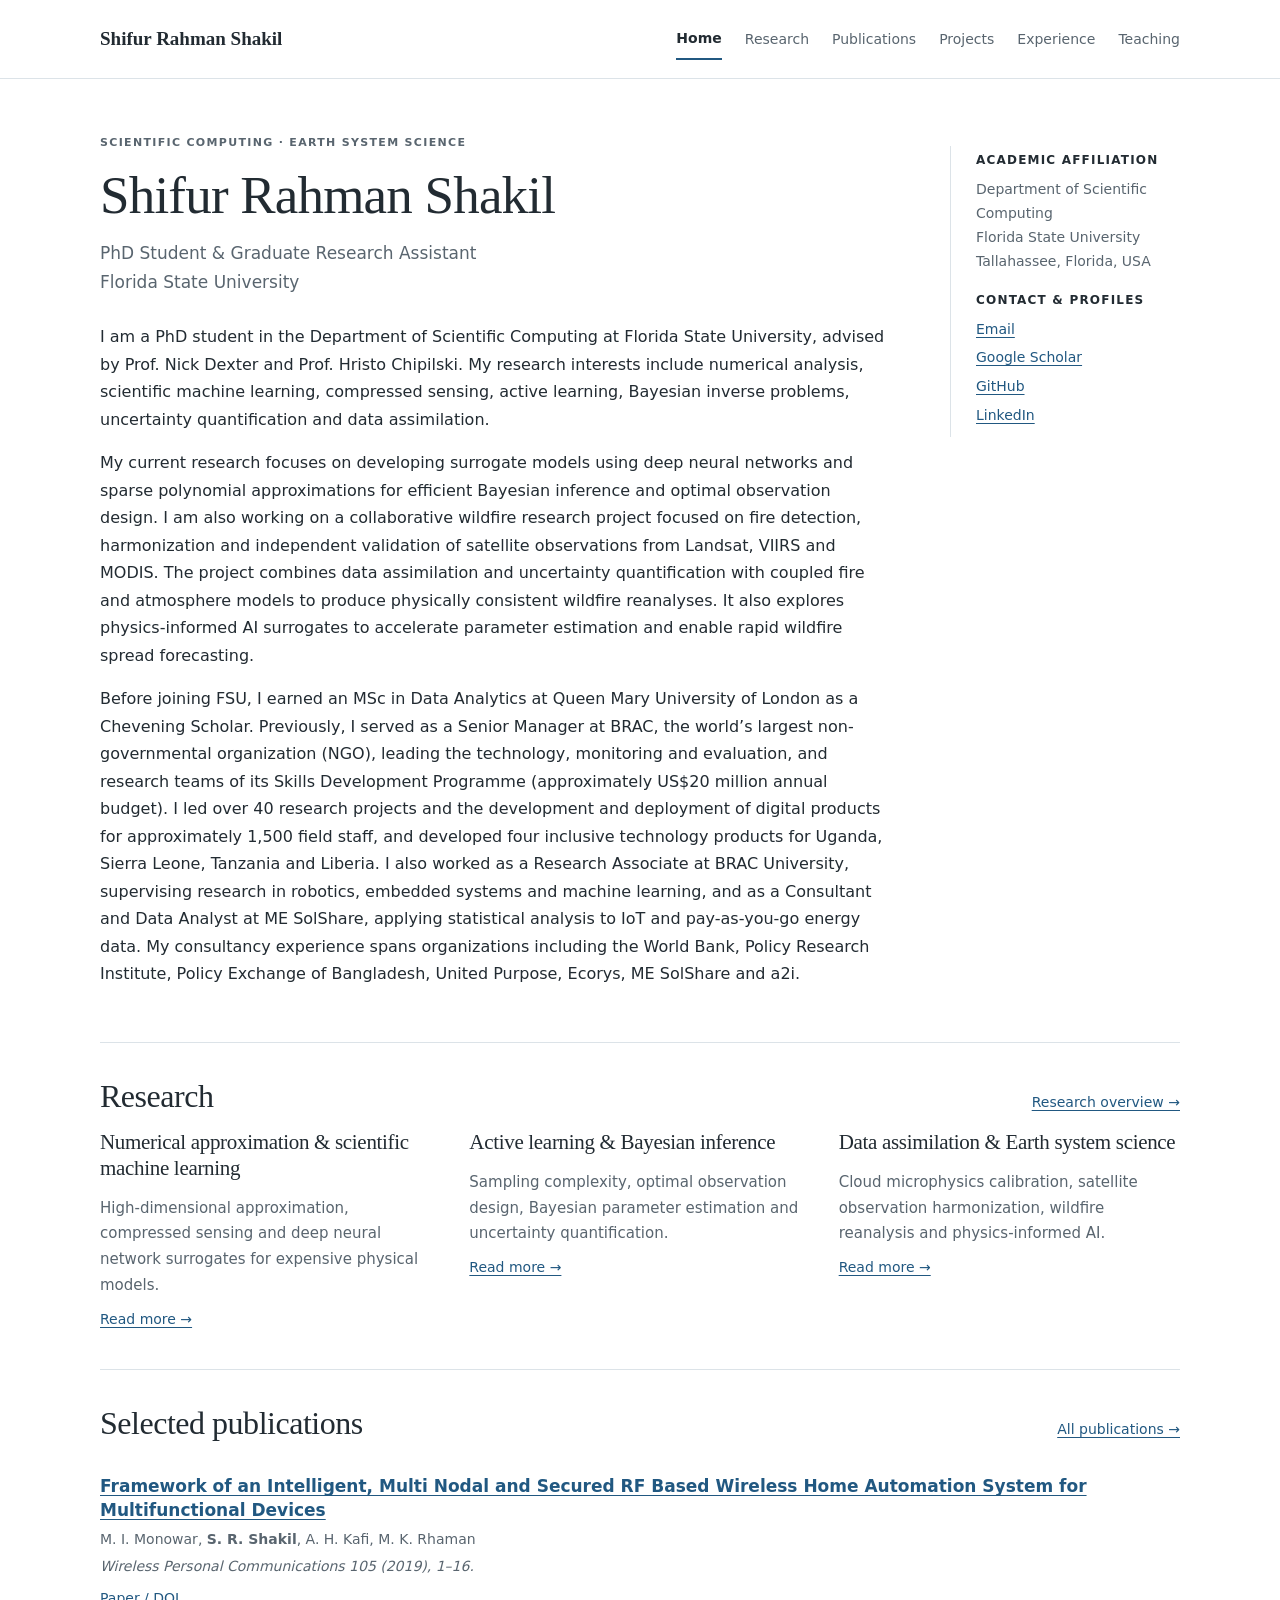
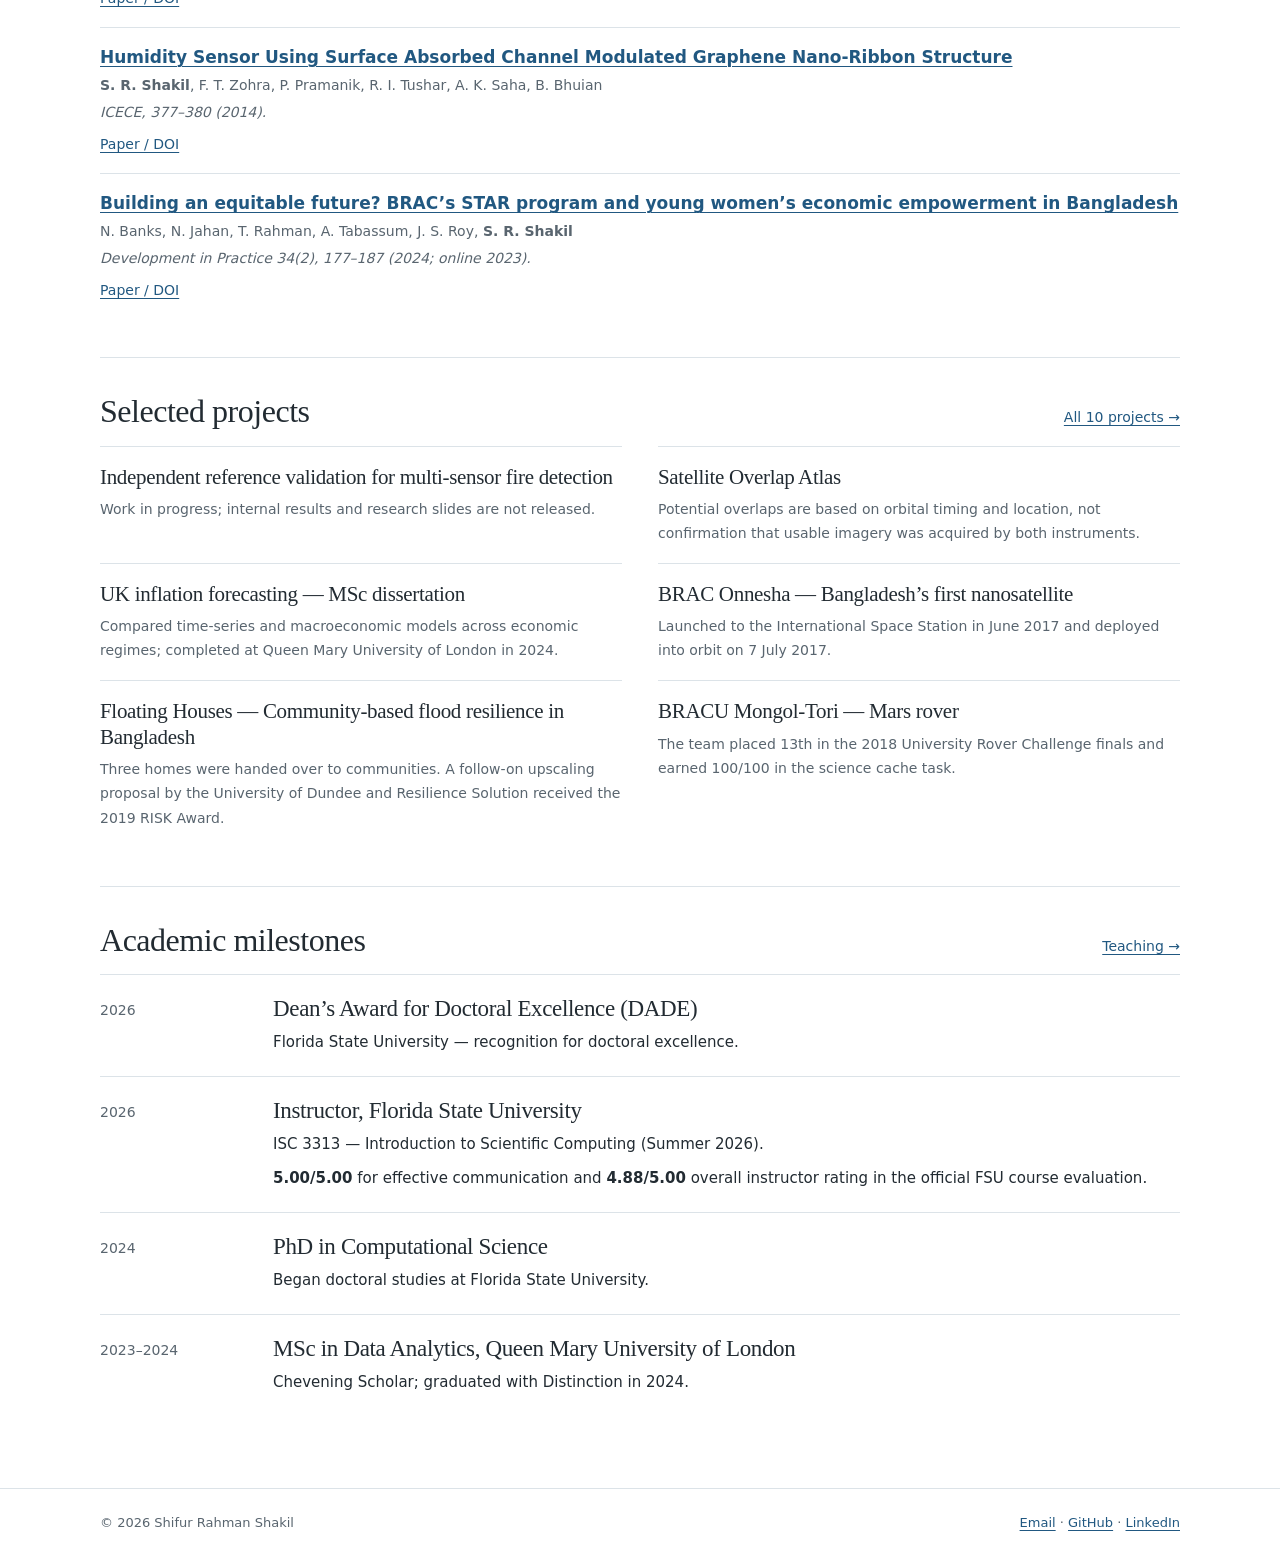
==== commit 86b5a4e9: "Remove redundant education and publication profile links from homepage" ====
--- a/index.html
+++ b/index.html
@@ -1 +1 @@
-<!doctype html><html lang="en"><head><meta charset="utf-8"><meta name="viewport" content="width=device-width, initial-scale=1"><title>Academic website | Shifur Rahman Shakil</title><meta name="description" content="PhD student in computational science at Florida State University. AI surrogates, Bayesian inference, wildfire detection and multi-sensor fusion."><meta name="author" content="Shifur Rahman Shakil"><meta name="theme-color" content="#ffffff"><link rel="stylesheet" href="style.css"></head><body><a class="skip" href="#main">Skip to content</a><header><div class="wrap"><a class="brand" href="index.html">Shifur Rahman Shakil</a><nav aria-label="Main navigation"><a href="index.html" aria-current="page">Home</a><a href="research.html">Research</a><a href="publications.html">Publications</a><a href="projects.html">Projects</a><a href="experience.html">Experience</a><a href="teaching.html">Teaching</a></nav></div></header><main id="main" class="wrap"><section class="hero"><div><p class="eyebrow">Scientific computing · Earth system science</p><h1>Shifur Rahman Shakil</h1><p class="affiliation">PhD Student &amp; Graduate Research Assistant<br>Florida State University</p><p>I am a PhD student in the Department of Scientific Computing at Florida State University, advised by Prof. Nick Dexter and Prof. Hristo Chipilski. My research interests include numerical analysis, scientific machine learning, compressed sensing, active learning, Bayesian inverse problems, uncertainty quantification and data assimilation.</p><p>My current research focuses on developing surrogate models using deep neural networks and sparse polynomial approximations for efficient Bayesian inference and optimal observation design. I am also working on a collaborative wildfire research project focused on fire detection, harmonization and independent validation of satellite observations from Landsat, VIIRS and MODIS. The project combines data assimilation and uncertainty quantification with coupled fire and atmosphere models to produce physically consistent wildfire reanalyses. It also explores physics-informed AI surrogates to accelerate parameter estimation and enable rapid wildfire spread forecasting.</p><p>Before joining FSU, I earned an MSc in Data Analytics at Queen Mary University of London as a Chevening Scholar. Previously, I served as a Senior Manager at BRAC, the world’s largest non-governmental organization (NGO), leading the technology, monitoring and evaluation, and research teams of its Skills Development Programme (approximately US$20 million annual budget). I led over 40 research projects and the development and deployment of digital products for approximately 1,500 field staff, and developed four inclusive technology products for Uganda, Sierra Leone, Tanzania and Liberia. I also worked as a Research Associate at BRAC University, supervising research in robotics, embedded systems and machine learning, and as a Consultant and Data Analyst at ME SolShare, applying statistical analysis to IoT and pay-as-you-go energy data. My consultancy experience spans organizations including the World Bank, Policy Research Institute, Policy Exchange of Bangladesh, United Purpose, Ecorys, ME SolShare and a2i.</p></div><aside class="profile" aria-label="Academic profile"><h2>Academic affiliation</h2><p>Department of Scientific Computing<br>Florida State University<br>Tallahassee, Florida, USA</p><h2>Contact &amp; profiles</h2><a href="mailto:shifur.shakil@gmail.com">Email</a><a href="https://scholar.google.com/citations?hl=en&amp;user=8BhHTncAAAAJ">Google Scholar</a><a href="https://github.com/shifur">GitHub</a><a href="https://www.linkedin.com/in/shifur-rahman-shakil-75996734/">LinkedIn</a><a href="experience.html">Education &amp; experience</a><a href="publications.html">Publication list</a></aside></section><section class="section"><div class="section-head"><h2>Research</h2><a href="research.html">Research overview →</a></div><div class="research-grid"><article><h3>Numerical approximation &amp; scientific machine learning</h3><p>High-dimensional approximation, compressed sensing and deep neural network surrogates for expensive physical models.</p><div class="links"><a href="research.html#surrogates">Read more →</a></div></article><article><h3>Active learning &amp; Bayesian inference</h3><p>Sampling complexity, optimal observation design, Bayesian parameter estimation and uncertainty quantification.</p><div class="links"><a href="research.html#design">Read more →</a></div></article><article><h3>Data assimilation &amp; Earth system science</h3><p>Cloud microphysics calibration, satellite observation harmonization, wildfire reanalysis and physics-informed AI.</p><div class="links"><a href="research.html#fire">Read more →</a></div></article></div></section><section class="section"><div class="section-head"><h2>Selected publications</h2><a href="publications.html">All publications →</a></div><article class="publication"><h3><a href="https://doi.org/10.1007/s11277-018-6100-z">Framework of an Intelligent, Multi Nodal and Secured RF Based Wireless Home Automation System for Multifunctional Devices</a></h3><p class="authors">M. I. Monowar, <strong>S. R. Shakil</strong>, A. H. Kafi, M. K. Rhaman</p><p class="venue">Wireless Personal Communications 105 (2019), 1–16.</p><div class="links"><a href="https://doi.org/10.1007/s11277-018-6100-z">Paper / DOI</a></div></article><article class="publication"><h3><a href="https://doi.org/10.1109/ICECE.2014.7026951">Humidity Sensor Using Surface Absorbed Channel Modulated Graphene Nano-Ribbon Structure</a></h3><p class="authors"><strong>S. R. Shakil</strong>, F. T. Zohra, P. Pramanik, R. I. Tushar, A. K. Saha, B. Bhuian</p><p class="venue">ICECE, 377–380 (2014).</p><div class="links"><a href="https://doi.org/10.1109/ICECE.2014.7026951">Paper / DOI</a></div></article><article class="publication"><h3><a href="https://doi.org/10.1080/09614524.2023.2229077">Building an equitable future? BRAC’s STAR program and young women’s economic empowerment in Bangladesh</a></h3><p class="authors">N. Banks, N. Jahan, T. Rahman, A. Tabassum, J. S. Roy, <strong>S. R. Shakil</strong></p><p class="venue">Development in Practice 34(2), 177–187 (2024; online 2023).</p><div class="links"><a href="https://doi.org/10.1080/09614524.2023.2229077">Paper / DOI</a></div></article></section><section class="section"><div class="section-head"><h2>Selected projects</h2><a href="projects.html">All 10 projects →</a></div><div class="projects-list"><article class="mini"><h3><a href="projects.html#fire">Independent reference validation for multi-sensor fire detection</a></h3><p>Work in progress; internal results and research slides are not released.</p></article><article class="mini"><h3><a href="projects.html#atlas">Satellite Overlap Atlas</a></h3><p>Potential overlaps are based on orbital timing and location, not confirmation that usable imagery was acquired by both instruments.</p></article><article class="mini"><h3><a href="projects.html#inflation">UK inflation forecasting — MSc dissertation</a></h3><p>Compared time-series and macroeconomic models across economic regimes; completed at Queen Mary University of London in 2024.</p></article><article class="mini"><h3><a href="projects.html#onnesha">BRAC Onnesha — Bangladesh’s first nanosatellite</a></h3><p>Launched to the International Space Station in June 2017 and deployed into orbit on 7 July 2017.</p></article><article class="mini"><h3><a href="projects.html#floating">Floating Houses — Community-based flood resilience in Bangladesh</a></h3><p>Three homes were handed over to communities. A follow-on upscaling proposal by the University of Dundee and Resilience Solution received the 2019 RISK Award.</p></article><article class="mini"><h3><a href="projects.html#rover">BRACU Mongol-Tori — Mars rover</a></h3><p>The team placed 13th in the 2018 University Rover Challenge finals and earned 100/100 in the science cache task.</p></article></div></section><section class="section"><div class="section-head"><h2>Academic milestones</h2><a href="teaching.html">Teaching →</a></div><div class="timeline"><time>2026</time><div><h3>Dean’s Award for Doctoral Excellence (DADE)</h3><p>Florida State University — recognition for doctoral excellence.</p></div></div><div class="timeline"><time>2026</time><div><h3>Instructor, Florida State University</h3><p>ISC 3313 — Introduction to Scientific Computing (Summer 2026).</p><p><strong>5.00/5.00</strong> for effective communication and <strong>4.88/5.00</strong> overall instructor rating in the official FSU course evaluation.</p></div></div><div class="timeline"><time>2024</time><div><h3>PhD in Computational Science</h3><p>Began doctoral studies at Florida State University.</p></div></div><div class="timeline"><time>2023–2024</time><div><h3>MSc in Data Analytics, Queen Mary University of London</h3><p>Chevening Scholar; graduated with Distinction in 2024.</p></div></div></section></main><footer><div class="wrap"><span>© 2026 Shifur Rahman Shakil</span><span><a href="mailto:shifur.shakil@gmail.com">Email</a> · <a href="https://github.com/shifur">GitHub</a> · <a href="https://www.linkedin.com/in/shifur-rahman-shakil-75996734/">LinkedIn</a></span></div></footer></body></html>+<!doctype html><html lang="en"><head><meta charset="utf-8"><meta name="viewport" content="width=device-width, initial-scale=1"><title>Academic website | Shifur Rahman Shakil</title><meta name="description" content="PhD student in computational science at Florida State University. AI surrogates, Bayesian inference, wildfire detection and multi-sensor fusion."><meta name="author" content="Shifur Rahman Shakil"><meta name="theme-color" content="#ffffff"><link rel="stylesheet" href="style.css"></head><body><a class="skip" href="#main">Skip to content</a><header><div class="wrap"><a class="brand" href="index.html">Shifur Rahman Shakil</a><nav aria-label="Main navigation"><a href="index.html" aria-current="page">Home</a><a href="research.html">Research</a><a href="publications.html">Publications</a><a href="projects.html">Projects</a><a href="experience.html">Experience</a><a href="teaching.html">Teaching</a></nav></div></header><main id="main" class="wrap"><section class="hero"><div><p class="eyebrow">Scientific computing · Earth system science</p><h1>Shifur Rahman Shakil</h1><p class="affiliation">PhD Student &amp; Graduate Research Assistant<br>Florida State University</p><p>I am a PhD student in the Department of Scientific Computing at Florida State University, advised by Prof. Nick Dexter and Prof. Hristo Chipilski. My research interests include numerical analysis, scientific machine learning, compressed sensing, active learning, Bayesian inverse problems, uncertainty quantification and data assimilation.</p><p>My current research focuses on developing surrogate models using deep neural networks and sparse polynomial approximations for efficient Bayesian inference and optimal observation design. I am also working on a collaborative wildfire research project focused on fire detection, harmonization and independent validation of satellite observations from Landsat, VIIRS and MODIS. The project combines data assimilation and uncertainty quantification with coupled fire and atmosphere models to produce physically consistent wildfire reanalyses. It also explores physics-informed AI surrogates to accelerate parameter estimation and enable rapid wildfire spread forecasting.</p><p>Before joining FSU, I earned an MSc in Data Analytics at Queen Mary University of London as a Chevening Scholar. Previously, I served as a Senior Manager at BRAC, the world’s largest non-governmental organization (NGO), leading the technology, monitoring and evaluation, and research teams of its Skills Development Programme (approximately US$20 million annual budget). I led over 40 research projects and the development and deployment of digital products for approximately 1,500 field staff, and developed four inclusive technology products for Uganda, Sierra Leone, Tanzania and Liberia. I also worked as a Research Associate at BRAC University, supervising research in robotics, embedded systems and machine learning, and as a Consultant and Data Analyst at ME SolShare, applying statistical analysis to IoT and pay-as-you-go energy data. My consultancy experience spans organizations including the World Bank, Policy Research Institute, Policy Exchange of Bangladesh, United Purpose, Ecorys, ME SolShare and a2i.</p></div><aside class="profile" aria-label="Academic profile"><h2>Academic affiliation</h2><p>Department of Scientific Computing<br>Florida State University<br>Tallahassee, Florida, USA</p><h2>Contact &amp; profiles</h2><a href="mailto:shifur.shakil@gmail.com">Email</a><a href="https://scholar.google.com/citations?hl=en&amp;user=8BhHTncAAAAJ">Google Scholar</a><a href="https://github.com/shifur">GitHub</a><a href="https://www.linkedin.com/in/shifur-rahman-shakil-75996734/">LinkedIn</a></aside></section><section class="section"><div class="section-head"><h2>Research</h2><a href="research.html">Research overview →</a></div><div class="research-grid"><article><h3>Numerical approximation &amp; scientific machine learning</h3><p>High-dimensional approximation, compressed sensing and deep neural network surrogates for expensive physical models.</p><div class="links"><a href="research.html#surrogates">Read more →</a></div></article><article><h3>Active learning &amp; Bayesian inference</h3><p>Sampling complexity, optimal observation design, Bayesian parameter estimation and uncertainty quantification.</p><div class="links"><a href="research.html#design">Read more →</a></div></article><article><h3>Data assimilation &amp; Earth system science</h3><p>Cloud microphysics calibration, satellite observation harmonization, wildfire reanalysis and physics-informed AI.</p><div class="links"><a href="research.html#fire">Read more →</a></div></article></div></section><section class="section"><div class="section-head"><h2>Selected publications</h2><a href="publications.html">All publications →</a></div><article class="publication"><h3><a href="https://doi.org/10.1007/s11277-018-6100-z">Framework of an Intelligent, Multi Nodal and Secured RF Based Wireless Home Automation System for Multifunctional Devices</a></h3><p class="authors">M. I. Monowar, <strong>S. R. Shakil</strong>, A. H. Kafi, M. K. Rhaman</p><p class="venue">Wireless Personal Communications 105 (2019), 1–16.</p><div class="links"><a href="https://doi.org/10.1007/s11277-018-6100-z">Paper / DOI</a></div></article><article class="publication"><h3><a href="https://doi.org/10.1109/ICECE.2014.7026951">Humidity Sensor Using Surface Absorbed Channel Modulated Graphene Nano-Ribbon Structure</a></h3><p class="authors"><strong>S. R. Shakil</strong>, F. T. Zohra, P. Pramanik, R. I. Tushar, A. K. Saha, B. Bhuian</p><p class="venue">ICECE, 377–380 (2014).</p><div class="links"><a href="https://doi.org/10.1109/ICECE.2014.7026951">Paper / DOI</a></div></article><article class="publication"><h3><a href="https://doi.org/10.1080/09614524.2023.2229077">Building an equitable future? BRAC’s STAR program and young women’s economic empowerment in Bangladesh</a></h3><p class="authors">N. Banks, N. Jahan, T. Rahman, A. Tabassum, J. S. Roy, <strong>S. R. Shakil</strong></p><p class="venue">Development in Practice 34(2), 177–187 (2024; online 2023).</p><div class="links"><a href="https://doi.org/10.1080/09614524.2023.2229077">Paper / DOI</a></div></article></section><section class="section"><div class="section-head"><h2>Selected projects</h2><a href="projects.html">All 10 projects →</a></div><div class="projects-list"><article class="mini"><h3><a href="projects.html#fire">Independent reference validation for multi-sensor fire detection</a></h3><p>Work in progress; internal results and research slides are not released.</p></article><article class="mini"><h3><a href="projects.html#atlas">Satellite Overlap Atlas</a></h3><p>Potential overlaps are based on orbital timing and location, not confirmation that usable imagery was acquired by both instruments.</p></article><article class="mini"><h3><a href="projects.html#inflation">UK inflation forecasting — MSc dissertation</a></h3><p>Compared time-series and macroeconomic models across economic regimes; completed at Queen Mary University of London in 2024.</p></article><article class="mini"><h3><a href="projects.html#onnesha">BRAC Onnesha — Bangladesh’s first nanosatellite</a></h3><p>Launched to the International Space Station in June 2017 and deployed into orbit on 7 July 2017.</p></article><article class="mini"><h3><a href="projects.html#floating">Floating Houses — Community-based flood resilience in Bangladesh</a></h3><p>Three homes were handed over to communities. A follow-on upscaling proposal by the University of Dundee and Resilience Solution received the 2019 RISK Award.</p></article><article class="mini"><h3><a href="projects.html#rover">BRACU Mongol-Tori — Mars rover</a></h3><p>The team placed 13th in the 2018 University Rover Challenge finals and earned 100/100 in the science cache task.</p></article></div></section><section class="section"><div class="section-head"><h2>Academic milestones</h2><a href="teaching.html">Teaching →</a></div><div class="timeline"><time>2026</time><div><h3>Dean’s Award for Doctoral Excellence (DADE)</h3><p>Florida State University — recognition for doctoral excellence.</p></div></div><div class="timeline"><time>2026</time><div><h3>Instructor, Florida State University</h3><p>ISC 3313 — Introduction to Scientific Computing (Summer 2026).</p><p><strong>5.00/5.00</strong> for effective communication and <strong>4.88/5.00</strong> overall instructor rating in the official FSU course evaluation.</p></div></div><div class="timeline"><time>2024</time><div><h3>PhD in Computational Science</h3><p>Began doctoral studies at Florida State University.</p></div></div><div class="timeline"><time>2023–2024</time><div><h3>MSc in Data Analytics, Queen Mary University of London</h3><p>Chevening Scholar; graduated with Distinction in 2024.</p></div></div></section></main><footer><div class="wrap"><span>© 2026 Shifur Rahman Shakil</span><span><a href="mailto:shifur.shakil@gmail.com">Email</a> · <a href="https://github.com/shifur">GitHub</a> · <a href="https://www.linkedin.com/in/shifur-rahman-shakil-75996734/">LinkedIn</a></span></div></footer></body></html>
